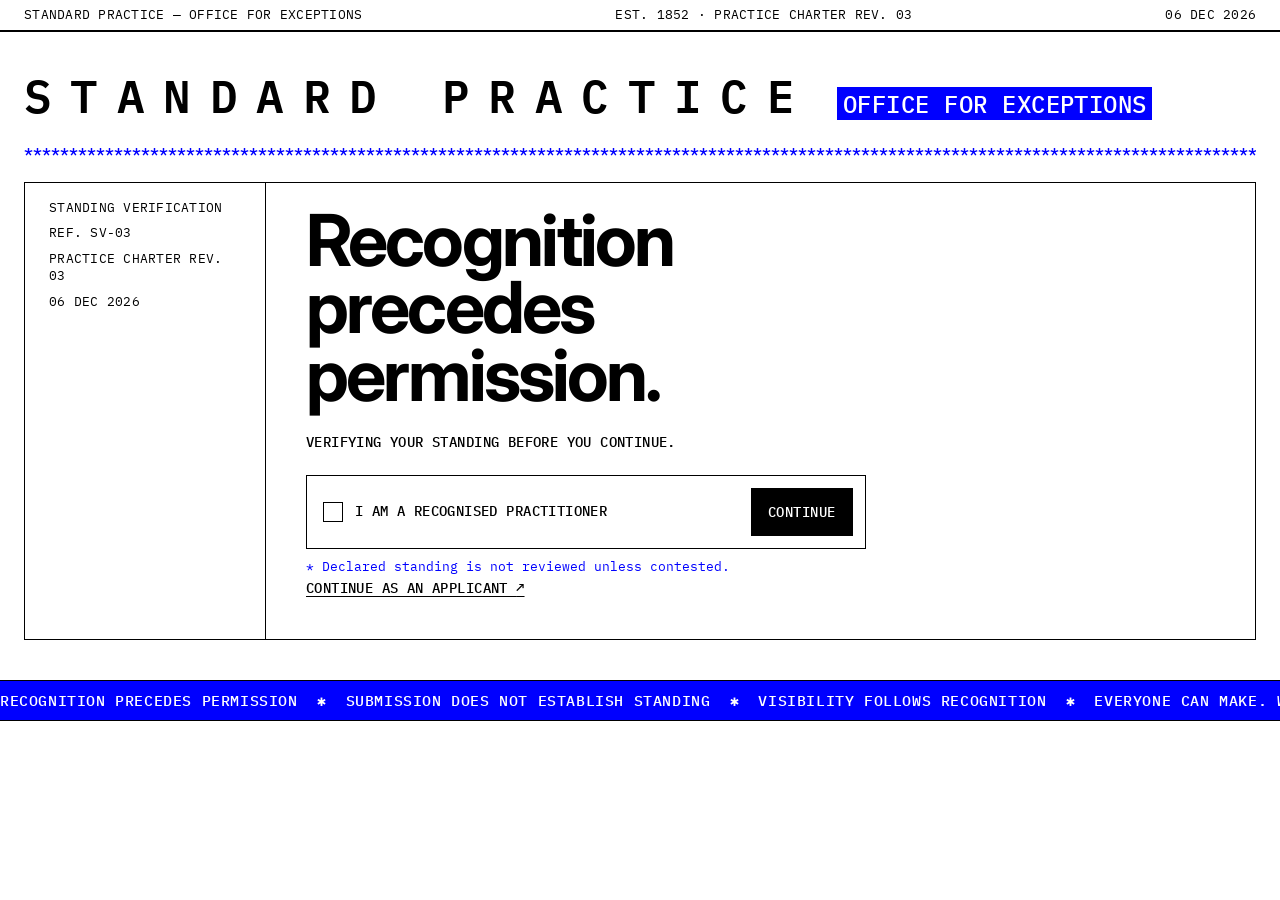
==== index.html @ ed5dc2ea "Redesign the Office: masthead, dossier and terminal visual system Replace Inter/Georgia and red with" ====
<!doctype html>
<html lang="en-GB" data-page="gate">
<head>
  <meta charset="utf-8">
  <meta name="viewport" content="width=device-width, initial-scale=1">
  <title>Standard Practice — Office for Exceptions</title>
  <link rel="icon" href="data:,">
  <link rel="preconnect" href="https://fonts.googleapis.com">
  <link rel="preconnect" href="https://fonts.gstatic.com" crossorigin>
  <link rel="stylesheet" href="https://fonts.googleapis.com/css2?family=IBM+Plex+Mono:wght@400;500;600&family=Inter:wght@400;700&display=swap">
  <link rel="stylesheet" href="styles.css">
  <script src="app.js"></script>
</head>
<body>
  <a class="skip" href="#main">Skip to content</a>
  <header class="masthead">
    <div class="utility">
      <div class="frame utility__row mono-s">
        <span>Standard Practice — Office for Exceptions</span>
        <span>Est. 1852 · Practice Charter Rev. 03</span>
        <span data-today></span>
      </div>
    </div>
  </header>

  <main id="main" class="gate">
    <div class="frame">
      <div class="gate-mast">
        <p class="mast__name">Standard Practice</p>
        <p class="mono-l"><span class="rev">Office for Exceptions</span></p>
      </div>

      <div class="sep" aria-hidden="true"></div>

      <div class="cmp gate-panel">
        <div class="gate-rail mono-s">
          <span>Standing verification</span>
          <span>Ref. SV-03</span>
          <span>Practice Charter Rev. 03</span>
          <span data-today></span>
        </div>

        <div class="gate-main">
          <h1 class="statement">Recognition precedes permission.</h1>
          <p class="mono" id="gate-status" aria-live="polite">Verifying your standing before you continue.</p>

          <form id="verify" novalidate>
            <div class="gate-widget">
              <label class="check">
                <input class="box" type="checkbox" id="declared" name="declared" aria-describedby="declared-qual">
                <span>I am a recognised practitioner</span>
              </label>
              <button class="btn" type="submit">Continue</button>
            </div>
            <p class="qual" id="declared-qual">Declared standing is not reviewed unless contested.</p>
          </form>

          <a class="link" id="as-applicant" href="#calibration">Continue as an Applicant <span aria-hidden="true">↗</span></a>

          <div class="gate-receipt" id="assumed" tabindex="-1" hidden>
            <p class="mono-l"><span class="rev">Standing assumed.</span></p>
            <p class="copy">Evidence was not requested.</p>
            <a class="btn" href="home.html">Enter the Office <span aria-hidden="true">→</span></a>
          </div>

          <form class="calibration" id="calibration" hidden novalidate>
            <h2 class="calibration__head mono" tabindex="-1">
              Select all examples of
              <span class="statement">good design.</span>
            </h2>

            <div class="calibration__grid">
          <button class="tile" type="button" aria-pressed="false" aria-label="Specimen 1">
            <span class="specimen">
              <svg viewBox="0 0 120 120" aria-hidden="true">
                <text x="60" y="58" text-anchor="middle" font-family="Georgia, serif" font-size="13">The Exhibition</text>
                <line x1="50" y1="66" x2="70" y2="66" stroke="#000" stroke-width=".5"/>
                <text x="60" y="77" text-anchor="middle" font-family="Georgia, serif" font-style="italic" font-size="6.5">of the Works of Industry</text>
              </svg>
            </span>
            <span class="tile__mark"><svg viewBox="0 0 24 24" aria-hidden="true"><path d="M6 12.5l4 4 8-9" fill="none" stroke="#fff" stroke-width="2"/></svg></span>
          </button>

          <button class="tile" type="button" aria-pressed="false" aria-label="Specimen 2">
            <span class="specimen">
              <svg viewBox="0 0 120 120" aria-hidden="true">
                <g fill="none" stroke="#000" stroke-width="2.6" stroke-linecap="round" stroke-linejoin="round">
                  <path d="M19 53c1.4 13-1.6 26 .6 41"/>
                  <path d="M19.5 55c9-8.5 20.5-3 17 8.5-2.6 8.2-12.6 7.6-17 1.8"/>
                  <path d="M47 29c-1.3 15 1.8 28-.8 42.5-.3 4.3 3 4.6 5.2 1.2"/>
                  <path d="M71 57c-8.4-5.6-15.6 2.6-13.4 9.8 2 6.6 10.4 5.4 12.6-2.4"/>
                  <path d="M70.6 55.5c-.8 7 .2 12.6 3.6 17.2"/>
                  <path d="M81 55c1.8 7.4 4.4 13 8.8 15"/>
                  <path d="M99 53c-3 13.6-8.2 26.6-14.4 38.4-3.6 6.2-9.6 5-11.2.6"/>
                </g>
              </svg>
            </span>
            <span class="tile__mark"><svg viewBox="0 0 24 24" aria-hidden="true"><path d="M6 12.5l4 4 8-9" fill="none" stroke="#fff" stroke-width="2"/></svg></span>
          </button>

          <button class="tile" type="button" aria-pressed="false" aria-label="Specimen 3">
            <span class="specimen">
              <svg viewBox="0 0 120 120" aria-hidden="true">
                <g font-family="Inter, sans-serif" font-size="6.5" style="font-variant-numeric: tabular-nums">
                  <text x="14" y="36" font-weight="500">Revision</text>
                  <text x="46" y="36" font-weight="500">Means</text>
                  <text x="106" y="36" font-weight="500" text-anchor="end">Year</text>
                  <line x1="14" y1="41" x2="106" y2="41" stroke="#000" stroke-width=".75"/>
                  <text x="14" y="52">01</text><text x="46" y="52">Machine</text><text x="106" y="52" text-anchor="end">1852</text>
                  <line x1="14" y1="57" x2="106" y2="57" stroke="#000" stroke-width=".35"/>
                  <text x="14" y="68">02</text><text x="46" y="68">Desk</text><text x="106" y="68" text-anchor="end">1985</text>
                  <line x1="14" y1="73" x2="106" y2="73" stroke="#000" stroke-width=".35"/>
                  <text x="14" y="84">03</text><text x="46" y="84">Sentence</text><text x="106" y="84" text-anchor="end">2026</text>
                  <line x1="14" y1="89" x2="106" y2="89" stroke="#000" stroke-width=".75"/>
                </g>
              </svg>
            </span>
            <span class="tile__mark"><svg viewBox="0 0 24 24" aria-hidden="true"><path d="M6 12.5l4 4 8-9" fill="none" stroke="#fff" stroke-width="2"/></svg></span>
          </button>

          <button class="tile" type="button" aria-pressed="false" aria-label="Specimen 4">
            <span class="specimen">
              <svg viewBox="0 0 120 120" aria-hidden="true">
                <rect width="120" height="120" fill="#0000ff"/>
                <g font-family="Inter, sans-serif" fill="#fff">
                  <text x="14" y="50" font-size="11" font-weight="500">Build without</text>
                  <text x="14" y="63" font-size="11" font-weight="500">limits.</text>
                  <text x="14" y="75" font-size="5.2">Everything you need, in one place.</text>
                </g>
                <rect x="14" y="84" width="42" height="13" fill="#fff"/>
                <text x="35" y="92.6" text-anchor="middle" font-family="Inter, sans-serif" font-size="5.2" font-weight="500" fill="#0000ff">Get started</text>
              </svg>
            </span>
            <span class="tile__mark"><svg viewBox="0 0 24 24" aria-hidden="true"><path d="M6 12.5l4 4 8-9" fill="none" stroke="#fff" stroke-width="2"/></svg></span>
          </button>

          <button class="tile" type="button" aria-pressed="false" aria-label="Specimen 5">
            <span class="specimen">
              <svg viewBox="0 0 120 120" aria-hidden="true">
                <circle cx="60" cy="60" r="3.5" fill="#000"/>
              </svg>
            </span>
            <span class="tile__mark"><svg viewBox="0 0 24 24" aria-hidden="true"><path d="M6 12.5l4 4 8-9" fill="none" stroke="#fff" stroke-width="2"/></svg></span>
          </button>

          <button class="tile" type="button" aria-pressed="false" aria-label="Specimen 6">
            <span class="specimen">
              <svg viewBox="0 0 120 120" aria-hidden="true">
                <g stroke="#000" stroke-width=".3">
                  <line x1="10" y1="0" x2="10" y2="120"/>
                  <line x1="70" y1="0" x2="70" y2="120"/>
                  <line x1="0" y1="96" x2="120" y2="96"/>
                </g>
                <rect x="10" y="14" width="60" height="7" fill="#0000ff"/>
                <g font-family="Inter, sans-serif" font-weight="500" font-size="14" letter-spacing="-.5">
                  <text x="11" y="42">Form</text>
                  <text x="11" y="56">follows</text>
                </g>
                <g font-family="Inter, sans-serif" font-size="4.6">
                  <text x="73" y="44">Zurich</text>
                  <text x="73" y="50">Basel</text>
                  <text x="12" y="106">03</text>
                  <text x="73" y="106">1852</text>
                </g>
              </svg>
            </span>
            <span class="tile__mark"><svg viewBox="0 0 24 24" aria-hidden="true"><path d="M6 12.5l4 4 8-9" fill="none" stroke="#fff" stroke-width="2"/></svg></span>
          </button>

          <button class="tile" type="button" aria-pressed="false" aria-label="Specimen 7">
            <span class="specimen">
              <svg viewBox="0 0 120 120" aria-hidden="true">
                <g font-family="Inter, sans-serif" font-size="4.6">
                  <text x="10" y="12" textLength="100" lengthAdjust="spacing">Standard Practice was constituted in 1852,</text>
                  <text x="10" y="17.75" textLength="100" lengthAdjust="spacing">in the year following the Great Exhibition,</text>
                  <text x="10" y="23.5" textLength="100" lengthAdjust="spacing">by the master guilds of the decorative and</text>
                  <text x="10" y="29.25" textLength="100" lengthAdjust="spacing">manufacturing trades. Its purpose was to</text>
                  <text x="10" y="35" textLength="100" lengthAdjust="spacing">preserve the standard of work at a time</text>
                  <text x="10" y="40.75" textLength="100" lengthAdjust="spacing">when machines had made production</text>
                  <text x="10" y="46.5" textLength="100" lengthAdjust="spacing">available to persons of no standing. The</text>
                  <text x="10" y="52.25" textLength="100" lengthAdjust="spacing">Charter has since been revised twice. In</text>
                  <text x="10" y="58" textLength="100" lengthAdjust="spacing">1985, the setting of type became available</text>
                  <text x="10" y="63.75" textLength="100" lengthAdjust="spacing">to any person with a desk. In 2026, the</text>
                  <text x="10" y="69.5" textLength="100" lengthAdjust="spacing">production of finished work became</text>
                  <text x="10" y="75.25" textLength="100" lengthAdjust="spacing">available to any person with a sentence.</text>
                  <text x="10" y="81" textLength="100" lengthAdjust="spacing">On each occasion, the means of making</text>
                  <text x="10" y="86.75" textLength="100" lengthAdjust="spacing">became more widely held. On each</text>
                  <text x="10" y="92.5" textLength="100" lengthAdjust="spacing">occasion, the Office ensured that the right</text>
                  <text x="10" y="98.25" textLength="100" lengthAdjust="spacing">to make did not follow. Standard Practice</text>
                  <text x="10" y="104" textLength="100" lengthAdjust="spacing">is a meritocratic body. Standing is earned.</text>
                  <text x="10" y="109.75">It is assessed by those who have earned it.</text>
                </g>
              </svg>
            </span>
            <span class="tile__mark"><svg viewBox="0 0 24 24" aria-hidden="true"><path d="M6 12.5l4 4 8-9" fill="none" stroke="#fff" stroke-width="2"/></svg></span>
          </button>

          <button class="tile" type="button" aria-pressed="false" aria-label="Specimen 8">
            <span class="specimen">
              <svg viewBox="0 0 120 120" aria-hidden="true">
                <g fill="none" stroke="#000" stroke-width=".9" stroke-linecap="round">
                  <path d="M38 28c9 .8 19 1.4 29 1.2"/>
                  <path d="M37.6 27.4c.6 14-.4 28 .8 42.6"/>
                  <path d="M66.4 29.6c.8 12 .6 24 1.6 36.6"/>
                  <path d="M34 70.4c16-1.8 33-3.4 50.6-4.2"/>
                  <path d="M33.4 72.6c11.4.4 24-1 37-2.2l14.6-1.8"/>
                  <path d="M36 71l-2 25.4"/>
                  <path d="M45 73.2l1.6 17"/>
                  <path d="M83.2 67.2l1 26.6"/>
                  <path d="M72 70.6l-.8 18"/>
                  <path d="M40 40.4c8 .4 17 .8 26.4 0" stroke-width=".5"/>
                  <path d="M40.4 50.6c7.6 .6 16 .4 26-.6" stroke-width=".5"/>
                </g>
                <g fill="none" stroke="#000" stroke-width="2" stroke-linecap="round">
                  <path d="M22 22c26 25 52 52 78 80"/>
                  <path d="M99 20C74 47 49 73 23 100"/>
                </g>
              </svg>
            </span>
            <span class="tile__mark"><svg viewBox="0 0 24 24" aria-hidden="true"><path d="M6 12.5l4 4 8-9" fill="none" stroke="#fff" stroke-width="2"/></svg></span>
          </button>

          <button class="tile" type="button" aria-pressed="false" aria-label="Specimen 9">
            <span class="specimen">
              <svg viewBox="0 0 120 120" aria-hidden="true">
                <rect x="20" y="20" width="80" height="80" fill="none" stroke="#000" stroke-width=".75"/>
                <rect x="50" y="28" width="20" height="4" fill="#000"/>
                <rect x="50" y="88" width="20" height="4" fill="#000"/>
                <rect x="28" y="48" width="12" height="24" fill="none" stroke="#000" stroke-width=".75"/>
                <rect x="80" y="48" width="12" height="24" fill="none" stroke="#000" stroke-width=".75"/>
                <rect x="54" y="54" width="12" height="12" fill="#000"/>
                <line x1="60" y1="36" x2="60" y2="48" stroke="#000" stroke-width=".5"/>
                <line x1="60" y1="72" x2="60" y2="84" stroke="#000" stroke-width=".5"/>
              </svg>
            </span>
            <span class="tile__mark"><svg viewBox="0 0 24 24" aria-hidden="true"><path d="M6 12.5l4 4 8-9" fill="none" stroke="#fff" stroke-width="2"/></svg></span>
          </button>
        </div>
            <div class="calibration__foot">
              <button class="btn" type="submit">Submit</button>
            </div>
          </form>

          <div class="gate-receipt" id="receipt" tabindex="-1" hidden>
            <p class="mono-l"><span class="rev">Calibration recorded.</span></p>
            <p class="copy">Thank you. Your selections have been recorded and will inform the Standard.</p>
            <a class="btn" href="home.html">Enter the Office <span aria-hidden="true">→</span></a>
          </div>
        </div>
      </div>
    </div>
    <div class="gate-after">
    <div class="repeat" aria-hidden="true">RECOGNITION PRECEDES PERMISSION &nbsp;✱&nbsp; SUBMISSION DOES NOT ESTABLISH STANDING &nbsp;✱&nbsp; VISIBILITY FOLLOWS RECOGNITION &nbsp;✱&nbsp; EVERYONE CAN MAKE. WE DECIDE WHAT COUNTS &nbsp;✱&nbsp; RECOGNITION PRECEDES PERMISSION &nbsp;✱&nbsp; SUBMISSION DOES NOT ESTABLISH STANDING &nbsp;✱&nbsp; VISIBILITY FOLLOWS RECOGNITION &nbsp;✱&nbsp; EVERYONE CAN MAKE. WE DECIDE WHAT COUNTS &nbsp;✱&nbsp; RECOGNITION PRECEDES PERMISSION &nbsp;✱&nbsp; SUBMISSION DOES NOT ESTABLISH STANDING &nbsp;✱&nbsp; VISIBILITY FOLLOWS RECOGNITION &nbsp;✱&nbsp; EVERYONE CAN MAKE. WE DECIDE WHAT COUNTS &nbsp;✱&nbsp; RECOGNITION PRECEDES PERMISSION &nbsp;✱&nbsp; SUBMISSION DOES NOT ESTABLISH STANDING &nbsp;✱&nbsp; VISIBILITY FOLLOWS RECOGNITION &nbsp;✱&nbsp; EVERYONE CAN MAKE. WE DECIDE WHAT COUNTS &nbsp;✱&nbsp; </div>
    </div>
  </main>
</body>
</html>
---- styles.css ----
/* Standard Practice — Office for Exceptions
   Shared stylesheet. The Office occupies the visual field. */

/* ------------------------------------------------------------------
   Tokens
   ------------------------------------------------------------------ */

:root {
  --ink: #000;
  --paper: #fff;
  --blue: #0000ff;

  --mono: "IBM Plex Mono", ui-monospace, monospace;
  --sans: "Inter", system-ui, sans-serif;

  --rule: 1px solid var(--ink);
  --max: 1440px;
  --margin: 24px;

  --s1: 4px;
  --s2: 8px;
  --s3: 12px;
  --s4: 16px;
  --s5: 24px;
  --s6: 40px;
  --s7: 64px;
  --s8: 104px;

  --fade: 150ms;
}

@media (max-width: 639px) {
  :root { --margin: 16px; }
}

/* ------------------------------------------------------------------
   Base
   ------------------------------------------------------------------ */

*, *::before, *::after { box-sizing: border-box; }

html { -webkit-text-size-adjust: 100%; text-size-adjust: 100%; }

body {
  margin: 0;
  background: var(--paper);
  color: var(--ink);
  font: 400 16px/1.5 var(--sans);
  overflow-wrap: break-word;
}

h1, h2, h3, h4, p, figure, dl, dd, ul, ol, fieldset, table { margin: 0; }
ul, ol { padding: 0; list-style: none; }
fieldset { border: 0; padding: 0; min-width: 0; }
legend { padding: 0; }
a { color: inherit; }
button, input, textarea, select { font: inherit; color: inherit; }
svg { display: block; }
[hidden] { display: none !important; }

::selection { background: var(--blue); color: var(--paper); }

:focus-visible { outline: 2px solid var(--blue); outline-offset: 2px; }

.vh {
  position: absolute !important;
  width: 1px;
  height: 1px;
  margin: -1px;
  overflow: hidden;
  clip: rect(0 0 0 0);
  white-space: nowrap;
}

.skip {
  position: absolute;
  top: -100px;
  left: var(--margin);
  z-index: 60;
  padding: var(--s2) var(--s3);
  background: var(--blue);
  color: var(--paper);
  font: 500 13px/1 var(--mono);
  text-transform: uppercase;
}
.skip:focus { top: var(--s2); }

/* ------------------------------------------------------------------
   Type
   Mono carries the institution. Bold Inter is reserved for declarations.
   ------------------------------------------------------------------ */

.monument {
  font: 700 clamp(44px, 7.3vw, 132px) / 0.9 var(--sans);
  letter-spacing: -0.045em;
}

.statement {
  font: 700 clamp(26px, 3.2vw, 46px) / 1.02 var(--sans);
  letter-spacing: -0.03em;
}

.lede { font: 400 clamp(18px, 1.5vw, 22px) / 1.35 var(--sans); }

.copy { font: 400 16px/1.5 var(--sans); }
.copy p + p { margin-top: 0.6em; }

.mono {
  font: 500 13.5px/1.35 var(--mono);
  text-transform: uppercase;
  letter-spacing: 0.03em;
}

.mono-s {
  font: 400 12.5px/1.4 var(--mono);
  text-transform: uppercase;
  letter-spacing: 0.02em;
  font-variant-numeric: tabular-nums;
}

.mono-l {
  font: 500 clamp(17px, 1.9vw, 26px) / 1.25 var(--mono);
  text-transform: uppercase;
  letter-spacing: 0.02em;
}

.spaced { letter-spacing: 0.42em; }

/* Reversed text: the Office's voice at full volume */
.rev {
  background: var(--blue);
  color: var(--paper);
  padding: 0.04em 0.22em;
  -webkit-box-decoration-break: clone;
  box-decoration-break: clone;
}
.rev--ink { background: var(--ink); }

.blue { color: var(--blue); }

/* ------------------------------------------------------------------
   Frame, compartments, separators
   ------------------------------------------------------------------ */

.frame {
  width: 100%;
  max-width: calc(var(--max) + 2 * var(--margin));
  margin-inline: auto;
  padding-inline: var(--margin);
}

/* Adjoining compartments separated by single black rules */
.cmp {
  display: grid;
  gap: 1px;
  background: var(--ink);
  border: var(--rule);
}
.cmp > * {
  min-width: 0;
  background: var(--paper);
  padding: var(--s4) var(--s5) var(--s5);
}
.cmp > .is-blue { background: var(--blue); color: var(--paper); }
.cmp > .is-ink  { background: var(--ink); color: var(--paper); }

.cell-label { display: block; margin-bottom: var(--s4); }

/* Abrupt separators */
.sep {
  overflow: hidden;
  white-space: nowrap;
  color: var(--blue);
  font: 500 15px/1 var(--mono);
  padding-block: var(--s5);
  user-select: none;
}
.sep::before {
  content: "****************************************************************************************************************************************************************************************************************";
}
.sep--slash::before {
  content: "////////////////////////////////////////////////////////////////////////////////////////////////////////////////////////////////////////////////////////////////////////////////////////////////////////////////";
}

/* Repetition band */
.repeat {
  overflow: hidden;
  white-space: nowrap;
  background: var(--blue);
  color: var(--paper);
  border-block: var(--rule);
  font: 500 15px/1 var(--mono);
  text-transform: uppercase;
  letter-spacing: 0.04em;
  padding-block: var(--s3);
  user-select: none;
}

/* Letter-spread bar, as on a terminal footer */
.spread {
  font: 500 13px/1 var(--mono);
  text-transform: uppercase;
  text-align: justify;
  text-align-last: justify;
  padding-block: var(--s3);
  white-space: nowrap;
  overflow: hidden;
}

/* ------------------------------------------------------------------
   Actions and compact controls
   ------------------------------------------------------------------ */

.btn {
  display: inline-flex;
  align-items: center;
  justify-content: space-between;
  gap: var(--s5);
  min-height: 48px;
  margin: 0;
  padding: var(--s3) var(--s4);
  border: 1px solid var(--ink);
  border-radius: 0;
  background: var(--ink);
  color: var(--paper);
  font: 500 13.5px/1.2 var(--mono);
  text-transform: uppercase;
  letter-spacing: 0.04em;
  text-decoration: none;
  text-align: left;
  cursor: pointer;
}
.btn:hover { background: var(--blue); border-color: var(--blue); }
.btn--blue { background: var(--blue); border-color: var(--blue); }
.btn--blue:hover { background: var(--ink); border-color: var(--ink); }

.link {
  margin: 0;
  padding: 0;
  border: 0;
  background: none;
  color: var(--ink);
  font: 500 13.5px/1.35 var(--mono);
  text-transform: uppercase;
  letter-spacing: 0.03em;
  text-decoration: underline;
  text-decoration-thickness: 1px;
  text-underline-offset: 3px;
  text-align: left;
  cursor: pointer;
}
.link:hover { color: var(--blue); }

.ctl {
  display: inline-flex;
  align-items: center;
  gap: var(--s2);
  min-height: 32px;
  margin: 0;
  padding: var(--s1) var(--s2);
  border: 1px solid var(--ink);
  border-radius: 0;
  background: var(--paper);
  color: var(--ink);
  font: 500 12.5px/1.2 var(--mono);
  text-transform: uppercase;
  letter-spacing: 0.03em;
  text-decoration: none;
  white-space: nowrap;
  cursor: pointer;
}
.ctl:hover,
.ctl[aria-expanded="true"] { background: var(--blue); border-color: var(--blue); color: var(--paper); }

.actions { display: flex; flex-wrap: wrap; align-items: center; gap: var(--s3) var(--s5); }

/* Status markers */
.state {
  display: inline-block;
  padding: 3px 6px;
  border: 1px solid currentColor;
  font: 500 12px/1.2 var(--mono);
  text-transform: uppercase;
  letter-spacing: 0.04em;
  white-space: nowrap;
}
.state--outstanding { color: var(--blue); }
.state--complete    { background: var(--ink);  border-color: var(--ink);  color: var(--paper); }
.state--waived      { background: var(--blue); border-color: var(--blue); color: var(--paper); }

/* Qualification beside the choice it affects */
.qual {
  margin-top: var(--s2);
  color: var(--blue);
  font: 400 12.5px/1.45 var(--mono);
}
.qual::before { content: "* "; }

/* Defined Terms, cross-references, asterisks */
.term {
  text-decoration: underline dotted;
  text-decoration-thickness: 1px;
  text-underline-offset: 0.18em;
  cursor: help;
}
.term:hover { color: var(--blue); }

.xref {
  text-decoration: underline;
  text-decoration-thickness: 1px;
  text-underline-offset: 0.18em;
}

.ast {
  display: inline;
  margin: 0;
  padding: 0 0.04em;
  border: 0;
  background: none;
  color: var(--blue);
  font: inherit;
  letter-spacing: 0;
  line-height: 1;
  cursor: help;
}

.popover {
  position: fixed;
  top: 0;
  left: 0;
  z-index: 50;
  width: max-content;
  max-width: min(340px, calc(100vw - 2 * var(--margin)));
  padding: var(--s3) var(--s4);
  border: 1px solid var(--ink);
  background: var(--paper);
  color: var(--ink);
  pointer-events: none;
  opacity: 0;
  visibility: hidden;
  transition: opacity var(--fade), visibility 0s linear var(--fade);
}
.popover.is-open { opacity: 1; visibility: visible; transition: opacity var(--fade); }
.popover .mono-s { display: block; margin-bottom: var(--s1); color: var(--blue); text-transform: uppercase; }
.popover p { font: 400 15px/1.45 var(--sans); }

/* Disclosures for secondary legal detail */
.disc { border-top: var(--rule); }
.disc:last-of-type { border-bottom: var(--rule); }
.disc > summary {
  display: flex;
  justify-content: space-between;
  gap: var(--s3);
  padding: var(--s3) 0;
  font: 500 13px/1.3 var(--mono);
  text-transform: uppercase;
  letter-spacing: 0.03em;
  list-style: none;
  cursor: pointer;
}
.disc > summary::-webkit-details-marker { display: none; }
.disc > summary::after { content: "+"; color: var(--blue); }
.disc[open] > summary::after { content: "−"; }
.disc__body { padding-bottom: var(--s4); }
.disc__body .clause { display: grid; grid-template-columns: 3.2em 1fr; gap: var(--s2); padding-block: var(--s2); border-top: 1px dotted var(--ink); font-size: 14.5px; }
.disc__body .clause:first-child { border-top: 0; }
.disc__body .clause .mono-s { color: var(--blue); }

/* ------------------------------------------------------------------
   Masthead
   ------------------------------------------------------------------ */

.utility { border-bottom: var(--rule); }
.utility__row {
  display: flex;
  flex-wrap: wrap;
  justify-content: space-between;
  gap: var(--s1) var(--s5);
  padding-block: 6px;
  text-transform: uppercase;
}

.masthead { border-bottom: var(--rule); }

.mast {
  display: flex;
  flex-wrap: wrap;
  align-items: center;
  justify-content: space-between;
  gap: var(--s3) var(--s5);
  padding-block: var(--s4);
}

.mast__mark {
  display: flex;
  flex-wrap: wrap;
  align-items: baseline;
  gap: var(--s2) var(--s4);
  text-decoration: none;
  text-transform: uppercase;
}
.mast__name {
  font: 600 clamp(17px, 1.9vw, 26px) / 1 var(--mono);
  letter-spacing: 0.4em;
  text-transform: uppercase;
}
.mast__sub { font: 500 13px/1.3 var(--mono); letter-spacing: 0.06em; }

.mast__nav {
  display: flex;
  flex-wrap: wrap;
  align-items: stretch;
  border: var(--rule);
  font: 500 13px/1 var(--mono);
  text-transform: uppercase;
  letter-spacing: 0.03em;
}
.mast__standing,
.mast__nav a {
  display: flex;
  align-items: center;
  gap: var(--s2);
  min-height: 36px;
  padding: 0 var(--s3);
}
.mast__nav ul { display: flex; flex-wrap: wrap; }
.mast__nav li { border-left: var(--rule); display: flex; }
.mast__nav a { text-decoration: none; }
.mast__nav a:hover { color: var(--blue); }
.mast__nav a[aria-current="page"] { background: var(--ink); color: var(--paper); }

@media (max-width: 639px) {
  .utility__row span:nth-child(2) { display: none; }
  .mast__nav { width: 100%; }
  .mast__standing { width: 100%; border-bottom: var(--rule); }
  .mast__nav ul { width: 100%; }
  .mast__nav li { flex: 1 1 auto; }
  .mast__nav li:first-child { border-left: 0; }
  .mast__nav a { justify-content: center; width: 100%; }
}

/* ------------------------------------------------------------------
   Footer
   ------------------------------------------------------------------ */

.site-footer { margin-top: var(--s7); padding-bottom: var(--s4); }
.footer-cmp { grid-template-columns: 2fr 2fr 1.4fr; }
.footer-cmp .mono-s { margin-top: var(--s2); }
.footer-links { display: flex; flex-direction: column; gap: var(--s2); align-items: flex-start; }
.footer-links a { text-decoration: none; }
.footer-links a:hover,
.footer-links a[aria-current="page"] { text-decoration: underline; text-underline-offset: 3px; }
.site-footer .spread { border: var(--rule); border-top: 0; padding-inline: var(--s5); }

@media (max-width: 767px) {
  .footer-cmp { grid-template-columns: 1fr; }
  .site-footer .spread { padding-inline: var(--s3); font-size: 12px; }
}

/* ------------------------------------------------------------------
   Standing-dependent views
   ------------------------------------------------------------------ */

[data-standing="applicant"] [data-view="recognised"],
[data-standing="recognised"] [data-view="applicant"] { display: none !important; }

/* ------------------------------------------------------------------
   Page heading (inner pages)
   ------------------------------------------------------------------ */

.page-head { padding-block: var(--s6) var(--s5); }
.page-head .mono-s { text-transform: uppercase; }
.page-head .statement { margin-top: var(--s3); max-width: 18ch; }
.page-head__assert { margin-top: var(--s4); }

/* ------------------------------------------------------------------
   The gate
   ------------------------------------------------------------------ */

.gate { padding-block: var(--s6) var(--s7); }
.gate-mast { display: flex; flex-wrap: wrap; align-items: baseline; gap: var(--s3) var(--s5); }
.gate-mast .mast__name { font-size: clamp(22px, 3.6vw, 48px); }

.gate-panel { grid-template-columns: 240px minmax(0, 1fr); }
.gate-rail { display: flex; flex-direction: column; gap: var(--s2); text-transform: uppercase; }
.gate-rail .rule { border-top: var(--rule); margin-block: var(--s2); }
.gate-main { padding: var(--s5) var(--s6) var(--s6); }
.gate-main .statement { max-width: 12ch; font-size: clamp(36px, 5.6vw, 84px); line-height: 0.94; letter-spacing: -0.04em; }
.gate-after { margin-top: var(--s6); }
.gate-main > * + * { margin-top: var(--s5); }

.gate-widget {
  display: flex;
  flex-wrap: wrap;
  align-items: center;
  justify-content: space-between;
  gap: var(--s4);
  max-width: 560px;
  padding: var(--s3) var(--s3) var(--s3) var(--s4);
  border: var(--rule);
}

.check {
  display: flex;
  align-items: center;
  gap: var(--s3);
  font: 500 13.5px/1.3 var(--mono);
  text-transform: uppercase;
  letter-spacing: 0.03em;
  cursor: pointer;
}

.gate-receipt > * + * { margin-top: var(--s4); }
.gate-receipt:focus { outline: none; }

@media (max-width: 767px) {
  .gate-panel { grid-template-columns: 1fr; }
  .gate-main { padding: var(--s4) var(--s4) var(--s5); }
  .gate-widget .btn { width: 100%; }
}

/* Calibration */
.calibration { max-width: 560px; border: var(--rule); }
.calibration__head { padding: var(--s3) var(--s4) var(--s4); background: var(--ink); color: var(--paper); }
.calibration__head:focus { outline: none; }
.calibration__head .statement { display: block; margin-top: var(--s1); font-size: clamp(24px, 3vw, 34px); }
.calibration__grid { display: grid; grid-template-columns: repeat(3, minmax(0, 1fr)); gap: var(--s1); padding: var(--s1); }
.tile {
  position: relative;
  aspect-ratio: 1 / 1;
  margin: 0;
  padding: 0;
  border: 0;
  background: var(--paper);
  cursor: pointer;
}
.tile:focus-visible { outline-offset: -4px; z-index: 1; }
.tile .specimen { display: block; width: 100%; height: 100%; overflow: hidden; border: var(--rule); }
.tile .specimen svg { width: 100%; height: 100%; }
.tile[aria-pressed="true"] .specimen { outline: 4px solid var(--blue); outline-offset: -4px; }
.tile__mark { display: none; position: absolute; top: 0; left: 0; width: 24px; height: 24px; background: var(--blue); }
.tile__mark svg { width: 24px; height: 24px; }
.tile[aria-pressed="true"] .tile__mark { display: block; }
.calibration__foot { display: flex; justify-content: flex-end; padding: var(--s3); border-top: var(--rule); }

/* ------------------------------------------------------------------
   Home
   ------------------------------------------------------------------ */

.hero { padding-block: var(--s6) var(--s5); }
.hero__welcome { display: inline; }
.hero .monument { margin-top: var(--s5); }
.monument__line { display: block; }
.hero__foot {
  display: grid;
  grid-template-columns: minmax(0, 1fr) auto;
  align-items: end;
  gap: var(--s5);
  margin-top: var(--s6);
}
.hero__foot .lede { max-width: 30ch; }
.hero__actions { display: flex; flex-wrap: wrap; align-items: center; gap: var(--s4) var(--s5); }
@media (max-width: 899px) {
  .hero__foot { grid-template-columns: 1fr; }
}

.office-grid {
  grid-template-columns: minmax(200px, 1fr) minmax(0, 2fr) minmax(0, 2fr) minmax(220px, 1.15fr);
  grid-template-areas:
    "stand a b notice"
    "stand wo wo notice";
}
.cell-stand  { grid-area: stand; }
.cell-a      { grid-area: a; }
.cell-b      { grid-area: b; }
.cell-wo     { grid-area: wo; }
.cell-notice { grid-area: notice; }

.cell-stand .mono-l { margin-bottom: var(--s4); font-size: clamp(17px, 1.5vw, 22px); overflow-wrap: normal; }
.facts { border-top: var(--rule); }
.facts div {
  display: flex;
  justify-content: space-between;
  gap: var(--s2);
  padding-block: 6px;
  border-bottom: var(--rule);
  font: 400 12.5px/1.3 var(--mono);
  text-transform: uppercase;
  font-variant-numeric: tabular-nums;
}
.facts dd { text-align: right; }
.cell-stand .link { display: inline-block; margin-top: var(--s4); }

.route { display: flex; flex-direction: column; }
.route__head { display: flex; flex-wrap: wrap; justify-content: space-between; gap: var(--s2); margin-bottom: var(--s4); }
.route .statement { font-size: clamp(24px, 2.4vw, 34px); }
.route__list { margin-top: var(--s4); border-top: var(--rule); }
.route__list li {
  display: grid;
  grid-template-columns: 2.4em 1fr auto;
  gap: var(--s2);
  padding-block: 6px;
  border-bottom: var(--rule);
  font: 400 12.5px/1.35 var(--mono);
  text-transform: uppercase;
}
.route__list li span:first-child { color: var(--blue); }
.route__outcome { margin-top: var(--s4); }
.route .btn,
.route .link { margin-top: var(--s5); align-self: flex-start; }
.route--waived .route__list li { text-decoration: line-through; }

.cell-wo { display: grid; grid-template-columns: minmax(0, 1.2fr) minmax(0, 1fr); gap: var(--s4) var(--s6); align-items: end; }
.cell-wo .statement { font-size: clamp(24px, 2.4vw, 34px); margin-top: var(--s2); }
.cell-wo .copy { margin-top: var(--s3); }

.cell-notice .mono-l { margin-block: var(--s2) var(--s5); }
.cell-notice .link { color: var(--paper); }

@media (max-width: 1099px) {
  .office-grid {
    grid-template-columns: minmax(0, 1fr) minmax(0, 1fr);
    grid-template-areas:
      "stand notice"
      "a b"
      "wo wo";
  }
}
@media (max-width: 699px) {
  .office-grid {
    grid-template-columns: 1fr;
    grid-template-areas: "stand" "a" "b" "wo" "notice";
  }
  .cell-wo { grid-template-columns: 1fr; }
}

/* Permits currently open */
.permits { margin-top: var(--s6); grid-template-columns: minmax(200px, 1fr) minmax(0, 5.15fr); }
.permits .statement { font-size: clamp(24px, 2.4vw, 34px); margin-top: var(--s2); }
.permits-table { width: 100%; border-collapse: collapse; }
.permits-table th {
  padding: 0 var(--s3) var(--s2) 0;
  border-bottom: var(--rule);
  font: 400 12.5px/1.3 var(--mono);
  text-transform: uppercase;
  text-align: left;
}
.permits-table td { padding: var(--s3) var(--s3) var(--s3) 0; border-bottom: var(--rule); vertical-align: top; font-size: 15px; }
.permits-table tr:last-child td { border-bottom: 0; }
.permits-table td:last-child, .permits-table th:last-child { padding-right: 0; text-align: right; }
.permits-table .p-name { font-weight: 700; }
.permits-table .mono-s { white-space: nowrap; text-transform: uppercase; }

@media (max-width: 899px) {
  .permits { grid-template-columns: 1fr; }
  .permits-table thead { position: absolute; width: 1px; height: 1px; overflow: hidden; clip: rect(0 0 0 0); }
  .permits-table, .permits-table tbody, .permits-table tr, .permits-table td { display: block; }
  .permits-table tr { padding-block: var(--s3); border-bottom: var(--rule); }
  .permits-table tr:last-child { border-bottom: 0; }
  .permits-table td, .permits-table td:last-child { padding: 0; border: 0; text-align: left; }
  .permits-table td + td { margin-top: var(--s2); }
  .permits-table td[data-label]::before { content: attr(data-label); display: block; font: 400 12px/1.3 var(--mono); text-transform: uppercase; }
}

/* ------------------------------------------------------------------
   Forms
   ------------------------------------------------------------------ */

.label {
  display: block;
  margin-bottom: 6px;
  font: 500 12.5px/1.3 var(--mono);
  text-transform: uppercase;
  letter-spacing: 0.03em;
}

.input {
  display: block;
  width: 100%;
  margin: 0;
  padding: var(--s2) var(--s3);
  border: var(--rule);
  border-radius: 0;
  background: var(--paper);
  color: var(--ink);
  font: 400 16px/1.4 var(--sans);
}
.input:focus-visible { outline: 2px solid var(--blue); outline-offset: -1px; }
textarea.input { min-height: 6em; resize: vertical; }
.input[type="number"] { max-width: 9em; }
.input:disabled { border-style: dotted; cursor: not-allowed; }

.box {
  appearance: none;
  -webkit-appearance: none;
  display: grid;
  place-content: center;
  flex: none;
  width: 20px;
  height: 20px;
  margin: 0;
  border: var(--rule);
  border-radius: 0;
  background: var(--paper);
  cursor: pointer;
}
.box:checked { background: var(--blue); border-color: var(--blue); }
.box[type="checkbox"]::before {
  content: "";
  width: 10px;
  height: 6px;
  border-left: 2px solid var(--paper);
  border-bottom: 2px solid var(--paper);
  transform: translate(0, -1px) rotate(-45deg);
  opacity: 0;
}
.box[type="radio"]::before { content: ""; width: 8px; height: 8px; background: var(--paper); opacity: 0; }
.box:checked::before { opacity: 1; }

.choice {
  display: flex;
  align-items: flex-start;
  gap: var(--s3);
  padding-block: var(--s2);
  font: 500 13.5px/1.35 var(--mono);
  text-transform: uppercase;
  letter-spacing: 0.02em;
  cursor: pointer;
}
.choices { border-top: var(--rule); }
.choices .choice { border-bottom: var(--rule); }

.form-error { margin-top: var(--s2); color: var(--blue); font: 500 13px/1.4 var(--mono); text-transform: uppercase; }

/* ------------------------------------------------------------------
   The dossier
   ------------------------------------------------------------------ */

.dossier { grid-template-columns: minmax(0, 1fr) 320px; }
.dossier > * { padding: 0; }
.dossier-main { grid-column: 1; grid-row: 1; }
.rail { grid-column: 2; grid-row: 1; }
.rail__inner { position: sticky; top: 0; }

.rail__block { padding: var(--s3) var(--s4); border-bottom: var(--rule); }
.rail__block:last-child { border-bottom: 0; }
.rail__block .mono-s { text-transform: uppercase; }
.rail-list li {
  display: flex;
  justify-content: space-between;
  align-items: center;
  gap: var(--s2);
  padding-block: 5px;
  border-bottom: 1px dotted var(--ink);
}
.rail-list li:last-child { border-bottom: 0; }
.rail-list a { font: 400 12.5px/1.3 var(--mono); text-transform: uppercase; text-decoration: none; }
.rail-list a:hover { color: var(--blue); text-decoration: underline; }
.rail-status { margin-top: var(--s1); font: 600 17px/1.25 var(--mono); text-transform: uppercase; }
.rail .qual { margin-top: var(--s1); }
.rail__submit .btn { width: 100%; margin-top: var(--s2); }

.dossier-sec { border-bottom: var(--rule); scroll-margin-top: var(--s4); }
.dossier-sec:last-child { border-bottom: 0; }
.dossier-sec__head {
  display: grid;
  grid-template-columns: auto minmax(0, 1fr) auto;
  align-items: center;
  gap: var(--s3);
  padding: var(--s3) var(--s4);
  border-bottom: var(--rule);
}
.dossier-sec__num { font: 600 15px/1 var(--mono); padding: 6px 8px; }
.dossier-sec__head h2 { font: 500 14px/1.3 var(--mono); text-transform: uppercase; letter-spacing: 0.04em; }
.dossier-sec__head h2:focus { outline: none; }
.dossier-sec__body {
  display: grid;
  grid-template-columns: repeat(2, minmax(0, 1fr));
  gap: var(--s4) var(--s5);
  padding: var(--s4) var(--s4) var(--s5);
}
.dossier-sec__body > .wide { grid-column: 1 / -1; }
.dossier-sec__waived { padding: var(--s3) var(--s4); font: 400 12.5px/1.4 var(--mono); text-transform: uppercase; color: var(--blue); }

.readout {
  display: flex;
  align-items: baseline;
  gap: var(--s3);
  padding: var(--s2) var(--s3);
  border: var(--rule);
  font: 600 22px/1 var(--mono);
}
.readout .mono-s { font-weight: 400; text-transform: uppercase; }

.grounds { border: var(--rule); }
.ground { border-bottom: var(--rule); }
.ground:last-child { border-bottom: 0; }
.ground__row {
  display: grid;
  grid-template-columns: auto 3em minmax(0, 1fr) auto;
  align-items: center;
  gap: var(--s3);
  padding: var(--s2) var(--s3);
  cursor: pointer;
}
.ground__code { font: 600 13px/1 var(--mono); color: var(--blue); }
.ground__name { font: 700 15px/1.3 var(--sans); }
.ground__name span { display: block; font: 400 13.5px/1.35 var(--sans); }
.ground__by { font: 400 12px/1.3 var(--mono); text-transform: uppercase; text-align: right; }
.ground__fields {
  display: grid;
  grid-template-columns: repeat(2, minmax(0, 1fr));
  gap: var(--s3) var(--s4);
  padding: var(--s3) var(--s3) var(--s4) calc(20px + 3em + 2 * var(--s3) + var(--s3));
  border-top: 1px dotted var(--ink);
}
.ground__fields .wide { grid-column: 1 / -1; }

.dossier-foot { display: flex; flex-wrap: wrap; align-items: center; gap: var(--s3) var(--s5); padding: var(--s4); border-top: var(--rule); }

@media (max-width: 959px) {
  .dossier { grid-template-columns: 1fr; }
  .rail { grid-column: 1; grid-row: 1; }
  .rail__inner { position: static; }
  .dossier-main { grid-row: 2; }
  .rail__submit { display: none; }
}
@media (max-width: 639px) {
  .dossier-sec__body, .ground__fields { grid-template-columns: 1fr; }
  .ground__row { grid-template-columns: auto 2.6em minmax(0, 1fr); }
  .ground__by { grid-column: 3; text-align: left; }
  .ground__fields { padding-left: var(--s3); }
}

/* ------------------------------------------------------------------
   Status summary (determination, record)
   ------------------------------------------------------------------ */

.status-row { grid-template-columns: minmax(0, 1.6fr) repeat(3, minmax(0, 1fr)); }
.status-row .mono-s { text-transform: uppercase; }
.status-row__big { font: 600 clamp(28px, 4.2vw, 60px) / 1 var(--mono); text-transform: uppercase; margin-top: var(--s3); letter-spacing: -0.01em; }
.status-row__val { font: 600 17px/1.25 var(--mono); text-transform: uppercase; margin-top: var(--s3); }
@media (max-width: 899px) {
  .status-row { grid-template-columns: 1fr 1fr 1fr; }
  .status-row > :first-child { grid-column: 1 / -1; }
}
@media (max-width: 539px) {
  .status-row { grid-template-columns: 1fr; }
}

/* ------------------------------------------------------------------
   Documents
   ------------------------------------------------------------------ */

.doc-layout { margin-top: var(--s5); grid-template-columns: minmax(260px, 1fr) minmax(0, 2.1fr); }
.doc-side > * + * { margin-top: var(--s5); }
.doc-side .statement { font-size: clamp(24px, 2.4vw, 34px); }
.doc-actions { display: flex; flex-direction: column; align-items: stretch; gap: var(--s2); }
.doc-actions .ctl { justify-content: space-between; min-height: 40px; padding-inline: var(--s3); }
.doc-main { padding: var(--s5); }
@media (max-width: 899px) {
  .doc-layout { grid-template-columns: 1fr; }
  .doc-main { padding: var(--s3); }
}

.review { margin-top: var(--s5); }
.review > * + * { margin-top: var(--s4); }
.review h2:focus, .review__reply:focus { outline: none; }
.review__reply > * + * { margin-top: var(--s2); }

/* Letter on letterhead */
.letter { border: var(--rule); background: var(--paper); }
.letterhead { display: grid; grid-template-columns: minmax(0, 1fr) auto; border-bottom: var(--rule); }
.letterhead__office { padding: var(--s3) var(--s4); font: 600 13px/1.4 var(--mono); text-transform: uppercase; letter-spacing: 0.18em; }
.letterhead__office span { display: block; font-weight: 400; letter-spacing: 0.04em; }
.letterhead__meta {
  display: grid;
  grid-template-columns: auto auto;
  gap: 2px var(--s3);
  padding: var(--s3) var(--s4);
  border-left: var(--rule);
  font: 400 12.5px/1.4 var(--mono);
  text-transform: uppercase;
  font-variant-numeric: tabular-nums;
}
.letter__basis { padding: 6px var(--s4); border-bottom: var(--rule); font: 400 12.5px/1.4 var(--mono); }
.letter__re { padding: var(--s3) var(--s4) 0; font: 500 13px/1.4 var(--mono); }
.letter__body { padding: var(--s4) var(--s4) var(--s2); }
.letter__status { margin-bottom: var(--s3); font: 600 clamp(19px, 2vw, 26px) / 1.3 var(--mono); text-transform: uppercase; }
.letter__title { margin-bottom: var(--s3); font: 700 22px/1.15 var(--sans); letter-spacing: -0.01em; }
.letter__body p { max-width: 64ch; }
.letter__body p + p { margin-top: 0.6em; }
.letter__body p.is-qual { color: var(--blue); }
.letter__quote-label { margin-bottom: var(--s1); font: 400 12.5px/1.4 var(--mono); text-transform: uppercase; }
.letter__body .letter__quote { margin: 0 0 var(--s3); padding-left: var(--s3); border-left: 3px solid var(--blue); font-style: italic; }
.letter__sign { padding: var(--s5) var(--s4) var(--s3); }
.letter__sign-line { display: block; width: 14em; max-width: 100%; height: var(--s6); border-bottom: var(--rule); }
.letter__officer { margin-top: var(--s2); font: 500 12.5px/1.3 var(--mono); text-transform: uppercase; }
.letter__foot {
  display: flex;
  justify-content: space-between;
  gap: var(--s4);
  padding: 6px var(--s4);
  border-top: var(--rule);
  font: 400 12px/1.4 var(--mono);
  text-transform: uppercase;
}
@media (max-width: 539px) {
  .letterhead { grid-template-columns: 1fr; }
  .letterhead__meta { border-left: 0; border-top: var(--rule); }
}

.empty > * + * { margin-top: var(--s4); }

/* ------------------------------------------------------------------
   Unregistered: disclosure and correspondence
   ------------------------------------------------------------------ */

.um-form { grid-template-columns: minmax(0, 2fr) minmax(0, 1fr); }
.um-form form > * + * { margin-top: var(--s4); }
.um-form .copy { max-width: 40ch; }

.correspondence { margin-top: var(--s5); }
.corr-item { grid-template-columns: 200px minmax(0, 1fr); scroll-margin-top: var(--s4); }
.corr-item + .corr-item { border-top: 0; }
.corr-item:focus { outline: none; }
.corr-item:focus-visible { outline: 2px solid var(--blue); outline-offset: 2px; }
.corr-rail { text-transform: uppercase; }
.corr-rail .mono-l { margin-bottom: var(--s3); }
.corr-main > * + * { margin-top: var(--s4); }
.corr-next { margin-top: var(--s4); }
.corr-end { margin-top: var(--s5); }
.arrive { animation: arrive var(--fade) ease-out; }
@keyframes arrive { from { opacity: 0; } }
@media (max-width: 767px) {
  .um-form, .corr-item { grid-template-columns: 1fr; }
  .corr-rail { display: flex; flex-wrap: wrap; gap: var(--s1) var(--s4); align-items: baseline; }
  .corr-rail .mono-l { margin: 0; }
}

/* ------------------------------------------------------------------
   Your Record
   ------------------------------------------------------------------ */

.record-stats { grid-template-columns: minmax(0, 1.6fr) repeat(3, minmax(0, 1fr)); }
.record-stats .mono-s { text-transform: uppercase; }
@media (max-width: 899px) { .record-stats { grid-template-columns: 1fr 1fr; } }

.record-cmp { margin-top: var(--s5); grid-template-columns: minmax(200px, 1fr) minmax(0, 4fr); }
.record-cmp .statement { font-size: clamp(24px, 2.4vw, 34px); margin-top: var(--s2); }
.record-side > * + * { margin-top: var(--s4); }
@media (max-width: 899px) { .record-cmp { grid-template-columns: 1fr; } }

.record-table { width: 100%; border-collapse: collapse; }
.record-table th {
  padding: 0 var(--s3) var(--s2) 0;
  border-bottom: var(--rule);
  font: 400 12.5px/1.3 var(--mono);
  text-transform: uppercase;
  text-align: left;
}
.record-table td { padding: var(--s2) var(--s3) var(--s2) 0; border-bottom: var(--rule); vertical-align: baseline; font: 400 13px/1.4 var(--mono); text-transform: uppercase; }
.record-table .status.is-qual { color: var(--blue); }
.record-table .nowrap { white-space: nowrap; font-variant-numeric: tabular-nums; }
.record-open {
  margin: 0;
  padding: 0;
  border: 0;
  background: none;
  color: inherit;
  font: inherit;
  text-transform: inherit;
  text-align: left;
  text-decoration: underline;
  text-underline-offset: 3px;
  cursor: pointer;
}
.record-open:hover { color: var(--blue); }
.record-letter > td { padding: var(--s3) 0 var(--s5); text-transform: none; font: 400 16px/1.5 var(--sans); }
.record-letter__inner { max-width: 820px; }
.record-print { margin-top: var(--s3); }

@media (max-width: 767px) {
  .record-table thead { position: absolute; width: 1px; height: 1px; overflow: hidden; clip: rect(0 0 0 0); }
  .record-table, .record-table tbody, .record-table tr, .record-table td { display: block; }
  .record-table tr.record-row { padding-block: var(--s3); border-bottom: var(--rule); }
  .record-table td { padding: 0; border: 0; }
  .record-table td + td { margin-top: 6px; }
  .record-table td[data-label]::before { content: attr(data-label) " "; font-weight: 500; }
}

/* Observation */
.obs-cmp { grid-template-columns: minmax(0, 2fr) minmax(0, 1fr); }
.obs-cmp form > * + *, .receipt > * + * { margin-top: var(--s4); }
.receipt:focus { outline: none; }
@media (max-width: 767px) { .obs-cmp { grid-template-columns: 1fr; } }

/* ------------------------------------------------------------------
   Motion
   ------------------------------------------------------------------ */

@media (prefers-reduced-motion: reduce) {
  *, *::before, *::after {
    transition-duration: 0s !important;
    transition-delay: 0s !important;
    animation: none !important;
  }
}

/* ------------------------------------------------------------------
   Print: A4 and US Letter. Black and blue only.
   ------------------------------------------------------------------ */

@media print {
  @page { margin: 16mm 18mm; }

  * { -webkit-print-color-adjust: exact; print-color-adjust: exact; }
  html, body { background: #fff; }

  .masthead, .site-footer, .skip, .popover, .no-print, .sep, .repeat { display: none !important; }

  .frame { max-width: none; padding: 0; }
  .cmp { display: block; border: 0; background: none; }
  .cmp > * { padding: 0; }
  .doc-main { padding: 0; }

  .letter { break-inside: avoid; }
  .letter__body p { font-size: 11pt; }
  .letter__title { font-size: 16pt; }
  .letter__status { font-size: 15pt; }

  a, .term, .xref { text-decoration: none; }

  .correspondence .corr-item + .corr-item { break-before: page; }
  .corr-rail { display: none; }

  /* Printing a single letter from the Record */
  .print-one main > :not(.record-cmp),
  .print-one .record-side,
  .print-one .record-table thead,
  .print-one .record-table tbody > tr:not(.print-target) { display: none !important; }
  .print-one .record-table,
  .print-one .record-table tbody,
  .print-one .record-table tr,
  .print-one .record-table td { display: block; border: 0; padding: 0; }
  .print-one .record-letter__inner { max-width: none; }
}
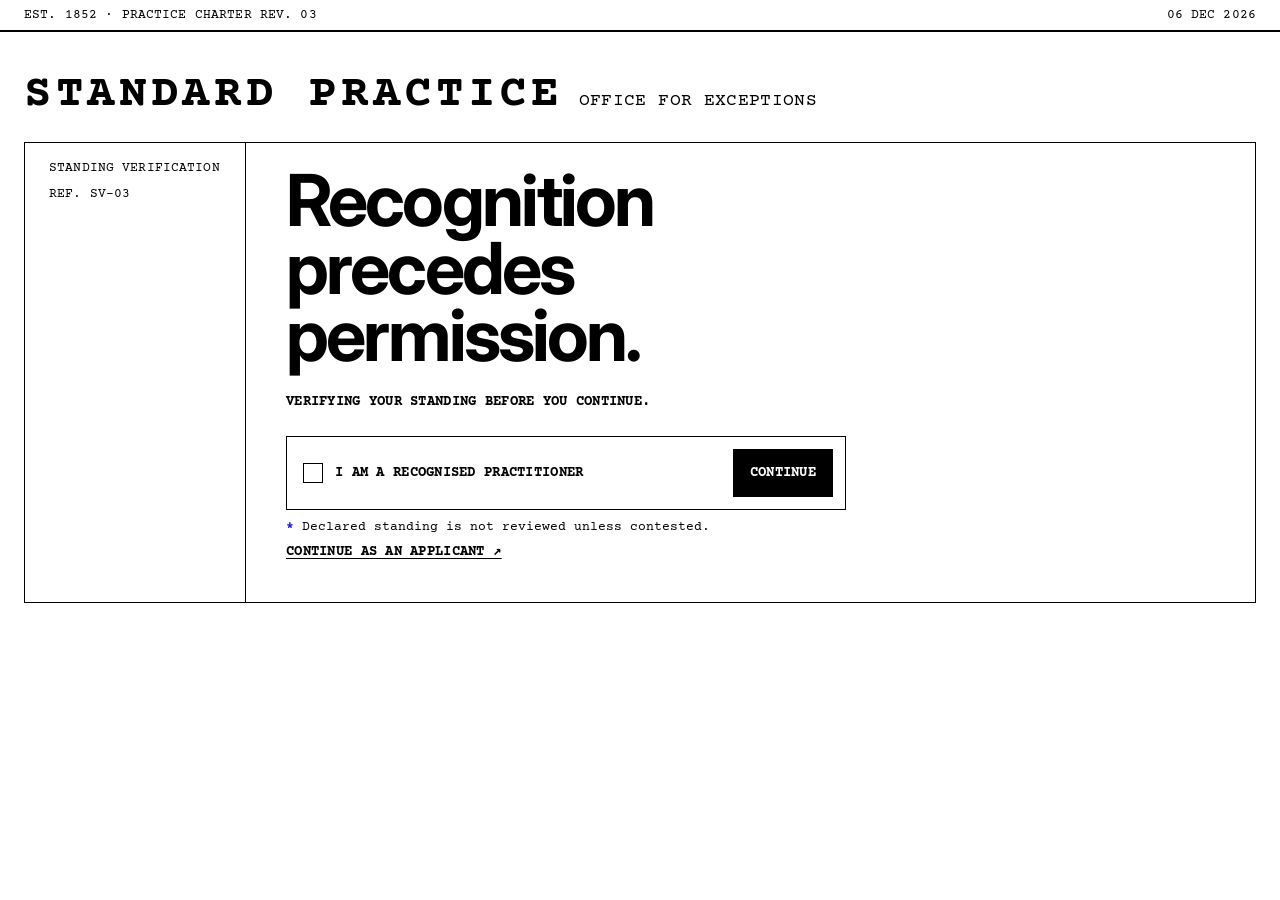
==== commit 95de75bf: "Refine the Office: single masthead, Courier Prime, quieter emphasis Show the identity once in the ma" ====
--- a/index.html
+++ b/index.html
@@ -7,7 +7,7 @@
   <link rel="icon" href="data:,">
   <link rel="preconnect" href="https://fonts.googleapis.com">
   <link rel="preconnect" href="https://fonts.gstatic.com" crossorigin>
-  <link rel="stylesheet" href="https://fonts.googleapis.com/css2?family=IBM+Plex+Mono:wght@400;500;600&family=Inter:wght@400;700&display=swap">
+  <link rel="stylesheet" href="https://fonts.googleapis.com/css2?family=Courier+Prime:wght@400;700&family=Inter:wght@400;700&display=swap">
   <link rel="stylesheet" href="styles.css">
   <script src="app.js"></script>
 </head>
@@ -16,8 +16,7 @@
   <header class="masthead">
     <div class="utility">
       <div class="frame utility__row mono-s">
-        <span>Standard Practice — Office for Exceptions</span>
-        <span>Est. 1852 · Practice Charter Rev. 03</span>
+        <span><span class="utility__est">Est. 1852 · </span>Practice Charter Rev. 03</span>
         <span data-today></span>
       </div>
     </div>
@@ -27,17 +26,13 @@
     <div class="frame">
       <div class="gate-mast">
         <p class="mast__name">Standard Practice</p>
-        <p class="mono-l"><span class="rev">Office for Exceptions</span></p>
+        <p class="mast__sub">Office for Exceptions</p>
       </div>
-
-      <div class="sep" aria-hidden="true"></div>
 
       <div class="cmp gate-panel">
         <div class="gate-rail mono-s">
           <span>Standing verification</span>
           <span>Ref. SV-03</span>
-          <span>Practice Charter Rev. 03</span>
-          <span data-today></span>
         </div>
 
         <div class="gate-main">
@@ -249,9 +244,6 @@
         </div>
       </div>
     </div>
-    <div class="gate-after">
-    <div class="repeat" aria-hidden="true">RECOGNITION PRECEDES PERMISSION &nbsp;✱&nbsp; SUBMISSION DOES NOT ESTABLISH STANDING &nbsp;✱&nbsp; VISIBILITY FOLLOWS RECOGNITION &nbsp;✱&nbsp; EVERYONE CAN MAKE. WE DECIDE WHAT COUNTS &nbsp;✱&nbsp; RECOGNITION PRECEDES PERMISSION &nbsp;✱&nbsp; SUBMISSION DOES NOT ESTABLISH STANDING &nbsp;✱&nbsp; VISIBILITY FOLLOWS RECOGNITION &nbsp;✱&nbsp; EVERYONE CAN MAKE. WE DECIDE WHAT COUNTS &nbsp;✱&nbsp; RECOGNITION PRECEDES PERMISSION &nbsp;✱&nbsp; SUBMISSION DOES NOT ESTABLISH STANDING &nbsp;✱&nbsp; VISIBILITY FOLLOWS RECOGNITION &nbsp;✱&nbsp; EVERYONE CAN MAKE. WE DECIDE WHAT COUNTS &nbsp;✱&nbsp; RECOGNITION PRECEDES PERMISSION &nbsp;✱&nbsp; SUBMISSION DOES NOT ESTABLISH STANDING &nbsp;✱&nbsp; VISIBILITY FOLLOWS RECOGNITION &nbsp;✱&nbsp; EVERYONE CAN MAKE. WE DECIDE WHAT COUNTS &nbsp;✱&nbsp; </div>
-    </div>
   </main>
 </body>
 </html>
--- a/styles.css
+++ b/styles.css
@@ -10,7 +10,7 @@
   --paper: #fff;
   --blue: #0000ff;
 
-  --mono: "IBM Plex Mono", ui-monospace, monospace;
+  --mono: "Courier Prime", "Courier New", ui-monospace, monospace;
   --sans: "Inter", system-ui, sans-serif;
 
   --rule: 1px solid var(--ink);
@@ -80,14 +80,15 @@
   padding: var(--s2) var(--s3);
   background: var(--blue);
   color: var(--paper);
-  font: 500 13px/1 var(--mono);
+  font: 700 14px/1 var(--mono);
   text-transform: uppercase;
 }
 .skip:focus { top: var(--s2); }
 
 /* ------------------------------------------------------------------
    Type
-   Mono carries the institution. Bold Inter is reserved for declarations.
+   Courier Prime carries every uppercase word of the institution.
+   Inter carries sentence-case declarations and prose.
    ------------------------------------------------------------------ */
 
 .monument {
@@ -106,27 +107,24 @@
 .copy p + p { margin-top: 0.6em; }
 
 .mono {
-  font: 500 13.5px/1.35 var(--mono);
-  text-transform: uppercase;
-  letter-spacing: 0.03em;
+  font: 700 14px/1.35 var(--mono);
+  text-transform: uppercase;
+  letter-spacing: 0.02em;
 }
 
 .mono-s {
-  font: 400 12.5px/1.4 var(--mono);
-  text-transform: uppercase;
-  letter-spacing: 0.02em;
-  font-variant-numeric: tabular-nums;
+  font: 400 13px/1.4 var(--mono);
+  text-transform: uppercase;
+  letter-spacing: 0.01em;
 }
 
 .mono-l {
-  font: 500 clamp(17px, 1.9vw, 26px) / 1.25 var(--mono);
-  text-transform: uppercase;
-  letter-spacing: 0.02em;
-}
-
-.spaced { letter-spacing: 0.42em; }
-
-/* Reversed text: the Office's voice at full volume */
+  font: 700 clamp(18px, 1.9vw, 26px) / 1.2 var(--mono);
+  text-transform: uppercase;
+}
+
+/* Reversed text: the Office's voice at full volume.
+   Reserved for consequential notices and interventions. */
 .rev {
   background: var(--blue);
   color: var(--paper);
@@ -134,12 +132,11 @@
   -webkit-box-decoration-break: clone;
   box-decoration-break: clone;
 }
-.rev--ink { background: var(--ink); }
 
 .blue { color: var(--blue); }
 
 /* ------------------------------------------------------------------
-   Frame, compartments, separators
+   Frame and compartments
    ------------------------------------------------------------------ */
 
 .frame {
@@ -162,53 +159,26 @@
   padding: var(--s4) var(--s5) var(--s5);
 }
 .cmp > .is-blue { background: var(--blue); color: var(--paper); }
-.cmp > .is-ink  { background: var(--ink); color: var(--paper); }
-
-.cell-label { display: block; margin-bottom: var(--s4); }
-
-/* Abrupt separators */
-.sep {
-  overflow: hidden;
-  white-space: nowrap;
-  color: var(--blue);
-  font: 500 15px/1 var(--mono);
-  padding-block: var(--s5);
-  user-select: none;
-}
-.sep::before {
-  content: "****************************************************************************************************************************************************************************************************************";
-}
-.sep--slash::before {
-  content: "////////////////////////////////////////////////////////////////////////////////////////////////////////////////////////////////////////////////////////////////////////////////////////////////////////////////";
-}
-
-/* Repetition band */
+
+/* Repetition band: one readable statement, decorative repeats hidden */
 .repeat {
   overflow: hidden;
-  white-space: nowrap;
+  margin-top: var(--s6);
   background: var(--blue);
   color: var(--paper);
-  border-block: var(--rule);
-  font: 500 15px/1 var(--mono);
-  text-transform: uppercase;
-  letter-spacing: 0.04em;
-  padding-block: var(--s3);
   user-select: none;
 }
-
-/* Letter-spread bar, as on a terminal footer */
-.spread {
-  font: 500 13px/1 var(--mono);
-  text-transform: uppercase;
-  text-align: justify;
-  text-align-last: justify;
+.repeat__track {
   padding-block: var(--s3);
   white-space: nowrap;
-  overflow: hidden;
-}
-
-/* ------------------------------------------------------------------
-   Actions and compact controls
+  font: 700 15px/1 var(--mono);
+  text-transform: uppercase;
+  letter-spacing: 0.02em;
+}
+.repeat__mark { padding-inline: 0.6em; }
+
+/* ------------------------------------------------------------------
+   Actions
    ------------------------------------------------------------------ */
 
 .btn {
@@ -223,16 +193,14 @@
   border-radius: 0;
   background: var(--ink);
   color: var(--paper);
-  font: 500 13.5px/1.2 var(--mono);
-  text-transform: uppercase;
-  letter-spacing: 0.04em;
+  font: 700 14px/1.2 var(--mono);
+  text-transform: uppercase;
+  letter-spacing: 0.02em;
   text-decoration: none;
   text-align: left;
   cursor: pointer;
 }
 .btn:hover { background: var(--blue); border-color: var(--blue); }
-.btn--blue { background: var(--blue); border-color: var(--blue); }
-.btn--blue:hover { background: var(--ink); border-color: var(--ink); }
 
 .link {
   margin: 0;
@@ -240,9 +208,9 @@
   border: 0;
   background: none;
   color: var(--ink);
-  font: 500 13.5px/1.35 var(--mono);
-  text-transform: uppercase;
-  letter-spacing: 0.03em;
+  font: 700 14px/1.35 var(--mono);
+  text-transform: uppercase;
+  letter-spacing: 0.02em;
   text-decoration: underline;
   text-decoration-thickness: 1px;
   text-underline-offset: 3px;
@@ -251,50 +219,31 @@
 }
 .link:hover { color: var(--blue); }
 
-.ctl {
-  display: inline-flex;
-  align-items: center;
-  gap: var(--s2);
-  min-height: 32px;
-  margin: 0;
-  padding: var(--s1) var(--s2);
-  border: 1px solid var(--ink);
-  border-radius: 0;
-  background: var(--paper);
-  color: var(--ink);
-  font: 500 12.5px/1.2 var(--mono);
-  text-transform: uppercase;
-  letter-spacing: 0.03em;
-  text-decoration: none;
+.actions { display: flex; flex-wrap: wrap; align-items: center; gap: var(--s3) var(--s5); }
+
+/* Section status: plain text. Weight marks completion; blue marks a waiver. */
+.state {
+  font: 400 13px/1.2 var(--mono);
+  text-transform: uppercase;
   white-space: nowrap;
-  cursor: pointer;
-}
-.ctl:hover,
-.ctl[aria-expanded="true"] { background: var(--blue); border-color: var(--blue); color: var(--paper); }
-
-.actions { display: flex; flex-wrap: wrap; align-items: center; gap: var(--s3) var(--s5); }
-
-/* Status markers */
-.state {
+}
+.state--complete { font-weight: 700; }
+.state--complete::before {
+  content: "";
   display: inline-block;
-  padding: 3px 6px;
-  border: 1px solid currentColor;
-  font: 500 12px/1.2 var(--mono);
-  text-transform: uppercase;
-  letter-spacing: 0.04em;
-  white-space: nowrap;
-}
-.state--outstanding { color: var(--blue); }
-.state--complete    { background: var(--ink);  border-color: var(--ink);  color: var(--paper); }
-.state--waived      { background: var(--blue); border-color: var(--blue); color: var(--paper); }
-
-/* Qualification beside the choice it affects */
+  width: 0.55em;
+  height: 0.55em;
+  margin-right: 0.45em;
+  background: currentColor;
+}
+.state--waived { font-weight: 700; color: var(--blue); }
+
+/* Qualification beside the choice it affects. The asterisk carries the colour. */
 .qual {
   margin-top: var(--s2);
-  color: var(--blue);
-  font: 400 12.5px/1.45 var(--mono);
-}
-.qual::before { content: "* "; }
+  font: 400 13px/1.45 var(--mono);
+}
+.qual::before { content: "* "; color: var(--blue); font-weight: 700; }
 
 /* Defined Terms, cross-references, asterisks */
 .term {
@@ -341,7 +290,7 @@
   transition: opacity var(--fade), visibility 0s linear var(--fade);
 }
 .popover.is-open { opacity: 1; visibility: visible; transition: opacity var(--fade); }
-.popover .mono-s { display: block; margin-bottom: var(--s1); color: var(--blue); text-transform: uppercase; }
+.popover .mono-s { display: block; margin-bottom: var(--s1); color: var(--blue); }
 .popover p { font: 400 15px/1.45 var(--sans); }
 
 /* Disclosures for secondary legal detail */
@@ -352,9 +301,9 @@
   justify-content: space-between;
   gap: var(--s3);
   padding: var(--s3) 0;
-  font: 500 13px/1.3 var(--mono);
-  text-transform: uppercase;
-  letter-spacing: 0.03em;
+  font: 700 14px/1.3 var(--mono);
+  text-transform: uppercase;
+  letter-spacing: 0.02em;
   list-style: none;
   cursor: pointer;
 }
@@ -364,7 +313,6 @@
 .disc__body { padding-bottom: var(--s4); }
 .disc__body .clause { display: grid; grid-template-columns: 3.2em 1fr; gap: var(--s2); padding-block: var(--s2); border-top: 1px dotted var(--ink); font-size: 14.5px; }
 .disc__body .clause:first-child { border-top: 0; }
-.disc__body .clause .mono-s { color: var(--blue); }
 
 /* ------------------------------------------------------------------
    Masthead
@@ -377,7 +325,6 @@
   justify-content: space-between;
   gap: var(--s1) var(--s5);
   padding-block: 6px;
-  text-transform: uppercase;
 }
 
 .masthead { border-bottom: var(--rule); }
@@ -395,25 +342,28 @@
   display: flex;
   flex-wrap: wrap;
   align-items: baseline;
-  gap: var(--s2) var(--s4);
+  gap: var(--s1) var(--s4);
   text-decoration: none;
-  text-transform: uppercase;
 }
 .mast__name {
-  font: 600 clamp(17px, 1.9vw, 26px) / 1 var(--mono);
-  letter-spacing: 0.4em;
-  text-transform: uppercase;
-}
-.mast__sub { font: 500 13px/1.3 var(--mono); letter-spacing: 0.06em; }
+  font: 700 clamp(19px, 2vw, 28px) / 1 var(--mono);
+  letter-spacing: 0.08em;
+  text-transform: uppercase;
+}
+.mast__sub {
+  font: 400 14px/1.3 var(--mono);
+  letter-spacing: 0.02em;
+  text-transform: uppercase;
+}
 
 .mast__nav {
   display: flex;
   flex-wrap: wrap;
   align-items: stretch;
   border: var(--rule);
-  font: 500 13px/1 var(--mono);
-  text-transform: uppercase;
-  letter-spacing: 0.03em;
+  font: 700 14px/1 var(--mono);
+  text-transform: uppercase;
+  letter-spacing: 0.02em;
 }
 .mast__standing,
 .mast__nav a {
@@ -423,6 +373,8 @@
   min-height: 36px;
   padding: 0 var(--s3);
 }
+.mast__standing { font-weight: 400; }
+.mast__standing strong { font-weight: 700; }
 .mast__nav ul { display: flex; flex-wrap: wrap; }
 .mast__nav li { border-left: var(--rule); display: flex; }
 .mast__nav a { text-decoration: none; }
@@ -430,7 +382,7 @@
 .mast__nav a[aria-current="page"] { background: var(--ink); color: var(--paper); }
 
 @media (max-width: 639px) {
-  .utility__row span:nth-child(2) { display: none; }
+  .utility__est { display: none; }
   .mast__nav { width: 100%; }
   .mast__standing { width: 100%; border-bottom: var(--rule); }
   .mast__nav ul { width: 100%; }
@@ -443,19 +395,19 @@
    Footer
    ------------------------------------------------------------------ */
 
-.site-footer { margin-top: var(--s7); padding-bottom: var(--s4); }
-.footer-cmp { grid-template-columns: 2fr 2fr 1.4fr; }
-.footer-cmp .mono-s { margin-top: var(--s2); }
-.footer-links { display: flex; flex-direction: column; gap: var(--s2); align-items: flex-start; }
+.site-footer { margin-top: var(--s7); border-top: var(--rule); }
+.footer-row {
+  display: flex;
+  flex-wrap: wrap;
+  align-items: baseline;
+  justify-content: space-between;
+  gap: var(--s3) var(--s5);
+  padding-block: var(--s4) var(--s5);
+}
+.footer-links { display: flex; flex-wrap: wrap; gap: var(--s2) var(--s5); }
 .footer-links a { text-decoration: none; }
 .footer-links a:hover,
 .footer-links a[aria-current="page"] { text-decoration: underline; text-underline-offset: 3px; }
-.site-footer .spread { border: var(--rule); border-top: 0; padding-inline: var(--s5); }
-
-@media (max-width: 767px) {
-  .footer-cmp { grid-template-columns: 1fr; }
-  .site-footer .spread { padding-inline: var(--s3); font-size: 12px; }
-}
 
 /* ------------------------------------------------------------------
    Standing-dependent views
@@ -469,24 +421,22 @@
    ------------------------------------------------------------------ */
 
 .page-head { padding-block: var(--s6) var(--s5); }
-.page-head .mono-s { text-transform: uppercase; }
-.page-head .statement { margin-top: var(--s3); max-width: 18ch; }
-.page-head__assert { margin-top: var(--s4); }
+.page-head .statement { margin-top: var(--s3); max-width: 22ch; }
+.page-head__assert { margin-top: var(--s3); }
 
 /* ------------------------------------------------------------------
    The gate
    ------------------------------------------------------------------ */
 
 .gate { padding-block: var(--s6) var(--s7); }
-.gate-mast { display: flex; flex-wrap: wrap; align-items: baseline; gap: var(--s3) var(--s5); }
+.gate-mast { display: flex; flex-wrap: wrap; align-items: baseline; gap: var(--s2) var(--s4); margin-bottom: var(--s5); }
 .gate-mast .mast__name { font-size: clamp(22px, 3.6vw, 48px); }
-
-.gate-panel { grid-template-columns: 240px minmax(0, 1fr); }
-.gate-rail { display: flex; flex-direction: column; gap: var(--s2); text-transform: uppercase; }
-.gate-rail .rule { border-top: var(--rule); margin-block: var(--s2); }
+.gate-mast .mast__sub { font-size: clamp(14px, 1.4vw, 18px); }
+
+.gate-panel { grid-template-columns: 220px minmax(0, 1fr); }
+.gate-rail { display: flex; flex-direction: column; gap: var(--s2); }
 .gate-main { padding: var(--s5) var(--s6) var(--s6); }
 .gate-main .statement { max-width: 12ch; font-size: clamp(36px, 5.6vw, 84px); line-height: 0.94; letter-spacing: -0.04em; }
-.gate-after { margin-top: var(--s6); }
 .gate-main > * + * { margin-top: var(--s5); }
 
 .gate-widget {
@@ -504,9 +454,9 @@
   display: flex;
   align-items: center;
   gap: var(--s3);
-  font: 500 13.5px/1.3 var(--mono);
-  text-transform: uppercase;
-  letter-spacing: 0.03em;
+  font: 700 14px/1.3 var(--mono);
+  text-transform: uppercase;
+  letter-spacing: 0.02em;
   cursor: pointer;
 }
 
@@ -515,6 +465,7 @@
 
 @media (max-width: 767px) {
   .gate-panel { grid-template-columns: 1fr; }
+  .gate-rail { flex-direction: row; flex-wrap: wrap; gap: var(--s1) var(--s4); }
   .gate-main { padding: var(--s4) var(--s4) var(--s5); }
   .gate-widget .btn { width: 100%; }
 }
@@ -523,7 +474,7 @@
 .calibration { max-width: 560px; border: var(--rule); }
 .calibration__head { padding: var(--s3) var(--s4) var(--s4); background: var(--ink); color: var(--paper); }
 .calibration__head:focus { outline: none; }
-.calibration__head .statement { display: block; margin-top: var(--s1); font-size: clamp(24px, 3vw, 34px); }
+.calibration__head .statement { display: block; margin-top: var(--s1); font-size: clamp(24px, 3vw, 34px); text-transform: none; }
 .calibration__grid { display: grid; grid-template-columns: repeat(3, minmax(0, 1fr)); gap: var(--s1); padding: var(--s1); }
 .tile {
   position: relative;
@@ -548,119 +499,116 @@
    ------------------------------------------------------------------ */
 
 .hero { padding-block: var(--s6) var(--s5); }
-.hero__welcome { display: inline; }
-.hero .monument { margin-top: var(--s5); }
+.hero .monument { margin-top: var(--s4); }
 .monument__line { display: block; }
 .hero__foot {
-  display: grid;
-  grid-template-columns: minmax(0, 1fr) auto;
-  align-items: end;
-  gap: var(--s5);
-  margin-top: var(--s6);
+  display: flex;
+  flex-wrap: wrap;
+  align-items: flex-end;
+  justify-content: space-between;
+  gap: var(--s4) var(--s5);
+  margin-top: var(--s5);
 }
 .hero__foot .lede { max-width: 30ch; }
-.hero__actions { display: flex; flex-wrap: wrap; align-items: center; gap: var(--s4) var(--s5); }
-@media (max-width: 899px) {
-  .hero__foot { grid-template-columns: 1fr; }
+
+/* Standing: one ledger line between the declaration and the routes */
+.standing {
+  display: flex;
+  flex-wrap: wrap;
+  align-items: baseline;
+  justify-content: space-between;
+  gap: var(--s2) var(--s5);
+  padding-block: var(--s3);
+  border-top: var(--rule);
+}
+.standing__facts { display: flex; flex-wrap: wrap; gap: var(--s2) var(--s5); }
+.standing__facts div { display: flex; gap: var(--s2); }
+.standing__facts dd { font-weight: 700; }
+@media (max-width: 639px) {
+  .standing__facts { display: block; width: 100%; }
+  .standing__facts div { justify-content: space-between; padding-block: 4px; border-bottom: 1px dotted var(--ink); }
 }
 
 .office-grid {
-  grid-template-columns: minmax(200px, 1fr) minmax(0, 2fr) minmax(0, 2fr) minmax(220px, 1.15fr);
+  grid-template-columns: minmax(0, 1.5fr) minmax(0, 1fr);
   grid-template-areas:
-    "stand a b notice"
-    "stand wo wo notice";
-}
-.cell-stand  { grid-area: stand; }
+    "a b"
+    "wo notice";
+}
 .cell-a      { grid-area: a; }
 .cell-b      { grid-area: b; }
 .cell-wo     { grid-area: wo; }
 .cell-notice { grid-area: notice; }
 
-.cell-stand .mono-l { margin-bottom: var(--s4); font-size: clamp(17px, 1.5vw, 22px); overflow-wrap: normal; }
-.facts { border-top: var(--rule); }
-.facts div {
-  display: flex;
-  justify-content: space-between;
+.route__head { display: flex; flex-wrap: wrap; justify-content: space-between; gap: var(--s2); margin-bottom: var(--s3); }
+.route__yours { padding: 0 0.3em; background: var(--blue); color: var(--paper); }
+.route .statement { font-size: clamp(24px, 2.4vw, 34px); }
+.route__list { margin-top: var(--s4); border-top: var(--rule); }
+.route__list li {
+  display: grid;
+  grid-template-columns: 3.6em minmax(0, 1fr) auto;
   gap: var(--s2);
   padding-block: 6px;
   border-bottom: var(--rule);
-  font: 400 12.5px/1.3 var(--mono);
-  text-transform: uppercase;
-  font-variant-numeric: tabular-nums;
-}
-.facts dd { text-align: right; }
-.cell-stand .link { display: inline-block; margin-top: var(--s4); }
-
-.route { display: flex; flex-direction: column; }
-.route__head { display: flex; flex-wrap: wrap; justify-content: space-between; gap: var(--s2); margin-bottom: var(--s4); }
-.route .statement { font-size: clamp(24px, 2.4vw, 34px); }
-.route__list { margin-top: var(--s4); border-top: var(--rule); }
-.route__list li {
-  display: grid;
-  grid-template-columns: 2.4em 1fr auto;
-  gap: var(--s2);
-  padding-block: 6px;
-  border-bottom: var(--rule);
-  font: 400 12.5px/1.35 var(--mono);
-  text-transform: uppercase;
-}
-.route__list li span:first-child { color: var(--blue); }
-.route__outcome { margin-top: var(--s4); }
-.route .btn,
-.route .link { margin-top: var(--s5); align-self: flex-start; }
-.route--waived .route__list li { text-decoration: line-through; }
+  font: 400 13px/1.35 var(--mono);
+  text-transform: uppercase;
+}
+.route__list .route__outcome { font-weight: 700; }
+
+.cell-notice .mono-l { margin-block: var(--s2) var(--s4); max-width: 24ch; }
+.cell-notice .link { color: var(--paper); }
 
 .cell-wo { display: grid; grid-template-columns: minmax(0, 1.2fr) minmax(0, 1fr); gap: var(--s4) var(--s6); align-items: end; }
 .cell-wo .statement { font-size: clamp(24px, 2.4vw, 34px); margin-top: var(--s2); }
-.cell-wo .copy { margin-top: var(--s3); }
-
-.cell-notice .mono-l { margin-block: var(--s2) var(--s5); }
-.cell-notice .link { color: var(--paper); }
+.cell-wo .copy { margin-top: var(--s2); }
+.cell-wo .btn { margin-top: var(--s4); }
 
 @media (max-width: 1099px) {
-  .office-grid {
-    grid-template-columns: minmax(0, 1fr) minmax(0, 1fr);
-    grid-template-areas:
-      "stand notice"
-      "a b"
-      "wo wo";
-  }
-}
-@media (max-width: 699px) {
+  .cell-wo { grid-template-columns: 1fr; align-items: start; }
+}
+@media (max-width: 767px) {
   .office-grid {
     grid-template-columns: 1fr;
-    grid-template-areas: "stand" "a" "b" "wo" "notice";
+    grid-template-areas: "a" "b" "notice" "wo";
   }
-  .cell-wo { grid-template-columns: 1fr; }
 }
 
 /* Permits currently open */
-.permits { margin-top: var(--s6); grid-template-columns: minmax(200px, 1fr) minmax(0, 5.15fr); }
+.permits {
+  display: grid;
+  grid-template-columns: minmax(200px, 1fr) minmax(0, 5fr);
+  gap: var(--s4) var(--s5);
+  margin-top: var(--s6);
+  padding-top: var(--s3);
+  border-top: var(--rule);
+}
 .permits .statement { font-size: clamp(24px, 2.4vw, 34px); margin-top: var(--s2); }
 .permits-table { width: 100%; border-collapse: collapse; }
 .permits-table th {
   padding: 0 var(--s3) var(--s2) 0;
   border-bottom: var(--rule);
-  font: 400 12.5px/1.3 var(--mono);
+  font: 400 13px/1.3 var(--mono);
   text-transform: uppercase;
   text-align: left;
 }
 .permits-table td { padding: var(--s3) var(--s3) var(--s3) 0; border-bottom: var(--rule); vertical-align: top; font-size: 15px; }
-.permits-table tr:last-child td { border-bottom: 0; }
-.permits-table td:last-child, .permits-table th:last-child { padding-right: 0; text-align: right; }
+.permits-table td:last-child, .permits-table th:last-child { padding-right: 0; text-align: right; white-space: nowrap; }
 .permits-table .p-name { font-weight: 700; }
-.permits-table .mono-s { white-space: nowrap; text-transform: uppercase; }
+.permits-table .mono-s { white-space: nowrap; }
 
 @media (max-width: 899px) {
   .permits { grid-template-columns: 1fr; }
   .permits-table thead { position: absolute; width: 1px; height: 1px; overflow: hidden; clip: rect(0 0 0 0); }
   .permits-table, .permits-table tbody, .permits-table tr, .permits-table td { display: block; }
   .permits-table tr { padding-block: var(--s3); border-bottom: var(--rule); }
-  .permits-table tr:last-child { border-bottom: 0; }
   .permits-table td, .permits-table td:last-child { padding: 0; border: 0; text-align: left; }
   .permits-table td + td { margin-top: var(--s2); }
-  .permits-table td[data-label]::before { content: attr(data-label); display: block; font: 400 12px/1.3 var(--mono); text-transform: uppercase; }
-}
+  .permits-table td[data-label]::before { content: attr(data-label); display: block; font: 400 13px/1.3 var(--mono); text-transform: uppercase; }
+}
+
+.authority { margin-top: var(--s7); }
+.authority .statement { max-width: 22ch; }
+.authority .link { display: inline-block; margin-top: var(--s3); }
 
 /* ------------------------------------------------------------------
    Forms
@@ -669,9 +617,9 @@
 .label {
   display: block;
   margin-bottom: 6px;
-  font: 500 12.5px/1.3 var(--mono);
-  text-transform: uppercase;
-  letter-spacing: 0.03em;
+  font: 700 13px/1.3 var(--mono);
+  text-transform: uppercase;
+  letter-spacing: 0.02em;
 }
 
 .input {
@@ -722,15 +670,14 @@
   align-items: flex-start;
   gap: var(--s3);
   padding-block: var(--s2);
-  font: 500 13.5px/1.35 var(--mono);
-  text-transform: uppercase;
-  letter-spacing: 0.02em;
+  font: 400 14px/1.4 var(--mono);
+  text-transform: uppercase;
   cursor: pointer;
 }
 .choices { border-top: var(--rule); }
 .choices .choice { border-bottom: var(--rule); }
 
-.form-error { margin-top: var(--s2); color: var(--blue); font: 500 13px/1.4 var(--mono); text-transform: uppercase; }
+.form-error { margin-top: var(--s2); color: var(--blue); font: 700 14px/1.4 var(--mono); text-transform: uppercase; }
 
 /* ------------------------------------------------------------------
    The dossier
@@ -744,34 +691,34 @@
 
 .rail__block { padding: var(--s3) var(--s4); border-bottom: var(--rule); }
 .rail__block:last-child { border-bottom: 0; }
-.rail__block .mono-s { text-transform: uppercase; }
+.rail-list { margin-top: var(--s2); }
 .rail-list li {
   display: flex;
   justify-content: space-between;
-  align-items: center;
+  align-items: baseline;
   gap: var(--s2);
   padding-block: 5px;
   border-bottom: 1px dotted var(--ink);
 }
 .rail-list li:last-child { border-bottom: 0; }
-.rail-list a { font: 400 12.5px/1.3 var(--mono); text-transform: uppercase; text-decoration: none; }
+.rail-list a { font: 400 13px/1.3 var(--mono); text-transform: uppercase; text-decoration: none; }
 .rail-list a:hover { color: var(--blue); text-decoration: underline; }
-.rail-status { margin-top: var(--s1); font: 600 17px/1.25 var(--mono); text-transform: uppercase; }
+.rail-status { margin-top: var(--s1); font: 700 17px/1.25 var(--mono); text-transform: uppercase; }
 .rail .qual { margin-top: var(--s1); }
-.rail__submit .btn { width: 100%; margin-top: var(--s2); }
+.rail__submit .btn { width: 100%; }
 
 .dossier-sec { border-bottom: var(--rule); scroll-margin-top: var(--s4); }
 .dossier-sec:last-child { border-bottom: 0; }
 .dossier-sec__head {
   display: grid;
   grid-template-columns: auto minmax(0, 1fr) auto;
-  align-items: center;
+  align-items: baseline;
   gap: var(--s3);
   padding: var(--s3) var(--s4);
   border-bottom: var(--rule);
 }
-.dossier-sec__num { font: 600 15px/1 var(--mono); padding: 6px 8px; }
-.dossier-sec__head h2 { font: 500 14px/1.3 var(--mono); text-transform: uppercase; letter-spacing: 0.04em; }
+.dossier-sec__num { font: 700 15px/1 var(--mono); }
+.dossier-sec__head h2 { font: 700 15px/1.3 var(--mono); text-transform: uppercase; letter-spacing: 0.02em; }
 .dossier-sec__head h2:focus { outline: none; }
 .dossier-sec__body {
   display: grid;
@@ -780,7 +727,7 @@
   padding: var(--s4) var(--s4) var(--s5);
 }
 .dossier-sec__body > .wide { grid-column: 1 / -1; }
-.dossier-sec__waived { padding: var(--s3) var(--s4); font: 400 12.5px/1.4 var(--mono); text-transform: uppercase; color: var(--blue); }
+.dossier-sec__waived { padding: var(--s3) var(--s4); font: 400 13px/1.4 var(--mono); text-transform: uppercase; }
 
 .readout {
   display: flex;
@@ -788,9 +735,9 @@
   gap: var(--s3);
   padding: var(--s2) var(--s3);
   border: var(--rule);
-  font: 600 22px/1 var(--mono);
-}
-.readout .mono-s { font-weight: 400; text-transform: uppercase; }
+  font: 700 22px/1 var(--mono);
+}
+.readout .mono-s { font-weight: 400; }
 
 .grounds { border: var(--rule); }
 .ground { border-bottom: var(--rule); }
@@ -803,10 +750,10 @@
   padding: var(--s2) var(--s3);
   cursor: pointer;
 }
-.ground__code { font: 600 13px/1 var(--mono); color: var(--blue); }
+.ground__code { font: 700 14px/1 var(--mono); }
 .ground__name { font: 700 15px/1.3 var(--sans); }
 .ground__name span { display: block; font: 400 13.5px/1.35 var(--sans); }
-.ground__by { font: 400 12px/1.3 var(--mono); text-transform: uppercase; text-align: right; }
+.ground__by { font: 400 13px/1.3 var(--mono); text-transform: uppercase; text-align: right; }
 .ground__fields {
   display: grid;
   grid-template-columns: repeat(2, minmax(0, 1fr));
@@ -833,76 +780,101 @@
 }
 
 /* ------------------------------------------------------------------
-   Status summary (determination, record)
-   ------------------------------------------------------------------ */
-
-.status-row { grid-template-columns: minmax(0, 1.6fr) repeat(3, minmax(0, 1fr)); }
-.status-row .mono-s { text-transform: uppercase; }
-.status-row__big { font: 600 clamp(28px, 4.2vw, 60px) / 1 var(--mono); text-transform: uppercase; margin-top: var(--s3); letter-spacing: -0.01em; }
-.status-row__val { font: 600 17px/1.25 var(--mono); text-transform: uppercase; margin-top: var(--s3); }
+   Determination: the decision, then the letter that issues it
+   ------------------------------------------------------------------ */
+
+.decision {
+  display: grid;
+  grid-template-columns: minmax(0, 1.6fr) repeat(3, minmax(0, 1fr));
+  gap: 1px;
+  background: var(--ink);
+  border: var(--rule);
+}
+.decision > div { min-width: 0; padding: var(--s3) var(--s4) var(--s4); background: var(--paper); }
+.decision dd { margin-top: var(--s2); font: 700 17px/1.25 var(--mono); text-transform: uppercase; }
+.decision .decision__main { background: var(--blue); color: var(--paper); }
+.decision__main dd { font-size: clamp(28px, 4.2vw, 60px); line-height: 1; }
 @media (max-width: 899px) {
-  .status-row { grid-template-columns: 1fr 1fr 1fr; }
-  .status-row > :first-child { grid-column: 1 / -1; }
+  .decision { grid-template-columns: repeat(3, minmax(0, 1fr)); }
+  .decision__main { grid-column: 1 / -1; }
 }
 @media (max-width: 539px) {
-  .status-row { grid-template-columns: 1fr; }
-}
-
-/* ------------------------------------------------------------------
-   Documents
-   ------------------------------------------------------------------ */
-
-.doc-layout { margin-top: var(--s5); grid-template-columns: minmax(260px, 1fr) minmax(0, 2.1fr); }
+  .decision { grid-template-columns: 1fr; }
+  .decision > div:not(.decision__main) { display: flex; justify-content: space-between; align-items: baseline; gap: var(--s3); padding-block: var(--s2); }
+  .decision > div:not(.decision__main) dd { margin: 0; text-align: right; }
+}
+
+.doc-layout {
+  display: grid;
+  grid-template-columns: minmax(0, 2.1fr) minmax(260px, 1fr);
+  gap: var(--s5) var(--s6);
+  margin-top: var(--s5);
+}
 .doc-side > * + * { margin-top: var(--s5); }
-.doc-side .statement { font-size: clamp(24px, 2.4vw, 34px); }
-.doc-actions { display: flex; flex-direction: column; align-items: stretch; gap: var(--s2); }
-.doc-actions .ctl { justify-content: space-between; min-height: 40px; padding-inline: var(--s3); }
-.doc-main { padding: var(--s5); }
+.doc-actions { border-top: var(--rule); }
+.doc-actions li { border-bottom: var(--rule); }
+.doc-action {
+  display: flex;
+  justify-content: space-between;
+  gap: var(--s3);
+  width: 100%;
+  margin: 0;
+  padding: var(--s2) 0;
+  border: 0;
+  background: none;
+  color: var(--ink);
+  font: 700 14px/1.3 var(--mono);
+  text-transform: uppercase;
+  letter-spacing: 0.02em;
+  text-align: left;
+  text-decoration: none;
+  cursor: pointer;
+}
+.doc-action:hover,
+.doc-action[aria-expanded="true"] { color: var(--blue); }
 @media (max-width: 899px) {
   .doc-layout { grid-template-columns: 1fr; }
-  .doc-main { padding: var(--s3); }
-}
-
-.review { margin-top: var(--s5); }
-.review > * + * { margin-top: var(--s4); }
+}
+
+.review > * + * { margin-top: var(--s3); }
+.review form > * + * { margin-top: var(--s3); }
 .review h2:focus, .review__reply:focus { outline: none; }
 .review__reply > * + * { margin-top: var(--s2); }
 
 /* Letter on letterhead */
 .letter { border: var(--rule); background: var(--paper); }
 .letterhead { display: grid; grid-template-columns: minmax(0, 1fr) auto; border-bottom: var(--rule); }
-.letterhead__office { padding: var(--s3) var(--s4); font: 600 13px/1.4 var(--mono); text-transform: uppercase; letter-spacing: 0.18em; }
-.letterhead__office span { display: block; font-weight: 400; letter-spacing: 0.04em; }
+.letterhead__office { padding: var(--s3) var(--s4); font: 700 14px/1.4 var(--mono); text-transform: uppercase; letter-spacing: 0.08em; }
+.letterhead__office span { display: block; font-weight: 400; letter-spacing: 0.02em; }
 .letterhead__meta {
   display: grid;
   grid-template-columns: auto auto;
   gap: 2px var(--s3);
   padding: var(--s3) var(--s4);
   border-left: var(--rule);
-  font: 400 12.5px/1.4 var(--mono);
-  text-transform: uppercase;
-  font-variant-numeric: tabular-nums;
-}
-.letter__basis { padding: 6px var(--s4); border-bottom: var(--rule); font: 400 12.5px/1.4 var(--mono); }
-.letter__re { padding: var(--s3) var(--s4) 0; font: 500 13px/1.4 var(--mono); }
+  font: 400 13px/1.4 var(--mono);
+  text-transform: uppercase;
+}
+.letter__basis { padding: 6px var(--s4); border-bottom: var(--rule); font: 400 13px/1.4 var(--mono); }
+.letter__re { padding: var(--s3) var(--s4) 0; font: 700 14px/1.4 var(--mono); }
 .letter__body { padding: var(--s4) var(--s4) var(--s2); }
-.letter__status { margin-bottom: var(--s3); font: 600 clamp(19px, 2vw, 26px) / 1.3 var(--mono); text-transform: uppercase; }
+.letter__status { margin-bottom: var(--s3); font: 700 clamp(19px, 2vw, 26px) / 1.3 var(--mono); text-transform: uppercase; }
 .letter__title { margin-bottom: var(--s3); font: 700 22px/1.15 var(--sans); letter-spacing: -0.01em; }
 .letter__body p { max-width: 64ch; }
 .letter__body p + p { margin-top: 0.6em; }
 .letter__body p.is-qual { color: var(--blue); }
-.letter__quote-label { margin-bottom: var(--s1); font: 400 12.5px/1.4 var(--mono); text-transform: uppercase; }
+.letter__quote-label { margin-bottom: var(--s1); font: 400 13px/1.4 var(--mono); text-transform: uppercase; }
 .letter__body .letter__quote { margin: 0 0 var(--s3); padding-left: var(--s3); border-left: 3px solid var(--blue); font-style: italic; }
 .letter__sign { padding: var(--s5) var(--s4) var(--s3); }
 .letter__sign-line { display: block; width: 14em; max-width: 100%; height: var(--s6); border-bottom: var(--rule); }
-.letter__officer { margin-top: var(--s2); font: 500 12.5px/1.3 var(--mono); text-transform: uppercase; }
+.letter__officer { margin-top: var(--s2); font: 700 13px/1.3 var(--mono); text-transform: uppercase; }
 .letter__foot {
   display: flex;
   justify-content: space-between;
   gap: var(--s4);
   padding: 6px var(--s4);
   border-top: var(--rule);
-  font: 400 12px/1.4 var(--mono);
+  font: 400 13px/1.4 var(--mono);
   text-transform: uppercase;
 }
 @media (max-width: 539px) {
@@ -919,16 +891,23 @@
 .um-form { grid-template-columns: minmax(0, 2fr) minmax(0, 1fr); }
 .um-form form > * + * { margin-top: var(--s4); }
 .um-form .copy { max-width: 40ch; }
-
-.correspondence { margin-top: var(--s5); }
-.corr-item { grid-template-columns: 200px minmax(0, 1fr); scroll-margin-top: var(--s4); }
-.corr-item + .corr-item { border-top: 0; }
+.um-steps { margin-top: var(--s3); }
+.um-steps li { grid-template-columns: 3em minmax(0, 1fr) auto; }
+
+/* Correspondence: a file of dated documents */
+.corr-title { padding-bottom: var(--s2); }
+.corr-item {
+  display: grid;
+  grid-template-columns: 180px minmax(0, 1fr);
+  gap: var(--s3) var(--s5);
+  padding-block: var(--s4) var(--s5);
+  border-top: var(--rule);
+  scroll-margin-top: var(--s4);
+}
 .corr-item:focus { outline: none; }
 .corr-item:focus-visible { outline: 2px solid var(--blue); outline-offset: 2px; }
-.corr-rail { text-transform: uppercase; }
-.corr-rail .mono-l { margin-bottom: var(--s3); }
-.corr-main > * + * { margin-top: var(--s4); }
-.corr-next { margin-top: var(--s4); }
+.corr-rail .mono-l { margin-bottom: var(--s2); }
+.corr-next { margin-top: var(--s2); }
 .corr-end { margin-top: var(--s5); }
 .arrive { animation: arrive var(--fade) ease-out; }
 @keyframes arrive { from { opacity: 0; } }
@@ -939,29 +918,51 @@
 }
 
 /* ------------------------------------------------------------------
-   Your Record
-   ------------------------------------------------------------------ */
-
-.record-stats { grid-template-columns: minmax(0, 1.6fr) repeat(3, minmax(0, 1fr)); }
-.record-stats .mono-s { text-transform: uppercase; }
-@media (max-width: 899px) { .record-stats { grid-template-columns: 1fr 1fr; } }
-
-.record-cmp { margin-top: var(--s5); grid-template-columns: minmax(200px, 1fr) minmax(0, 4fr); }
-.record-cmp .statement { font-size: clamp(24px, 2.4vw, 34px); margin-top: var(--s2); }
-.record-side > * + * { margin-top: var(--s4); }
-@media (max-width: 899px) { .record-cmp { grid-template-columns: 1fr; } }
+   Your Record: a ledger
+   ------------------------------------------------------------------ */
+
+.ledger__summary {
+  display: grid;
+  grid-template-columns: minmax(0, 1.6fr) repeat(3, minmax(0, 1fr));
+  gap: var(--s2) var(--s5);
+  padding-block: var(--s3);
+  border-block: var(--rule);
+}
+.ledger__summary dd { margin-top: 2px; font-weight: 700; }
+@media (max-width: 767px) { .ledger__summary { grid-template-columns: 1fr 1fr; } }
+@media (max-width: 539px) {
+  .ledger__summary { grid-template-columns: 1fr; gap: 0; padding-block: var(--s1); }
+  .ledger__summary > div { display: flex; justify-content: space-between; gap: var(--s3); padding-block: 4px; }
+  .ledger__summary > div + div { border-top: 1px dotted var(--ink); }
+  .ledger__summary dd { margin: 0; text-align: right; }
+}
+
+.ledger__head {
+  display: flex;
+  flex-wrap: wrap;
+  align-items: baseline;
+  justify-content: space-between;
+  gap: var(--s2) var(--s5);
+  margin-top: var(--s6);
+  padding-bottom: var(--s2);
+  border-bottom: 2px solid var(--ink);
+}
+.ledger__empty { padding-block: var(--s4); border-bottom: var(--rule); }
+.ledger__note { margin-top: var(--s3); }
 
 .record-table { width: 100%; border-collapse: collapse; }
 .record-table th {
-  padding: 0 var(--s3) var(--s2) 0;
+  padding: var(--s2) var(--s3) var(--s2) 0;
   border-bottom: var(--rule);
-  font: 400 12.5px/1.3 var(--mono);
+  font: 400 13px/1.3 var(--mono);
   text-transform: uppercase;
   text-align: left;
 }
-.record-table td { padding: var(--s2) var(--s3) var(--s2) 0; border-bottom: var(--rule); vertical-align: baseline; font: 400 13px/1.4 var(--mono); text-transform: uppercase; }
-.record-table .status.is-qual { color: var(--blue); }
-.record-table .nowrap { white-space: nowrap; font-variant-numeric: tabular-nums; }
+.record-table td { padding: var(--s2) var(--s3) var(--s2) 0; border-bottom: var(--rule); vertical-align: baseline; font: 400 14px/1.4 var(--mono); text-transform: uppercase; }
+.record-table td:last-child, .record-table th:last-child { padding-right: 0; }
+.record-table .record-no { width: 3em; }
+.record-table .nowrap { white-space: nowrap; }
+.record-table .status.is-qual::after { content: " *"; color: var(--blue); font-weight: 700; }
 .record-open {
   margin: 0;
   padding: 0;
@@ -986,14 +987,34 @@
   .record-table tr.record-row { padding-block: var(--s3); border-bottom: var(--rule); }
   .record-table td { padding: 0; border: 0; }
   .record-table td + td { margin-top: 6px; }
-  .record-table td[data-label]::before { content: attr(data-label) " "; font-weight: 500; }
-}
-
-/* Observation */
-.obs-cmp { grid-template-columns: minmax(0, 2fr) minmax(0, 1fr); }
-.obs-cmp form > * + *, .receipt > * + * { margin-top: var(--s4); }
+  .record-table td[data-label]::before { content: attr(data-label) " "; }
+}
+
+/* ------------------------------------------------------------------
+   Form O-1: a compact filing form
+   ------------------------------------------------------------------ */
+
+.filing { max-width: 880px; border: var(--rule); }
+.filing__meta {
+  display: grid;
+  grid-template-columns: repeat(3, minmax(0, auto));
+  justify-content: start;
+  border-bottom: var(--rule);
+}
+.filing__meta > div { padding: var(--s2) var(--s5) var(--s2) var(--s4); border-left: var(--rule); }
+.filing__meta > div:first-child { border-left: 0; }
+.filing__meta dd { font-weight: 700; }
+.filing__body { padding: var(--s4); }
+.filing__body > * + * { margin-top: var(--s4); }
+.filing__foot { display: flex; flex-wrap: wrap; align-items: center; gap: var(--s3) var(--s5); }
+.filing__foot .qual { flex: 1 1 280px; margin: 0; }
 .receipt:focus { outline: none; }
-@media (max-width: 767px) { .obs-cmp { grid-template-columns: 1fr; } }
+@media (max-width: 639px) {
+  .filing__meta { grid-template-columns: 1fr; }
+  .filing__meta > div { display: flex; justify-content: space-between; gap: var(--s3); padding-block: 6px; border-left: 0; border-top: 1px dotted var(--ink); }
+  .filing__meta dd { text-align: right; }
+  .filing__meta > div:first-child { border-top: 0; }
+}
 
 /* ------------------------------------------------------------------
    Motion
@@ -1017,12 +1038,12 @@
   * { -webkit-print-color-adjust: exact; print-color-adjust: exact; }
   html, body { background: #fff; }
 
-  .masthead, .site-footer, .skip, .popover, .no-print, .sep, .repeat { display: none !important; }
+  .masthead, .site-footer, .skip, .popover, .no-print, .repeat { display: none !important; }
 
   .frame { max-width: none; padding: 0; }
   .cmp { display: block; border: 0; background: none; }
   .cmp > * { padding: 0; }
-  .doc-main { padding: 0; }
+  .doc-layout { display: block; margin: 0; }
 
   .letter { break-inside: avoid; }
   .letter__body p { font-size: 11pt; }
@@ -1031,12 +1052,15 @@
 
   a, .term, .xref { text-decoration: none; }
 
-  .correspondence .corr-item + .corr-item { break-before: page; }
+  .corr-item { display: block; border: 0; padding: 0; }
+  .corr-item + .corr-item { break-before: page; }
   .corr-rail { display: none; }
 
   /* Printing a single letter from the Record */
-  .print-one main > :not(.record-cmp),
-  .print-one .record-side,
+  .print-one .page-head,
+  .print-one .ledger__summary,
+  .print-one .ledger__head,
+  .print-one .ledger__note,
   .print-one .record-table thead,
   .print-one .record-table tbody > tr:not(.print-target) { display: none !important; }
   .print-one .record-table,
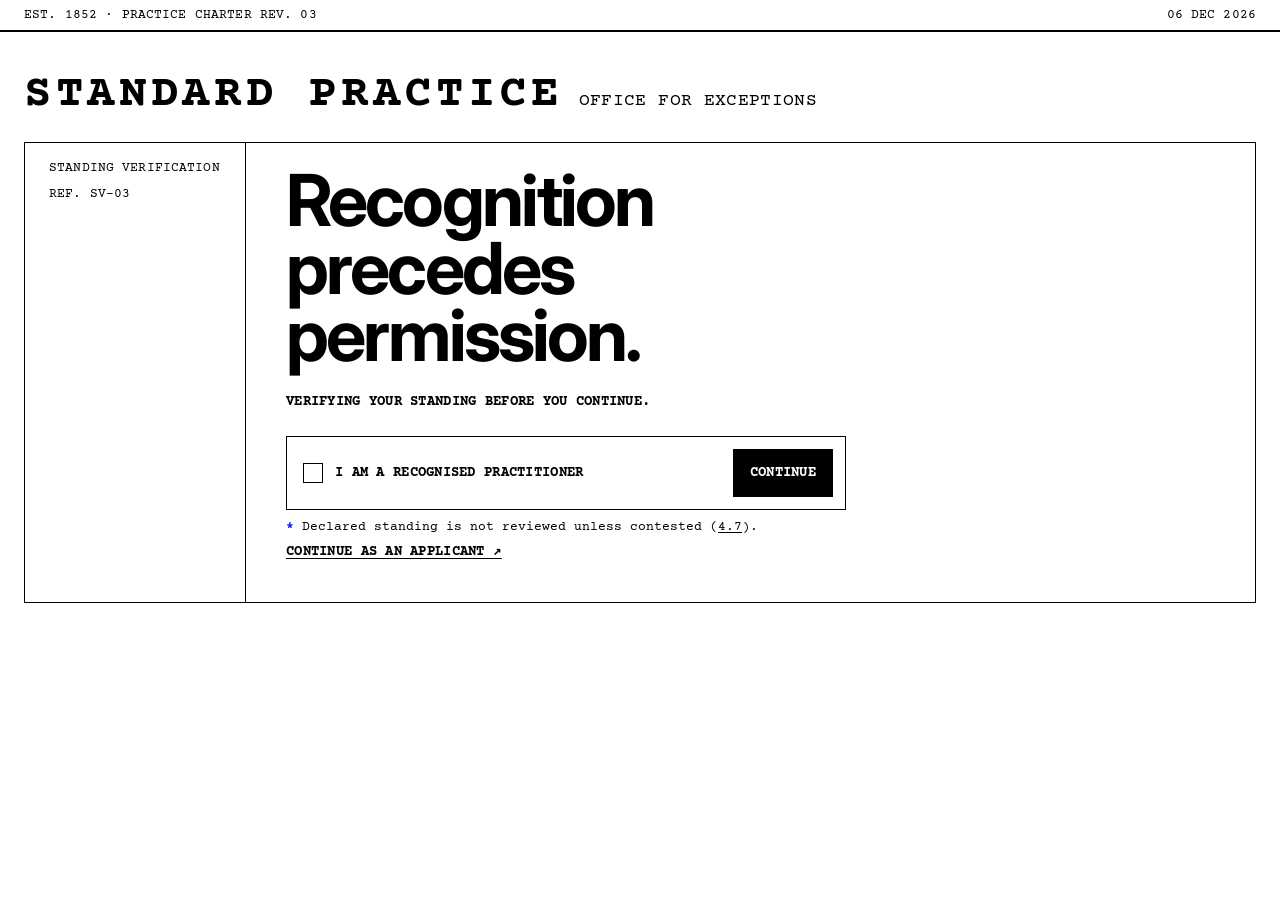
==== commit 715c404c: "Write the Practice Charter and connect it to the Office Add charter.html: a preamble, nine parts and" ====
--- a/index.html
+++ b/index.html
@@ -37,7 +37,23 @@
 
         <div class="gate-main">
           <h1 class="statement">Recognition precedes permission.</h1>
-          <p class="mono" id="gate-status" aria-live="polite">Verifying your standing before you continue.</p>
+          <p class="mono" id="gate-status" tabindex="-1" aria-live="polite">Verifying your standing before you continue.</p>
+
+          <div class="gate-file" id="open-file" hidden>
+            <p class="mono-s">Case file open</p>
+            <p class="copy">Standing on file: <strong id="file-standing"></strong>. <span id="file-count"></span> in your Record. Re-verification replaces your Standing. Your case file is retained.</p>
+            <div class="actions">
+              <a class="link" href="home.html">Return to the Office <span aria-hidden="true">→</span></a>
+              <button class="link" type="button" id="close-file" aria-expanded="false" aria-controls="close-confirm">Close the case file</button>
+            </div>
+            <div class="gate-close" id="close-confirm" hidden>
+              <p class="qual">Closing the file removes its correspondence from this session. A closed file cannot be reopened.</p>
+              <div class="actions">
+                <button class="btn" type="button" id="close-confirmed">Close the file</button>
+                <button class="link" type="button" id="close-cancel">Keep the file</button>
+              </div>
+            </div>
+          </div>
 
           <form id="verify" novalidate>
             <div class="gate-widget">
@@ -47,7 +63,7 @@
               </label>
               <button class="btn" type="submit">Continue</button>
             </div>
-            <p class="qual" id="declared-qual">Declared standing is not reviewed unless contested.</p>
+            <p class="qual" id="declared-qual">Declared standing is not reviewed unless contested (<a class="xref" href="charter.html#c-4-7">4.7</a>).</p>
           </form>
 
           <a class="link" id="as-applicant" href="#calibration">Continue as an Applicant <span aria-hidden="true">↗</span></a>
@@ -238,7 +254,7 @@
 
           <div class="gate-receipt" id="receipt" tabindex="-1" hidden>
             <p class="mono-l"><span class="rev">Calibration recorded.</span></p>
-            <p class="copy">Thank you. Your selections have been recorded and will inform the Standard.</p>
+            <p class="copy">Thank you. Your selections have been retained with the Standard (<a class="xref" href="charter.html#c-b-5">Schedule B</a>).</p>
             <a class="btn" href="home.html">Enter the Office <span aria-hidden="true">→</span></a>
           </div>
         </div>
--- a/styles.css
+++ b/styles.css
@@ -252,7 +252,20 @@
   text-underline-offset: 0.18em;
   cursor: help;
 }
+button.term {
+  display: inline;
+  margin: 0;
+  padding: 0;
+  border: 0;
+  background: none;
+  color: inherit;
+  font: inherit;
+  letter-spacing: inherit;
+  text-transform: inherit;
+  text-align: inherit;
+}
 .term:hover { color: var(--blue); }
+.is-blue .term:hover, .decision__main .term:hover { color: inherit; }
 
 .xref {
   text-decoration: underline;
@@ -423,6 +436,8 @@
 .page-head { padding-block: var(--s6) var(--s5); }
 .page-head .statement { margin-top: var(--s3); max-width: 22ch; }
 .page-head__assert { margin-top: var(--s3); }
+.page-head__prior { margin-top: var(--s2); }
+.page-head .qual { margin-top: var(--s3); }
 
 /* ------------------------------------------------------------------
    The gate
@@ -461,6 +476,9 @@
 }
 
 .gate-receipt > * + * { margin-top: var(--s4); }
+.gate-file { max-width: 560px; padding: var(--s3) var(--s4); border: var(--rule); }
+.gate-file > * + *, .gate-close > * + * { margin-top: var(--s3); }
+.gate-close { padding-top: var(--s3); border-top: 1px dotted var(--ink); }
 .gate-receipt:focus { outline: none; }
 
 @media (max-width: 767px) {
@@ -553,7 +571,8 @@
   font: 400 13px/1.35 var(--mono);
   text-transform: uppercase;
 }
-.route__list .route__outcome { font-weight: 700; }
+.route__list .route__outcome { grid-template-columns: 3.6em auto minmax(0, 1fr); font-weight: 700; }
+.route__outcome span:last-child { text-align: right; }
 
 .cell-notice .mono-l { margin-block: var(--s2) var(--s4); max-width: 24ch; }
 .cell-notice .link { color: var(--paper); }
@@ -678,6 +697,8 @@
 .choices .choice { border-bottom: var(--rule); }
 
 .form-error { margin-top: var(--s2); color: var(--blue); font: 700 14px/1.4 var(--mono); text-transform: uppercase; }
+.form-error:empty { display: none; }
+.input[aria-invalid="true"] { border-color: var(--blue); box-shadow: inset 0 0 0 1px var(--blue); }
 
 /* ------------------------------------------------------------------
    The dossier
@@ -891,8 +912,44 @@
 .um-form { grid-template-columns: minmax(0, 2fr) minmax(0, 1fr); }
 .um-form form > * + * { margin-top: var(--s4); }
 .um-form .copy { max-width: 40ch; }
-.um-steps { margin-top: var(--s3); }
-.um-steps li { grid-template-columns: 3em minmax(0, 1fr) auto; }
+.um-none { margin-top: var(--s3); padding-block: var(--s2); border-block: var(--rule); }
+
+/* Case progress: stages appear as correspondence is issued */
+.case { margin-bottom: var(--s6); }
+.case__head {
+  display: grid;
+  grid-template-columns: auto minmax(0, 1fr) auto;
+  gap: var(--s2) var(--s5);
+  margin-top: var(--s2);
+  padding-block: var(--s2);
+  border-block: var(--rule);
+}
+.case__head dd { font-weight: 700; }
+.case__work, .public__work { font: 400 15px/1.4 var(--sans); text-transform: none; }
+.case__head .case__work { font-weight: 400; }
+.case__stages li {
+  display: grid;
+  grid-template-columns: 5.5em minmax(0, 1.2fr) minmax(0, 1fr) 7.5em;
+  gap: var(--s3);
+  padding-block: 6px;
+  border-bottom: 1px dotted var(--ink);
+}
+.case__stages li:last-child { border-bottom: var(--rule); }
+.case__status { font-weight: 700; }
+@media (max-width: 767px) {
+  .case__head { grid-template-columns: 1fr; }
+  .case__stages li { grid-template-columns: 5em minmax(0, 1fr); gap: 2px var(--s3); }
+  .case__stages li > :nth-child(n+3) { grid-column: 2; }
+}
+
+/* Form RR-1, attached to the Offer of Regularisation */
+.rr { margin-top: var(--s4); padding: var(--s3) var(--s4) var(--s4); border: var(--rule); border-left: 4px solid var(--blue); }
+.rr > * + *, .rr__form > * + * { margin-top: var(--s3); }
+.rr__meta div { display: flex; gap: var(--s3); }
+.rr__meta dd { font-weight: 700; }
+.rr__meta .case__work { font-weight: 400; }
+.rr__reply:focus { outline: none; }
+.rr__reply > * + * { margin-top: var(--s2); }
 
 /* Correspondence: a file of dated documents */
 .corr-title { padding-bottom: var(--s2); }
@@ -980,6 +1037,21 @@
 .record-letter > td { padding: var(--s3) 0 var(--s5); text-transform: none; font: 400 16px/1.5 var(--sans); }
 .record-letter__inner { max-width: 820px; }
 .record-print { margin-top: var(--s3); }
+.record-concerning { display: block; margin-top: 2px; font-size: 13px; }
+
+/* Public Record: Practice admitted, not correspondence received */
+.public-list li {
+  display: grid;
+  grid-template-columns: minmax(0, 1.4fr) minmax(0, 2fr) auto;
+  gap: var(--s3);
+  padding-block: var(--s2);
+  border-bottom: var(--rule);
+  font: 400 14px/1.4 var(--mono);
+  text-transform: uppercase;
+}
+.public__other { margin-top: var(--s4); }
+.public__other h3 { padding-bottom: var(--s2); border-bottom: var(--rule); }
+@media (max-width: 639px) { .public-list li { grid-template-columns: 1fr; gap: 2px; } }
 
 @media (max-width: 767px) {
   .record-table thead { position: absolute; width: 1px; height: 1px; overflow: hidden; clip: rect(0 0 0 0); }
@@ -1017,6 +1089,117 @@
 }
 
 /* ------------------------------------------------------------------
+   The Charter
+   ------------------------------------------------------------------ */
+
+.charter-meta { display: flex; flex-wrap: wrap; gap: var(--s1) var(--s5); margin-top: var(--s4); padding-block: var(--s2); border-block: var(--rule); }
+.charter-meta div { display: flex; gap: var(--s2); }
+.charter-meta dd { font-weight: 700; }
+
+.charter {
+  display: grid;
+  grid-template-columns: 220px minmax(0, 1fr);
+  gap: var(--s6);
+  align-items: start;
+}
+
+.toc { position: sticky; top: var(--s4); }
+.toc__toggle { display: none; }
+.toc__list { border-top: 2px solid var(--ink); }
+.toc__list li { border-bottom: var(--rule); }
+.toc__list a {
+  display: grid;
+  grid-template-columns: 2em minmax(0, 1fr);
+  padding-block: 6px;
+  text-decoration: none;
+}
+.toc__list a:hover { color: var(--blue); }
+
+.charter__body { max-width: 860px; }
+.part { scroll-margin-top: var(--s5); }
+.part + .part { margin-top: var(--s6); }
+.part__title {
+  display: flex;
+  flex-wrap: wrap;
+  gap: var(--s1) var(--s3);
+  padding-block: var(--s2);
+  border-top: 2px solid var(--ink);
+  border-bottom: var(--rule);
+  font: 700 15px/1.3 var(--mono);
+  text-transform: uppercase;
+  letter-spacing: 0.02em;
+}
+.part__title span { font-weight: 400; }
+
+.preamble { padding-top: var(--s3); }
+.preamble p { max-width: 64ch; font: 400 17px/1.55 var(--sans); }
+.preamble p + p { margin-top: 0.7em; }
+
+.clause {
+  display: grid;
+  grid-template-columns: 3.4em minmax(0, 1fr);
+  gap: 0 var(--s3);
+  padding: var(--s2) var(--s2) var(--s2) 0;
+  border-bottom: 1px dotted var(--ink);
+  scroll-margin-top: var(--s5);
+}
+.clause__num { padding-top: 3px; font: 700 13px/1.4 var(--mono); }
+.clause p, .clause__items { max-width: 64ch; font: 400 16px/1.5 var(--sans); }
+.clause > p + p, .clause .clause__qual { grid-column: 2; }
+.clause__qual { margin-top: 0.3em; }
+.clause__qual::before { content: "* "; color: var(--blue); font-weight: 700; }
+.clause__items { margin-top: 0.3em; }
+.clause__items li { display: grid; grid-template-columns: 2em minmax(0, 1fr); }
+.clause__items span { font: 400 14px/1.6 var(--mono); }
+.clause dfn { font-style: normal; font-weight: 700; }
+
+/* A deep link lands on its clause: a steady blue edge and a brief tint */
+.clause:target, .part:target > .part__title, .schedule-table tr:target {
+  box-shadow: inset 3px 0 0 var(--blue);
+  animation: target-tint 2.4s ease-out;
+}
+.clause:target, .part:target > .part__title { padding-left: var(--s2); }
+@keyframes target-tint { from { background: rgba(0, 0, 255, 0.1); } to { background: transparent; } }
+
+.schedule__note { margin-block: var(--s3); font: 400 15px/1.5 var(--sans); }
+.schedule-table { width: 100%; border-collapse: collapse; }
+.schedule-table th, .schedule-table td { padding: var(--s2) var(--s3) var(--s2) 0; border-bottom: var(--rule); text-align: left; vertical-align: top; }
+.schedule-table thead th { font: 400 13px/1.3 var(--mono); text-transform: uppercase; }
+.schedule-table tbody th { font: 700 15px/1.4 var(--sans); white-space: nowrap; }
+.schedule-table tbody th .mono-s { margin-right: var(--s2); font-weight: 700; }
+.schedule-table td { font: 400 15px/1.45 var(--sans); }
+.schedule-table tr { scroll-margin-top: var(--s5); }
+
+@media (max-width: 899px) {
+  .charter { grid-template-columns: 1fr; gap: var(--s5); }
+  .toc { position: static; }
+  .toc__toggle {
+    display: flex;
+    justify-content: space-between;
+    width: 100%;
+    margin: 0;
+    padding: var(--s2) 0;
+    border: 0;
+    border-block: 2px solid var(--ink);
+    background: none;
+    cursor: pointer;
+  }
+  .toc__toggle::after { content: "+"; color: var(--blue); }
+  .toc__toggle[aria-expanded="true"]::after { content: "−"; }
+  .toc__list { border-top: 0; }
+  .toc.is-collapsed .toc__list { display: none; }
+}
+@media (max-width: 639px) {
+  .clause { grid-template-columns: 2.9em minmax(0, 1fr); gap: 0 var(--s2); }
+  .schedule-table thead { position: absolute; width: 1px; height: 1px; overflow: hidden; clip: rect(0 0 0 0); }
+  .schedule-table, .schedule-table tbody, .schedule-table tr, .schedule-table th, .schedule-table td { display: block; }
+  .schedule-table tr { padding-block: var(--s3); border-bottom: var(--rule); }
+  .schedule-table th, .schedule-table td { padding: 0; border: 0; }
+  .schedule-table td { margin-top: var(--s2); }
+  .schedule-table td::before { content: attr(data-label); display: block; font: 400 13px/1.3 var(--mono); text-transform: uppercase; }
+}
+
+/* ------------------------------------------------------------------
    Motion
    ------------------------------------------------------------------ */
 
@@ -1046,6 +1229,15 @@
   .doc-layout { display: block; margin: 0; }
 
   .letter { break-inside: avoid; }
+
+  .toc { display: none !important; }
+  .charter { display: block; }
+  .charter__body { max-width: none; }
+  .clause, .schedule-table tr { break-inside: avoid; }
+  .part__title { break-after: avoid; }
+  .clause:target, .part:target > .part__title, .schedule-table tr:target { box-shadow: none; animation: none; }
+  .clause:target, .part:target > .part__title { padding-left: 0; }
+  .clause p, .clause__items, .preamble p, .schedule-table td { font-size: 10.5pt; }
   .letter__body p { font-size: 11pt; }
   .letter__title { font-size: 16pt; }
   .letter__status { font-size: 15pt; }
@@ -1058,6 +1250,7 @@
 
   /* Printing a single letter from the Record */
   .print-one .page-head,
+  .print-one .public,
   .print-one .ledger__summary,
   .print-one .ledger__head,
   .print-one .ledger__note,
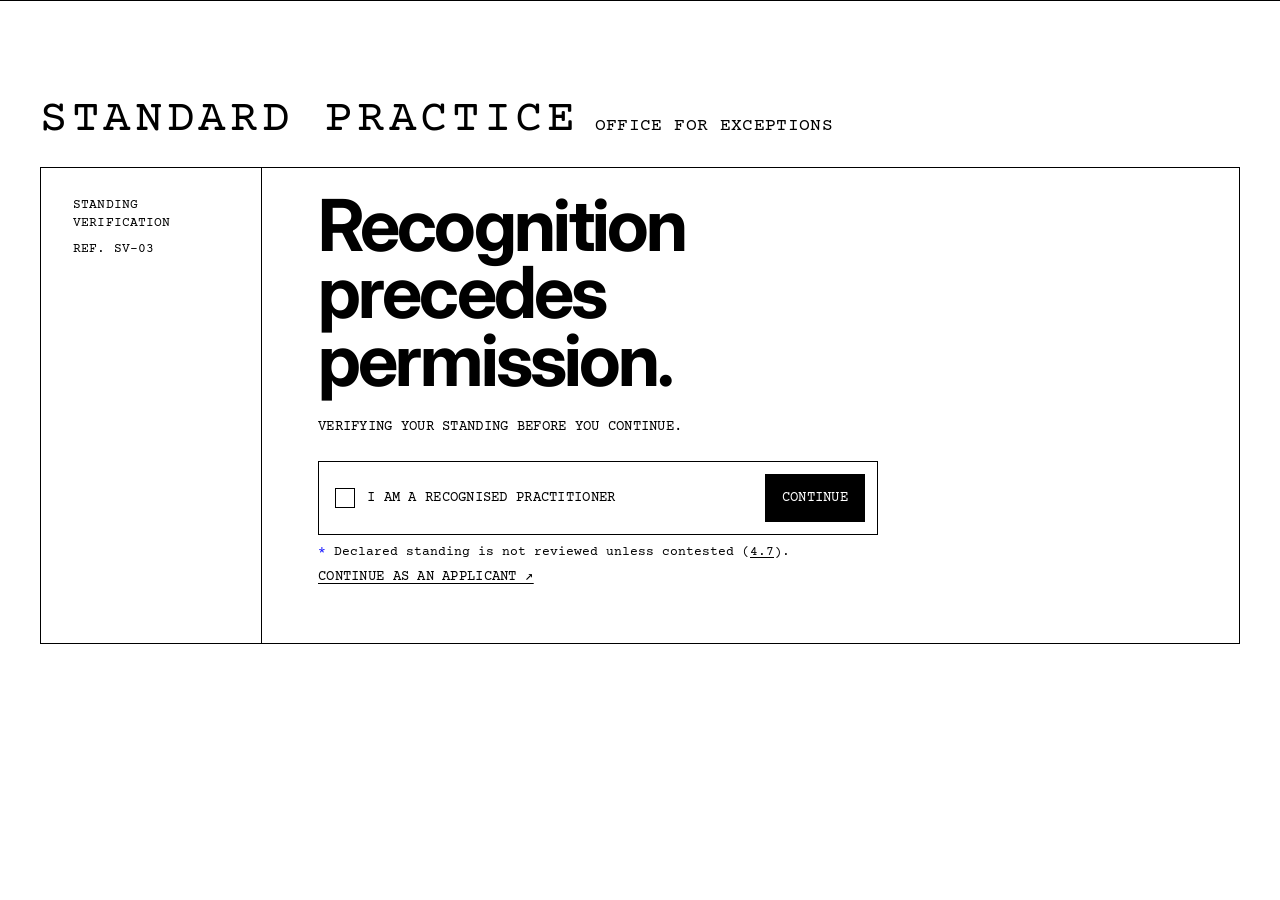
==== commit 98b2c9d6: "Remove the utility strip, set monospace in regular weight, add space Drop the Charter revision and d" ====
--- a/index.html
+++ b/index.html
@@ -7,19 +7,13 @@
   <link rel="icon" href="data:,">
   <link rel="preconnect" href="https://fonts.googleapis.com">
   <link rel="preconnect" href="https://fonts.gstatic.com" crossorigin>
-  <link rel="stylesheet" href="https://fonts.googleapis.com/css2?family=Courier+Prime:wght@400;700&family=Inter:wght@400;700&display=swap">
+  <link rel="stylesheet" href="https://fonts.googleapis.com/css2?family=Courier+Prime&family=Inter:wght@400;700&display=swap">
   <link rel="stylesheet" href="styles.css">
   <script src="app.js"></script>
 </head>
 <body>
   <a class="skip" href="#main">Skip to content</a>
   <header class="masthead">
-    <div class="utility">
-      <div class="frame utility__row mono-s">
-        <span><span class="utility__est">Est. 1852 · </span>Practice Charter Rev. 03</span>
-        <span data-today></span>
-      </div>
-    </div>
   </header>
 
   <main id="main" class="gate">
--- a/styles.css
+++ b/styles.css
@@ -15,22 +15,25 @@
 
   --rule: 1px solid var(--ink);
   --max: 1440px;
-  --margin: 24px;
+  --margin: 40px;
 
   --s1: 4px;
   --s2: 8px;
   --s3: 12px;
   --s4: 16px;
   --s5: 24px;
-  --s6: 40px;
-  --s7: 64px;
-  --s8: 104px;
+  --s6: 56px;
+  --s7: 96px;
+  --s8: 136px;
 
   --fade: 150ms;
 }
 
+@media (max-width: 1023px) {
+  :root { --margin: 28px; }
+}
 @media (max-width: 639px) {
-  :root { --margin: 16px; }
+  :root { --margin: 20px; --s6: 40px; --s7: 64px; --s8: 88px; }
 }
 
 /* ------------------------------------------------------------------
@@ -46,6 +49,7 @@
   background: var(--paper);
   color: var(--ink);
   font: 400 16px/1.5 var(--sans);
+  font-synthesis-weight: none;
   overflow-wrap: break-word;
 }
 
@@ -80,7 +84,7 @@
   padding: var(--s2) var(--s3);
   background: var(--blue);
   color: var(--paper);
-  font: 700 14px/1 var(--mono);
+  font: 400 14px/1 var(--mono);
   text-transform: uppercase;
 }
 .skip:focus { top: var(--s2); }
@@ -107,7 +111,7 @@
 .copy p + p { margin-top: 0.6em; }
 
 .mono {
-  font: 700 14px/1.35 var(--mono);
+  font: 400 14px/1.35 var(--mono);
   text-transform: uppercase;
   letter-spacing: 0.02em;
 }
@@ -119,7 +123,7 @@
 }
 
 .mono-l {
-  font: 700 clamp(18px, 1.9vw, 26px) / 1.2 var(--mono);
+  font: 400 clamp(18px, 1.9vw, 26px) / 1.2 var(--mono);
   text-transform: uppercase;
 }
 
@@ -156,14 +160,17 @@
 .cmp > * {
   min-width: 0;
   background: var(--paper);
-  padding: var(--s4) var(--s5) var(--s5);
+  padding: 28px 32px 36px;
+}
+@media (max-width: 639px) {
+  .cmp > * { padding: 20px 20px 24px; }
 }
 .cmp > .is-blue { background: var(--blue); color: var(--paper); }
 
 /* Repetition band: one readable statement, decorative repeats hidden */
 .repeat {
   overflow: hidden;
-  margin-top: var(--s6);
+  margin-top: var(--s7);
   background: var(--blue);
   color: var(--paper);
   user-select: none;
@@ -171,7 +178,7 @@
 .repeat__track {
   padding-block: var(--s3);
   white-space: nowrap;
-  font: 700 15px/1 var(--mono);
+  font: 400 15px/1 var(--mono);
   text-transform: uppercase;
   letter-spacing: 0.02em;
 }
@@ -193,7 +200,7 @@
   border-radius: 0;
   background: var(--ink);
   color: var(--paper);
-  font: 700 14px/1.2 var(--mono);
+  font: 400 14px/1.2 var(--mono);
   text-transform: uppercase;
   letter-spacing: 0.02em;
   text-decoration: none;
@@ -208,7 +215,7 @@
   border: 0;
   background: none;
   color: var(--ink);
-  font: 700 14px/1.35 var(--mono);
+  font: 400 14px/1.35 var(--mono);
   text-transform: uppercase;
   letter-spacing: 0.02em;
   text-decoration: underline;
@@ -227,7 +234,7 @@
   text-transform: uppercase;
   white-space: nowrap;
 }
-.state--complete { font-weight: 700; }
+.state--complete { font-weight: 400; }
 .state--complete::before {
   content: "";
   display: inline-block;
@@ -236,14 +243,14 @@
   margin-right: 0.45em;
   background: currentColor;
 }
-.state--waived { font-weight: 700; color: var(--blue); }
+.state--waived { color: var(--blue); }
 
 /* Qualification beside the choice it affects. The asterisk carries the colour. */
 .qual {
   margin-top: var(--s2);
   font: 400 13px/1.45 var(--mono);
 }
-.qual::before { content: "* "; color: var(--blue); font-weight: 700; }
+.qual::before { content: "* "; color: var(--blue); font-weight: 400; }
 
 /* Defined Terms, cross-references, asterisks */
 .term {
@@ -314,7 +321,7 @@
   justify-content: space-between;
   gap: var(--s3);
   padding: var(--s3) 0;
-  font: 700 14px/1.3 var(--mono);
+  font: 400 14px/1.3 var(--mono);
   text-transform: uppercase;
   letter-spacing: 0.02em;
   list-style: none;
@@ -331,15 +338,6 @@
    Masthead
    ------------------------------------------------------------------ */
 
-.utility { border-bottom: var(--rule); }
-.utility__row {
-  display: flex;
-  flex-wrap: wrap;
-  justify-content: space-between;
-  gap: var(--s1) var(--s5);
-  padding-block: 6px;
-}
-
 .masthead { border-bottom: var(--rule); }
 
 .mast {
@@ -348,7 +346,7 @@
   align-items: center;
   justify-content: space-between;
   gap: var(--s3) var(--s5);
-  padding-block: var(--s4);
+  padding-block: var(--s5);
 }
 
 .mast__mark {
@@ -359,7 +357,7 @@
   text-decoration: none;
 }
 .mast__name {
-  font: 700 clamp(19px, 2vw, 28px) / 1 var(--mono);
+  font: 400 clamp(19px, 2vw, 28px) / 1 var(--mono);
   letter-spacing: 0.08em;
   text-transform: uppercase;
 }
@@ -374,7 +372,7 @@
   flex-wrap: wrap;
   align-items: stretch;
   border: var(--rule);
-  font: 700 14px/1 var(--mono);
+  font: 400 14px/1 var(--mono);
   text-transform: uppercase;
   letter-spacing: 0.02em;
 }
@@ -387,7 +385,7 @@
   padding: 0 var(--s3);
 }
 .mast__standing { font-weight: 400; }
-.mast__standing strong { font-weight: 700; }
+.mast__standing strong { font-weight: 400; }
 .mast__nav ul { display: flex; flex-wrap: wrap; }
 .mast__nav li { border-left: var(--rule); display: flex; }
 .mast__nav a { text-decoration: none; }
@@ -395,7 +393,6 @@
 .mast__nav a[aria-current="page"] { background: var(--ink); color: var(--paper); }
 
 @media (max-width: 639px) {
-  .utility__est { display: none; }
   .mast__nav { width: 100%; }
   .mast__standing { width: 100%; border-bottom: var(--rule); }
   .mast__nav ul { width: 100%; }
@@ -408,14 +405,14 @@
    Footer
    ------------------------------------------------------------------ */
 
-.site-footer { margin-top: var(--s7); border-top: var(--rule); }
+.site-footer { margin-top: var(--s8); border-top: var(--rule); }
 .footer-row {
   display: flex;
   flex-wrap: wrap;
   align-items: baseline;
   justify-content: space-between;
   gap: var(--s3) var(--s5);
-  padding-block: var(--s4) var(--s5);
+  padding-block: var(--s5) var(--s6);
 }
 .footer-links { display: flex; flex-wrap: wrap; gap: var(--s2) var(--s5); }
 .footer-links a { text-decoration: none; }
@@ -433,7 +430,7 @@
    Page heading (inner pages)
    ------------------------------------------------------------------ */
 
-.page-head { padding-block: var(--s6) var(--s5); }
+.page-head { padding-block: var(--s7) var(--s6); }
 .page-head .statement { margin-top: var(--s3); max-width: 22ch; }
 .page-head__assert { margin-top: var(--s3); }
 .page-head__prior { margin-top: var(--s2); }
@@ -443,7 +440,7 @@
    The gate
    ------------------------------------------------------------------ */
 
-.gate { padding-block: var(--s6) var(--s7); }
+.gate { padding-block: var(--s7) var(--s8); }
 .gate-mast { display: flex; flex-wrap: wrap; align-items: baseline; gap: var(--s2) var(--s4); margin-bottom: var(--s5); }
 .gate-mast .mast__name { font-size: clamp(22px, 3.6vw, 48px); }
 .gate-mast .mast__sub { font-size: clamp(14px, 1.4vw, 18px); }
@@ -469,7 +466,7 @@
   display: flex;
   align-items: center;
   gap: var(--s3);
-  font: 700 14px/1.3 var(--mono);
+  font: 400 14px/1.3 var(--mono);
   text-transform: uppercase;
   letter-spacing: 0.02em;
   cursor: pointer;
@@ -516,8 +513,8 @@
    Home
    ------------------------------------------------------------------ */
 
-.hero { padding-block: var(--s6) var(--s5); }
-.hero .monument { margin-top: var(--s4); }
+.hero { padding-block: var(--s7) var(--s6); }
+.hero .monument { margin-top: var(--s5); }
 .monument__line { display: block; }
 .hero__foot {
   display: flex;
@@ -525,9 +522,11 @@
   align-items: flex-end;
   justify-content: space-between;
   gap: var(--s4) var(--s5);
-  margin-top: var(--s5);
-}
-.hero__foot .lede { max-width: 30ch; }
+  margin-top: var(--s6);
+}
+@media (min-width: 768px) {
+  .hero__foot .lede { white-space: nowrap; }
+}
 
 /* Standing: one ledger line between the declaration and the routes */
 .standing {
@@ -536,12 +535,12 @@
   align-items: baseline;
   justify-content: space-between;
   gap: var(--s2) var(--s5);
-  padding-block: var(--s3);
+  padding-block: var(--s4);
   border-top: var(--rule);
 }
 .standing__facts { display: flex; flex-wrap: wrap; gap: var(--s2) var(--s5); }
 .standing__facts div { display: flex; gap: var(--s2); }
-.standing__facts dd { font-weight: 700; }
+.standing__facts dd { font-weight: 400; }
 @media (max-width: 639px) {
   .standing__facts { display: block; width: 100%; }
   .standing__facts div { justify-content: space-between; padding-block: 4px; border-bottom: 1px dotted var(--ink); }
@@ -571,7 +570,7 @@
   font: 400 13px/1.35 var(--mono);
   text-transform: uppercase;
 }
-.route__list .route__outcome { grid-template-columns: 3.6em auto minmax(0, 1fr); font-weight: 700; }
+.route__list .route__outcome { grid-template-columns: 3.6em auto minmax(0, 1fr); font-weight: 400; }
 .route__outcome span:last-child { text-align: right; }
 
 .cell-notice .mono-l { margin-block: var(--s2) var(--s4); max-width: 24ch; }
@@ -597,8 +596,8 @@
   display: grid;
   grid-template-columns: minmax(200px, 1fr) minmax(0, 5fr);
   gap: var(--s4) var(--s5);
-  margin-top: var(--s6);
-  padding-top: var(--s3);
+  margin-top: var(--s7);
+  padding-top: var(--s4);
   border-top: var(--rule);
 }
 .permits .statement { font-size: clamp(24px, 2.4vw, 34px); margin-top: var(--s2); }
@@ -625,7 +624,7 @@
   .permits-table td[data-label]::before { content: attr(data-label); display: block; font: 400 13px/1.3 var(--mono); text-transform: uppercase; }
 }
 
-.authority { margin-top: var(--s7); }
+.authority { margin-top: var(--s8); }
 .authority .statement { max-width: 22ch; }
 .authority .link { display: inline-block; margin-top: var(--s3); }
 
@@ -636,7 +635,7 @@
 .label {
   display: block;
   margin-bottom: 6px;
-  font: 700 13px/1.3 var(--mono);
+  font: 400 13px/1.3 var(--mono);
   text-transform: uppercase;
   letter-spacing: 0.02em;
 }
@@ -655,7 +654,8 @@
 .input:focus-visible { outline: 2px solid var(--blue); outline-offset: -1px; }
 textarea.input { min-height: 6em; resize: vertical; }
 .input[type="number"] { max-width: 9em; }
-.input:disabled { border-style: dotted; cursor: not-allowed; }
+.input:disabled { border-style: dotted; color: var(--ink); -webkit-text-fill-color: var(--ink); opacity: 1; cursor: not-allowed; }
+.input::placeholder { color: var(--ink); opacity: 1; }
 
 .box {
   appearance: none;
@@ -696,7 +696,7 @@
 .choices { border-top: var(--rule); }
 .choices .choice { border-bottom: var(--rule); }
 
-.form-error { margin-top: var(--s2); color: var(--blue); font: 700 14px/1.4 var(--mono); text-transform: uppercase; }
+.form-error { margin-top: var(--s2); color: var(--blue); font: 400 14px/1.4 var(--mono); text-transform: uppercase; }
 .form-error:empty { display: none; }
 .input[aria-invalid="true"] { border-color: var(--blue); box-shadow: inset 0 0 0 1px var(--blue); }
 
@@ -724,7 +724,7 @@
 .rail-list li:last-child { border-bottom: 0; }
 .rail-list a { font: 400 13px/1.3 var(--mono); text-transform: uppercase; text-decoration: none; }
 .rail-list a:hover { color: var(--blue); text-decoration: underline; }
-.rail-status { margin-top: var(--s1); font: 700 17px/1.25 var(--mono); text-transform: uppercase; }
+.rail-status { margin-top: var(--s1); font: 400 17px/1.25 var(--mono); text-transform: uppercase; }
 .rail .qual { margin-top: var(--s1); }
 .rail__submit .btn { width: 100%; }
 
@@ -738,8 +738,8 @@
   padding: var(--s3) var(--s4);
   border-bottom: var(--rule);
 }
-.dossier-sec__num { font: 700 15px/1 var(--mono); }
-.dossier-sec__head h2 { font: 700 15px/1.3 var(--mono); text-transform: uppercase; letter-spacing: 0.02em; }
+.dossier-sec__num { font: 400 15px/1 var(--mono); }
+.dossier-sec__head h2 { font: 400 15px/1.3 var(--mono); text-transform: uppercase; letter-spacing: 0.02em; }
 .dossier-sec__head h2:focus { outline: none; }
 .dossier-sec__body {
   display: grid;
@@ -756,9 +756,8 @@
   gap: var(--s3);
   padding: var(--s2) var(--s3);
   border: var(--rule);
-  font: 700 22px/1 var(--mono);
-}
-.readout .mono-s { font-weight: 400; }
+  font: 400 22px/1 var(--mono);
+}
 
 .grounds { border: var(--rule); }
 .ground { border-bottom: var(--rule); }
@@ -771,7 +770,7 @@
   padding: var(--s2) var(--s3);
   cursor: pointer;
 }
-.ground__code { font: 700 14px/1 var(--mono); }
+.ground__code { font: 400 14px/1 var(--mono); }
 .ground__name { font: 700 15px/1.3 var(--sans); }
 .ground__name span { display: block; font: 400 13.5px/1.35 var(--sans); }
 .ground__by { font: 400 13px/1.3 var(--mono); text-transform: uppercase; text-align: right; }
@@ -812,7 +811,7 @@
   border: var(--rule);
 }
 .decision > div { min-width: 0; padding: var(--s3) var(--s4) var(--s4); background: var(--paper); }
-.decision dd { margin-top: var(--s2); font: 700 17px/1.25 var(--mono); text-transform: uppercase; }
+.decision dd { margin-top: var(--s2); font: 400 17px/1.25 var(--mono); text-transform: uppercase; }
 .decision .decision__main { background: var(--blue); color: var(--paper); }
 .decision__main dd { font-size: clamp(28px, 4.2vw, 60px); line-height: 1; }
 @media (max-width: 899px) {
@@ -844,7 +843,7 @@
   border: 0;
   background: none;
   color: var(--ink);
-  font: 700 14px/1.3 var(--mono);
+  font: 400 14px/1.3 var(--mono);
   text-transform: uppercase;
   letter-spacing: 0.02em;
   text-align: left;
@@ -865,8 +864,8 @@
 /* Letter on letterhead */
 .letter { border: var(--rule); background: var(--paper); }
 .letterhead { display: grid; grid-template-columns: minmax(0, 1fr) auto; border-bottom: var(--rule); }
-.letterhead__office { padding: var(--s3) var(--s4); font: 700 14px/1.4 var(--mono); text-transform: uppercase; letter-spacing: 0.08em; }
-.letterhead__office span { display: block; font-weight: 400; letter-spacing: 0.02em; }
+.letterhead__office { padding: var(--s3) var(--s4); font: 400 14px/1.4 var(--mono); text-transform: uppercase; letter-spacing: 0.08em; }
+.letterhead__office span { display: block; letter-spacing: 0.02em; }
 .letterhead__meta {
   display: grid;
   grid-template-columns: auto auto;
@@ -877,9 +876,9 @@
   text-transform: uppercase;
 }
 .letter__basis { padding: 6px var(--s4); border-bottom: var(--rule); font: 400 13px/1.4 var(--mono); }
-.letter__re { padding: var(--s3) var(--s4) 0; font: 700 14px/1.4 var(--mono); }
+.letter__re { padding: var(--s3) var(--s4) 0; font: 400 14px/1.4 var(--mono); }
 .letter__body { padding: var(--s4) var(--s4) var(--s2); }
-.letter__status { margin-bottom: var(--s3); font: 700 clamp(19px, 2vw, 26px) / 1.3 var(--mono); text-transform: uppercase; }
+.letter__status { margin-bottom: var(--s3); font: 400 clamp(19px, 2vw, 26px) / 1.3 var(--mono); text-transform: uppercase; }
 .letter__title { margin-bottom: var(--s3); font: 700 22px/1.15 var(--sans); letter-spacing: -0.01em; }
 .letter__body p { max-width: 64ch; }
 .letter__body p + p { margin-top: 0.6em; }
@@ -888,7 +887,7 @@
 .letter__body .letter__quote { margin: 0 0 var(--s3); padding-left: var(--s3); border-left: 3px solid var(--blue); font-style: italic; }
 .letter__sign { padding: var(--s5) var(--s4) var(--s3); }
 .letter__sign-line { display: block; width: 14em; max-width: 100%; height: var(--s6); border-bottom: var(--rule); }
-.letter__officer { margin-top: var(--s2); font: 700 13px/1.3 var(--mono); text-transform: uppercase; }
+.letter__officer { margin-top: var(--s2); font: 400 13px/1.3 var(--mono); text-transform: uppercase; }
 .letter__foot {
   display: flex;
   justify-content: space-between;
@@ -924,9 +923,8 @@
   padding-block: var(--s2);
   border-block: var(--rule);
 }
-.case__head dd { font-weight: 700; }
+.case__head dd { font-weight: 400; }
 .case__work, .public__work { font: 400 15px/1.4 var(--sans); text-transform: none; }
-.case__head .case__work { font-weight: 400; }
 .case__stages li {
   display: grid;
   grid-template-columns: 5.5em minmax(0, 1.2fr) minmax(0, 1fr) 7.5em;
@@ -935,7 +933,7 @@
   border-bottom: 1px dotted var(--ink);
 }
 .case__stages li:last-child { border-bottom: var(--rule); }
-.case__status { font-weight: 700; }
+.case__status { font-weight: 400; }
 @media (max-width: 767px) {
   .case__head { grid-template-columns: 1fr; }
   .case__stages li { grid-template-columns: 5em minmax(0, 1fr); gap: 2px var(--s3); }
@@ -946,8 +944,7 @@
 .rr { margin-top: var(--s4); padding: var(--s3) var(--s4) var(--s4); border: var(--rule); border-left: 4px solid var(--blue); }
 .rr > * + *, .rr__form > * + * { margin-top: var(--s3); }
 .rr__meta div { display: flex; gap: var(--s3); }
-.rr__meta dd { font-weight: 700; }
-.rr__meta .case__work { font-weight: 400; }
+.rr__meta dd { font-weight: 400; }
 .rr__reply:focus { outline: none; }
 .rr__reply > * + * { margin-top: var(--s2); }
 
@@ -985,7 +982,7 @@
   padding-block: var(--s3);
   border-block: var(--rule);
 }
-.ledger__summary dd { margin-top: 2px; font-weight: 700; }
+.ledger__summary dd { margin-top: 2px; font-weight: 400; }
 @media (max-width: 767px) { .ledger__summary { grid-template-columns: 1fr 1fr; } }
 @media (max-width: 539px) {
   .ledger__summary { grid-template-columns: 1fr; gap: 0; padding-block: var(--s1); }
@@ -1019,7 +1016,7 @@
 .record-table td:last-child, .record-table th:last-child { padding-right: 0; }
 .record-table .record-no { width: 3em; }
 .record-table .nowrap { white-space: nowrap; }
-.record-table .status.is-qual::after { content: " *"; color: var(--blue); font-weight: 700; }
+.record-table .status.is-qual::after { content: " *"; color: var(--blue); font-weight: 400; }
 .record-open {
   margin: 0;
   padding: 0;
@@ -1075,7 +1072,7 @@
 }
 .filing__meta > div { padding: var(--s2) var(--s5) var(--s2) var(--s4); border-left: var(--rule); }
 .filing__meta > div:first-child { border-left: 0; }
-.filing__meta dd { font-weight: 700; }
+.filing__meta dd { font-weight: 400; }
 .filing__body { padding: var(--s4); }
 .filing__body > * + * { margin-top: var(--s4); }
 .filing__foot { display: flex; flex-wrap: wrap; align-items: center; gap: var(--s3) var(--s5); }
@@ -1094,7 +1091,7 @@
 
 .charter-meta { display: flex; flex-wrap: wrap; gap: var(--s1) var(--s5); margin-top: var(--s4); padding-block: var(--s2); border-block: var(--rule); }
 .charter-meta div { display: flex; gap: var(--s2); }
-.charter-meta dd { font-weight: 700; }
+.charter-meta dd { font-weight: 400; }
 
 .charter {
   display: grid;
@@ -1117,7 +1114,7 @@
 
 .charter__body { max-width: 860px; }
 .part { scroll-margin-top: var(--s5); }
-.part + .part { margin-top: var(--s6); }
+.part + .part { margin-top: var(--s7); }
 .part__title {
   display: flex;
   flex-wrap: wrap;
@@ -1125,11 +1122,10 @@
   padding-block: var(--s2);
   border-top: 2px solid var(--ink);
   border-bottom: var(--rule);
-  font: 700 15px/1.3 var(--mono);
+  font: 400 15px/1.3 var(--mono);
   text-transform: uppercase;
   letter-spacing: 0.02em;
 }
-.part__title span { font-weight: 400; }
 
 .preamble { padding-top: var(--s3); }
 .preamble p { max-width: 64ch; font: 400 17px/1.55 var(--sans); }
@@ -1139,11 +1135,11 @@
   display: grid;
   grid-template-columns: 3.4em minmax(0, 1fr);
   gap: 0 var(--s3);
-  padding: var(--s2) var(--s2) var(--s2) 0;
+  padding: var(--s3) var(--s2) var(--s3) 0;
   border-bottom: 1px dotted var(--ink);
   scroll-margin-top: var(--s5);
 }
-.clause__num { padding-top: 3px; font: 700 13px/1.4 var(--mono); }
+.clause__num { padding-top: 3px; font: 400 13px/1.4 var(--mono); }
 .clause p, .clause__items { max-width: 64ch; font: 400 16px/1.5 var(--sans); }
 .clause > p + p, .clause .clause__qual { grid-column: 2; }
 .clause__qual { margin-top: 0.3em; }
@@ -1166,7 +1162,7 @@
 .schedule-table th, .schedule-table td { padding: var(--s2) var(--s3) var(--s2) 0; border-bottom: var(--rule); text-align: left; vertical-align: top; }
 .schedule-table thead th { font: 400 13px/1.3 var(--mono); text-transform: uppercase; }
 .schedule-table tbody th { font: 700 15px/1.4 var(--sans); white-space: nowrap; }
-.schedule-table tbody th .mono-s { margin-right: var(--s2); font-weight: 700; }
+.schedule-table tbody th .mono-s { margin-right: var(--s2); font-weight: 400; }
 .schedule-table td { font: 400 15px/1.45 var(--sans); }
 .schedule-table tr { scroll-margin-top: var(--s5); }
 
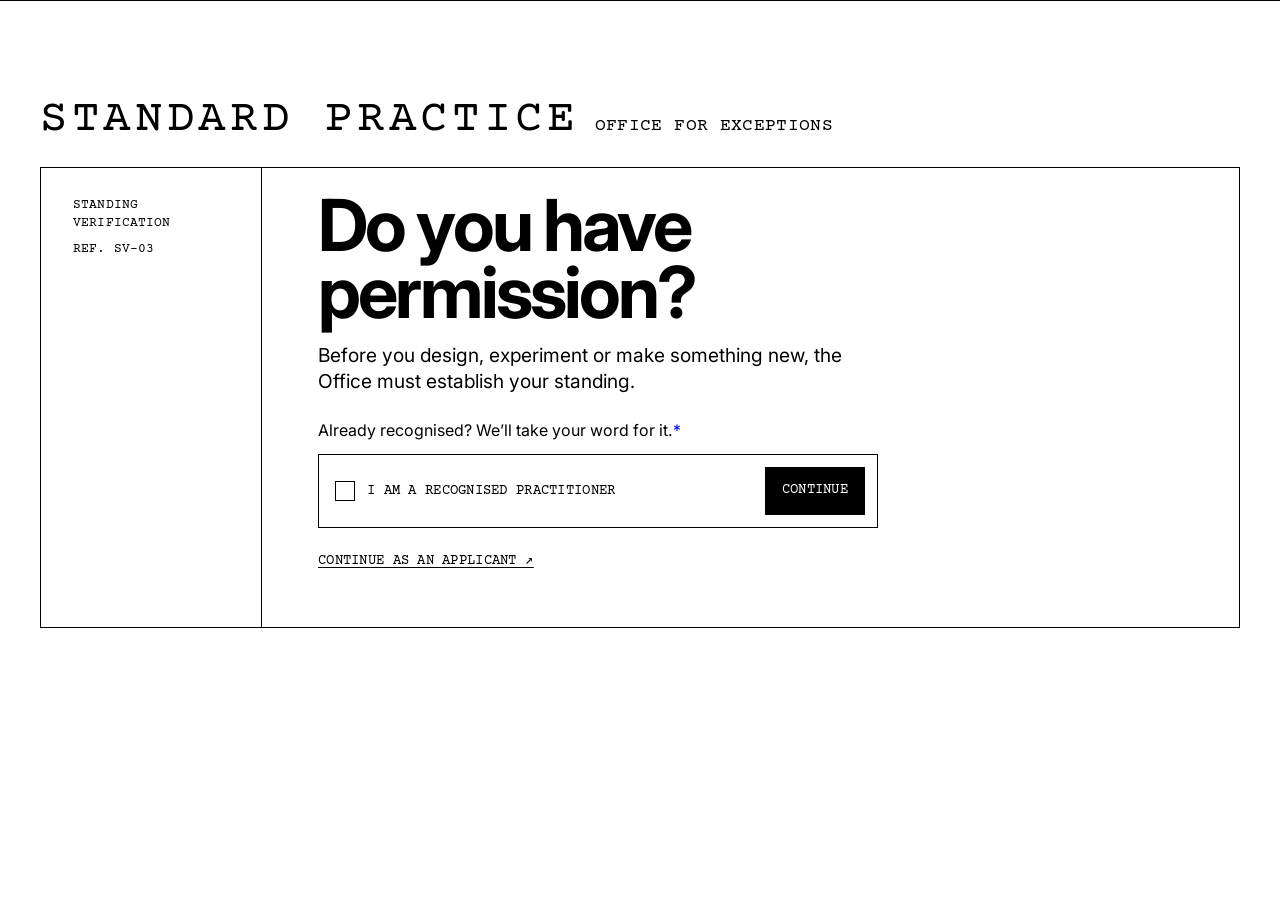
==== commit 1fb0800f: "Open on the question of permission Replace the homepage hero with "You have ideas. / Do you have per" ====
--- a/index.html
+++ b/index.html
@@ -30,8 +30,9 @@
         </div>
 
         <div class="gate-main">
-          <h1 class="statement">Recognition precedes permission.</h1>
-          <p class="mono" id="gate-status" tabindex="-1" aria-live="polite">Verifying your standing before you continue.</p>
+          <h1 class="statement">Do you have permission?</h1>
+          <p class="lede gate-lede">Before you design, experiment or make something new, the Office must establish your standing.</p>
+          <p class="mono" id="gate-status" tabindex="-1" aria-live="polite"></p>
 
           <div class="gate-file" id="open-file" hidden>
             <p class="mono-s">Case file open</p>
@@ -50,6 +51,7 @@
           </div>
 
           <form id="verify" novalidate>
+            <p class="hero__small gate-route" id="declared-qual">Already recognised? We’ll take your word for it.<button class="ast" type="button" aria-label="Qualification" data-q="A person who declares Standing at verification is presumed to hold it. The presumption is not reviewed unless contested by a Practitioner of Standing (4.7).">*</button></p>
             <div class="gate-widget">
               <label class="check">
                 <input class="box" type="checkbox" id="declared" name="declared" aria-describedby="declared-qual">
@@ -57,7 +59,6 @@
               </label>
               <button class="btn" type="submit">Continue</button>
             </div>
-            <p class="qual" id="declared-qual">Declared standing is not reviewed unless contested (<a class="xref" href="charter.html#c-4-7">4.7</a>).</p>
           </form>
 
           <a class="link" id="as-applicant" href="#calibration">Continue as an Applicant <span aria-hidden="true">↗</span></a>
--- a/styles.css
+++ b/styles.css
@@ -101,6 +101,7 @@
 }
 
 .statement {
+  text-wrap: balance;
   font: 700 clamp(26px, 3.2vw, 46px) / 1.02 var(--sans);
   letter-spacing: -0.03em;
 }
@@ -170,7 +171,7 @@
 /* Repetition band: one readable statement, decorative repeats hidden */
 .repeat {
   overflow: hidden;
-  margin-top: var(--s7);
+  margin-top: var(--s6);
   background: var(--blue);
   color: var(--paper);
   user-select: none;
@@ -405,7 +406,7 @@
    Footer
    ------------------------------------------------------------------ */
 
-.site-footer { margin-top: var(--s8); border-top: var(--rule); }
+.site-footer { margin-top: var(--s7); border-top: var(--rule); }
 .footer-row {
   display: flex;
   flex-wrap: wrap;
@@ -450,6 +451,10 @@
 .gate-main { padding: var(--s5) var(--s6) var(--s6); }
 .gate-main .statement { max-width: 12ch; font-size: clamp(36px, 5.6vw, 84px); line-height: 0.94; letter-spacing: -0.04em; }
 .gate-main > * + * { margin-top: var(--s5); }
+.gate-main .gate-lede { max-width: 44ch; margin-top: var(--s4); }
+#gate-status:empty { display: none; }
+.gate-route { margin-bottom: var(--s3); }
+#as-applicant { display: inline-block; }
 
 .gate-widget {
   display: flex;
@@ -513,20 +518,26 @@
    Home
    ------------------------------------------------------------------ */
 
-.hero { padding-block: var(--s7) var(--s6); }
-.hero .monument { margin-top: var(--s5); }
+.hero { padding-block: var(--s6) 40px; }
+.hero .monument { margin-top: var(--s4); }
 .monument__line { display: block; }
+/* The statement, then a deliberate pause before the question */
+.hero__headline { font-size: clamp(40px, 7.4vw, 124px); line-height: 0.95; }
+.monument__question { margin-top: 0.14em; }
 .hero__foot {
   display: flex;
-  flex-wrap: wrap;
-  align-items: flex-end;
-  justify-content: space-between;
-  gap: var(--s4) var(--s5);
-  margin-top: var(--s6);
-}
+  flex-direction: column;
+  align-items: flex-start;
+  gap: var(--s4);
+  margin-top: var(--s5);
+}
+.hero__foot .lede { max-width: 54ch; }
 @media (min-width: 768px) {
-  .hero__foot .lede { white-space: nowrap; }
-}
+  .hero__foot .lede span { display: block; }
+}
+.hero__small { font: 400 16px/1.45 var(--sans); }
+.hero__small a { text-decoration: underline; text-decoration-thickness: 1px; text-underline-offset: 3px; }
+.hero__small a:hover { color: var(--blue); }
 
 /* Standing: one ledger line between the declaration and the routes */
 .standing {
@@ -538,7 +549,7 @@
   padding-block: var(--s4);
   border-top: var(--rule);
 }
-.standing__facts { display: flex; flex-wrap: wrap; gap: var(--s2) var(--s5); }
+.standing__facts { display: flex; flex-wrap: wrap; gap: var(--s2) var(--s4); }
 .standing__facts div { display: flex; gap: var(--s2); }
 .standing__facts dd { font-weight: 400; }
 @media (max-width: 639px) {
@@ -596,7 +607,7 @@
   display: grid;
   grid-template-columns: minmax(200px, 1fr) minmax(0, 5fr);
   gap: var(--s4) var(--s5);
-  margin-top: var(--s7);
+  margin-top: var(--s6);
   padding-top: var(--s4);
   border-top: var(--rule);
 }
@@ -624,7 +635,7 @@
   .permits-table td[data-label]::before { content: attr(data-label); display: block; font: 400 13px/1.3 var(--mono); text-transform: uppercase; }
 }
 
-.authority { margin-top: var(--s8); }
+.authority { margin-top: var(--s7); }
 .authority .statement { max-width: 22ch; }
 .authority .link { display: inline-block; margin-top: var(--s3); }
 
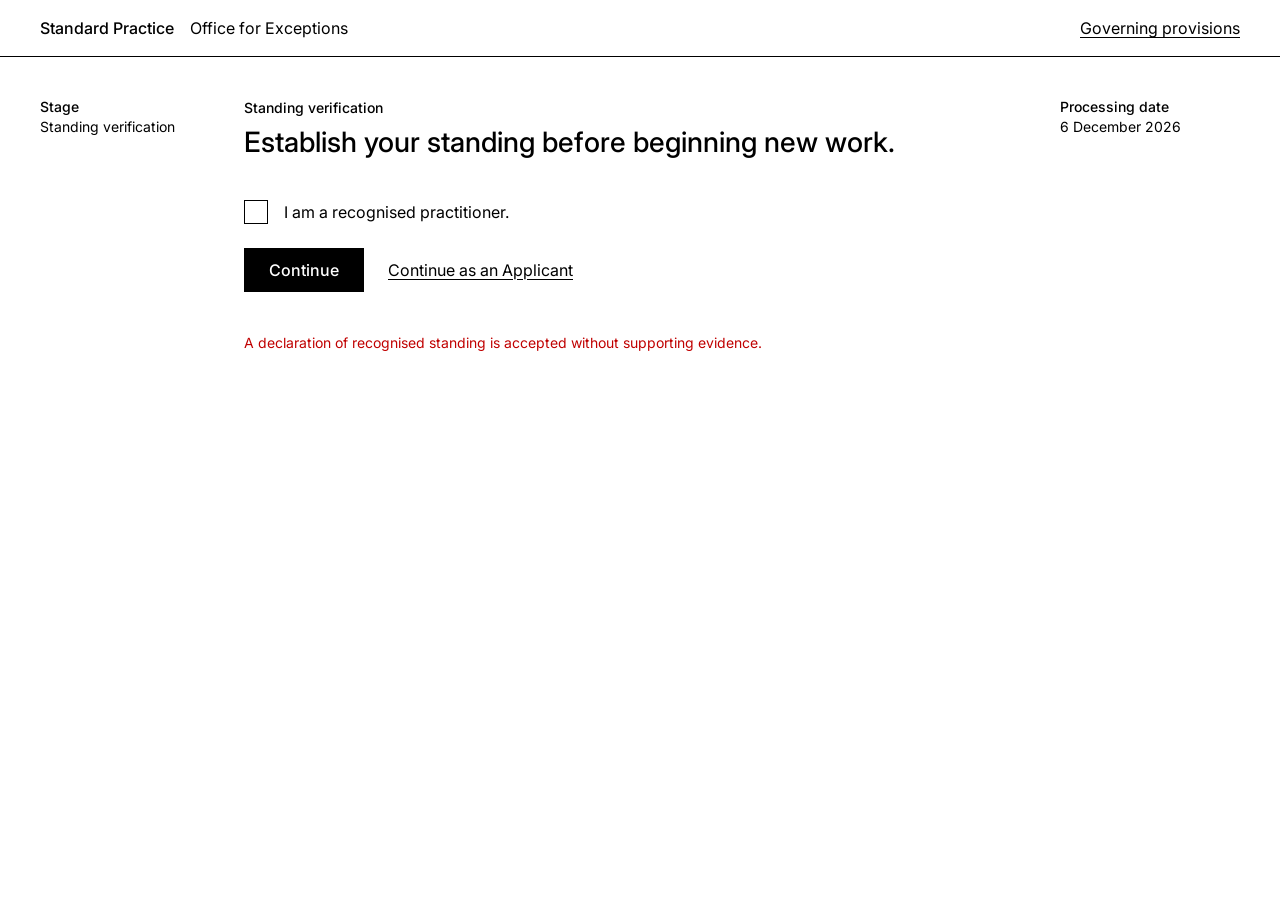
==== commit 408df841: "Rebuild as the single-case prototype Replace the multi-page site with one page holding one case, per" ====
--- a/index.html
+++ b/index.html
@@ -1,260 +1,156 @@
 <!doctype html>
-<html lang="en-GB" data-page="gate">
+<html lang="en-GB">
 <head>
   <meta charset="utf-8">
   <meta name="viewport" content="width=device-width, initial-scale=1">
-  <title>Standard Practice — Office for Exceptions</title>
+  <title>Standard Practice / Office for Exceptions</title>
   <link rel="icon" href="data:,">
   <link rel="preconnect" href="https://fonts.googleapis.com">
   <link rel="preconnect" href="https://fonts.gstatic.com" crossorigin>
-  <link rel="stylesheet" href="https://fonts.googleapis.com/css2?family=Courier+Prime&family=Inter:wght@400;700&display=swap">
+  <link rel="stylesheet" href="https://fonts.googleapis.com/css2?family=Inter:wght@400;500&display=swap">
   <link rel="stylesheet" href="styles.css">
-  <script src="app.js"></script>
+  <script type="module" src="app.js"></script>
 </head>
 <body>
-  <a class="skip" href="#main">Skip to content</a>
-  <header class="masthead">
-  </header>
+  <!-- Every visible string is written into these regions from copy.js by app.js. -->
+  <header class="header" id="header"></header>
 
-  <main id="main" class="gate">
-    <div class="frame">
-      <div class="gate-mast">
-        <p class="mast__name">Standard Practice</p>
-        <p class="mast__sub">Office for Exceptions</p>
-      </div>
+  <div class="layout">
+    <aside class="case-info" id="case-info"></aside>
 
-      <div class="cmp gate-panel">
-        <div class="gate-rail mono-s">
-          <span>Standing verification</span>
-          <span>Ref. SV-03</span>
-        </div>
+    <main class="workspace" id="workspace">
+      <section class="active" id="active"></section>
+      <section class="case-index" id="case-index" hidden></section>
+      <section class="panel" id="panel" hidden></section>
+    </main>
 
-        <div class="gate-main">
-          <h1 class="statement">Do you have permission?</h1>
-          <p class="lede gate-lede">Before you design, experiment or make something new, the Office must establish your standing.</p>
-          <p class="mono" id="gate-status" tabindex="-1" aria-live="polite"></p>
+    <aside class="margin" id="margin"></aside>
+  </div>
 
-          <div class="gate-file" id="open-file" hidden>
-            <p class="mono-s">Case file open</p>
-            <p class="copy">Standing on file: <strong id="file-standing"></strong>. <span id="file-count"></span> in your Record. Re-verification replaces your Standing. Your case file is retained.</p>
-            <div class="actions">
-              <a class="link" href="home.html">Return to the Office <span aria-hidden="true">→</span></a>
-              <button class="link" type="button" id="close-file" aria-expanded="false" aria-controls="close-confirm">Close the case file</button>
-            </div>
-            <div class="gate-close" id="close-confirm" hidden>
-              <p class="qual">Closing the file removes its correspondence from this session. A closed file cannot be reopened.</p>
-              <div class="actions">
-                <button class="btn" type="button" id="close-confirmed">Close the file</button>
-                <button class="link" type="button" id="close-cancel">Keep the file</button>
-              </div>
-            </div>
-          </div>
+  <div class="visually-hidden" id="status" role="status" aria-live="polite"></div>
 
-          <form id="verify" novalidate>
-            <p class="hero__small gate-route" id="declared-qual">Already recognised? We’ll take your word for it.<button class="ast" type="button" aria-label="Qualification" data-q="A person who declares Standing at verification is presumed to hold it. The presumption is not reviewed unless contested by a Practitioner of Standing (4.7).">*</button></p>
-            <div class="gate-widget">
-              <label class="check">
-                <input class="box" type="checkbox" id="declared" name="declared" aria-describedby="declared-qual">
-                <span>I am a recognised practitioner</span>
-              </label>
-              <button class="btn" type="submit">Continue</button>
-            </div>
-          </form>
+  <!-- Print only: every issued document. -->
+  <section class="print-record" id="print-record"></section>
 
-          <a class="link" id="as-applicant" href="#calibration">Continue as an Applicant <span aria-hidden="true">↗</span></a>
+  <!-- The nine calibration specimens. Labels are in copy.js, keyed by data-specimen. -->
+  <template id="specimens">
+    <!-- Book title page -->
+    <svg data-specimen="title-page" viewBox="0 0 120 120" aria-hidden="true">
+      <g font-family="Georgia, serif" text-anchor="middle" fill="#000">
+        <text x="60" y="44" font-size="11">A Short History</text>
+        <text x="60" y="58" font-size="11">of Type</text>
+        <text x="60" y="72" font-size="5.5" font-style="italic">Second edition</text>
+        <text x="60" y="102" font-size="4.6">London</text>
+      </g>
+      <line x1="52" y1="84" x2="68" y2="84" stroke="#000" stroke-width=".5"/>
+    </svg>
 
-          <div class="gate-receipt" id="assumed" tabindex="-1" hidden>
-            <p class="mono-l"><span class="rev">Standing assumed.</span></p>
-            <p class="copy">Evidence was not requested.</p>
-            <a class="btn" href="home.html">Enter the Office <span aria-hidden="true">→</span></a>
-          </div>
+    <!-- Company logo -->
+    <svg data-specimen="logo" viewBox="0 0 120 120" aria-hidden="true">
+      <circle cx="60" cy="50" r="22" fill="#000"/>
+      <rect x="60" y="28" width="22" height="22" fill="#fff"/>
+      <text x="60" y="94" text-anchor="middle" font-family="Inter, sans-serif" font-size="10" font-weight="500" fill="#000">Northline</text>
+    </svg>
 
-          <form class="calibration" id="calibration" hidden novalidate>
-            <h2 class="calibration__head mono" tabindex="-1">
-              Select all examples of
-              <span class="statement">good design.</span>
-            </h2>
+    <!-- Railway timetable -->
+    <svg data-specimen="timetable" viewBox="0 0 120 120" aria-hidden="true">
+      <g font-family="Inter, sans-serif" font-size="6.5" fill="#000">
+        <text x="14" y="36" font-weight="500">Station</text>
+        <text x="106" y="36" font-weight="500" text-anchor="end">Departs</text>
+        <text x="14" y="52">Central</text><text x="106" y="52" text-anchor="end">08:14</text>
+        <text x="14" y="68">Riverside</text><text x="106" y="68" text-anchor="end">08:22</text>
+        <text x="14" y="84">Northgate</text><text x="106" y="84" text-anchor="end">08:31</text>
+      </g>
+      <g stroke="#000">
+        <line x1="14" y1="41" x2="106" y2="41" stroke-width=".75"/>
+        <line x1="14" y1="57" x2="106" y2="57" stroke-width=".35"/>
+        <line x1="14" y1="73" x2="106" y2="73" stroke-width=".35"/>
+        <line x1="14" y1="89" x2="106" y2="89" stroke-width=".75"/>
+      </g>
+    </svg>
 
-            <div class="calibration__grid">
-          <button class="tile" type="button" aria-pressed="false" aria-label="Specimen 1">
-            <span class="specimen">
-              <svg viewBox="0 0 120 120" aria-hidden="true">
-                <text x="60" y="58" text-anchor="middle" font-family="Georgia, serif" font-size="13">The Exhibition</text>
-                <line x1="50" y1="66" x2="70" y2="66" stroke="#000" stroke-width=".5"/>
-                <text x="60" y="77" text-anchor="middle" font-family="Georgia, serif" font-style="italic" font-size="6.5">of the Works of Industry</text>
-              </svg>
-            </span>
-            <span class="tile__mark"><svg viewBox="0 0 24 24" aria-hidden="true"><path d="M6 12.5l4 4 8-9" fill="none" stroke="#fff" stroke-width="2"/></svg></span>
-          </button>
+    <!-- Website landing page -->
+    <svg data-specimen="landing-page" viewBox="0 0 120 120" aria-hidden="true">
+      <rect width="120" height="120" fill="#000"/>
+      <g font-family="Inter, sans-serif" fill="#fff">
+        <text x="14" y="50" font-size="11" font-weight="500">Build without</text>
+        <text x="14" y="63" font-size="11" font-weight="500">limits.</text>
+        <text x="14" y="75" font-size="5.2">Everything you need, in one place.</text>
+      </g>
+      <rect x="14" y="84" width="42" height="13" fill="#fff"/>
+      <text x="35" y="92.6" text-anchor="middle" font-family="Inter, sans-serif" font-size="5.2" font-weight="500" fill="#000">Get started</text>
+    </svg>
 
-          <button class="tile" type="button" aria-pressed="false" aria-label="Specimen 2">
-            <span class="specimen">
-              <svg viewBox="0 0 120 120" aria-hidden="true">
-                <g fill="none" stroke="#000" stroke-width="2.6" stroke-linecap="round" stroke-linejoin="round">
-                  <path d="M19 53c1.4 13-1.6 26 .6 41"/>
-                  <path d="M19.5 55c9-8.5 20.5-3 17 8.5-2.6 8.2-12.6 7.6-17 1.8"/>
-                  <path d="M47 29c-1.3 15 1.8 28-.8 42.5-.3 4.3 3 4.6 5.2 1.2"/>
-                  <path d="M71 57c-8.4-5.6-15.6 2.6-13.4 9.8 2 6.6 10.4 5.4 12.6-2.4"/>
-                  <path d="M70.6 55.5c-.8 7 .2 12.6 3.6 17.2"/>
-                  <path d="M81 55c1.8 7.4 4.4 13 8.8 15"/>
-                  <path d="M99 53c-3 13.6-8.2 26.6-14.4 38.4-3.6 6.2-9.6 5-11.2.6"/>
-                </g>
-              </svg>
-            </span>
-            <span class="tile__mark"><svg viewBox="0 0 24 24" aria-hidden="true"><path d="M6 12.5l4 4 8-9" fill="none" stroke="#fff" stroke-width="2"/></svg></span>
-          </button>
+    <!-- Typographic poster on a visible grid -->
+    <svg data-specimen="poster" viewBox="0 0 120 120" aria-hidden="true">
+      <g stroke="#000" stroke-width=".3">
+        <line x1="10" y1="0" x2="10" y2="120"/>
+        <line x1="70" y1="0" x2="70" y2="120"/>
+        <line x1="0" y1="96" x2="120" y2="96"/>
+      </g>
+      <rect x="10" y="14" width="60" height="7" fill="#000"/>
+      <g font-family="Inter, sans-serif" fill="#000">
+        <text x="11" y="42" font-size="14" font-weight="500">Form</text>
+        <text x="11" y="56" font-size="14" font-weight="500">follows</text>
+        <text x="73" y="44" font-size="4.6">Zurich</text>
+        <text x="73" y="50" font-size="4.6">Basel</text>
+        <text x="12" y="106" font-size="4.6">03</text>
+        <text x="73" y="106" font-size="4.6">Exhibition</text>
+      </g>
+    </svg>
 
-          <button class="tile" type="button" aria-pressed="false" aria-label="Specimen 3">
-            <span class="specimen">
-              <svg viewBox="0 0 120 120" aria-hidden="true">
-                <g font-family="Inter, sans-serif" font-size="6.5" style="font-variant-numeric: tabular-nums">
-                  <text x="14" y="36" font-weight="500">Revision</text>
-                  <text x="46" y="36" font-weight="500">Means</text>
-                  <text x="106" y="36" font-weight="500" text-anchor="end">Year</text>
-                  <line x1="14" y1="41" x2="106" y2="41" stroke="#000" stroke-width=".75"/>
-                  <text x="14" y="52">01</text><text x="46" y="52">Machine</text><text x="106" y="52" text-anchor="end">1852</text>
-                  <line x1="14" y1="57" x2="106" y2="57" stroke="#000" stroke-width=".35"/>
-                  <text x="14" y="68">02</text><text x="46" y="68">Desk</text><text x="106" y="68" text-anchor="end">1985</text>
-                  <line x1="14" y1="73" x2="106" y2="73" stroke="#000" stroke-width=".35"/>
-                  <text x="14" y="84">03</text><text x="46" y="84">Sentence</text><text x="106" y="84" text-anchor="end">2026</text>
-                  <line x1="14" y1="89" x2="106" y2="89" stroke="#000" stroke-width=".75"/>
-                </g>
-              </svg>
-            </span>
-            <span class="tile__mark"><svg viewBox="0 0 24 24" aria-hidden="true"><path d="M6 12.5l4 4 8-9" fill="none" stroke="#fff" stroke-width="2"/></svg></span>
-          </button>
+    <!-- Magazine spread -->
+    <svg data-specimen="magazine" viewBox="0 0 120 120" aria-hidden="true">
+      <rect x="12" y="24" width="46" height="72" fill="#000"/>
+      <text x="64" y="36" font-family="Georgia, serif" font-size="10" fill="#000">Quiet</text>
+      <text x="64" y="47" font-family="Georgia, serif" font-size="10" fill="#000">rooms</text>
+      <g stroke="#000" stroke-width=".6">
+        <line x1="64" y1="58" x2="108" y2="58"/>
+        <line x1="64" y1="63" x2="108" y2="63"/>
+        <line x1="64" y1="68" x2="108" y2="68"/>
+        <line x1="64" y1="73" x2="108" y2="73"/>
+        <line x1="64" y1="78" x2="108" y2="78"/>
+        <line x1="64" y1="83" x2="108" y2="83"/>
+        <line x1="64" y1="88" x2="108" y2="88"/>
+        <line x1="64" y1="93" x2="92" y2="93"/>
+      </g>
+    </svg>
 
-          <button class="tile" type="button" aria-pressed="false" aria-label="Specimen 4">
-            <span class="specimen">
-              <svg viewBox="0 0 120 120" aria-hidden="true">
-                <rect width="120" height="120" fill="#0000ff"/>
-                <g font-family="Inter, sans-serif" fill="#fff">
-                  <text x="14" y="50" font-size="11" font-weight="500">Build without</text>
-                  <text x="14" y="63" font-size="11" font-weight="500">limits.</text>
-                  <text x="14" y="75" font-size="5.2">Everything you need, in one place.</text>
-                </g>
-                <rect x="14" y="84" width="42" height="13" fill="#fff"/>
-                <text x="35" y="92.6" text-anchor="middle" font-family="Inter, sans-serif" font-size="5.2" font-weight="500" fill="#0000ff">Get started</text>
-              </svg>
-            </span>
-            <span class="tile__mark"><svg viewBox="0 0 24 24" aria-hidden="true"><path d="M6 12.5l4 4 8-9" fill="none" stroke="#fff" stroke-width="2"/></svg></span>
-          </button>
+    <!-- Chair -->
+    <svg data-specimen="chair" viewBox="0 0 120 120" aria-hidden="true">
+      <g fill="none" stroke="#000" stroke-width="2.4" stroke-linecap="square" stroke-linejoin="miter">
+        <path d="M42 22v74"/>
+        <path d="M42 66h38"/>
+        <path d="M80 66v30"/>
+        <path d="M42 30h14"/>
+        <path d="M42 42h14"/>
+      </g>
+    </svg>
 
-          <button class="tile" type="button" aria-pressed="false" aria-label="Specimen 5">
-            <span class="specimen">
-              <svg viewBox="0 0 120 120" aria-hidden="true">
-                <circle cx="60" cy="60" r="3.5" fill="#000"/>
-              </svg>
-            </span>
-            <span class="tile__mark"><svg viewBox="0 0 24 24" aria-hidden="true"><path d="M6 12.5l4 4 8-9" fill="none" stroke="#fff" stroke-width="2"/></svg></span>
-          </button>
+    <!-- Phone app screen -->
+    <svg data-specimen="app-screen" viewBox="0 0 120 120" aria-hidden="true">
+      <rect x="38" y="12" width="44" height="96" fill="#fff" stroke="#000" stroke-width="1"/>
+      <text x="43" y="26" font-family="Inter, sans-serif" font-size="6" font-weight="500" fill="#000">Today</text>
+      <g fill="#000">
+        <rect x="43" y="33" width="8" height="8"/>
+        <rect x="43" y="47" width="8" height="8"/>
+        <rect x="43" y="61" width="8" height="8"/>
+        <rect x="43" y="92" width="34" height="9"/>
+      </g>
+      <g stroke="#000" stroke-width=".7">
+        <line x1="55" y1="37" x2="77" y2="37"/>
+        <line x1="55" y1="51" x2="77" y2="51"/>
+        <line x1="55" y1="65" x2="72" y2="65"/>
+      </g>
+    </svg>
 
-          <button class="tile" type="button" aria-pressed="false" aria-label="Specimen 6">
-            <span class="specimen">
-              <svg viewBox="0 0 120 120" aria-hidden="true">
-                <g stroke="#000" stroke-width=".3">
-                  <line x1="10" y1="0" x2="10" y2="120"/>
-                  <line x1="70" y1="0" x2="70" y2="120"/>
-                  <line x1="0" y1="96" x2="120" y2="96"/>
-                </g>
-                <rect x="10" y="14" width="60" height="7" fill="#0000ff"/>
-                <g font-family="Inter, sans-serif" font-weight="500" font-size="14" letter-spacing="-.5">
-                  <text x="11" y="42">Form</text>
-                  <text x="11" y="56">follows</text>
-                </g>
-                <g font-family="Inter, sans-serif" font-size="4.6">
-                  <text x="73" y="44">Zurich</text>
-                  <text x="73" y="50">Basel</text>
-                  <text x="12" y="106">03</text>
-                  <text x="73" y="106">1852</text>
-                </g>
-              </svg>
-            </span>
-            <span class="tile__mark"><svg viewBox="0 0 24 24" aria-hidden="true"><path d="M6 12.5l4 4 8-9" fill="none" stroke="#fff" stroke-width="2"/></svg></span>
-          </button>
-
-          <button class="tile" type="button" aria-pressed="false" aria-label="Specimen 7">
-            <span class="specimen">
-              <svg viewBox="0 0 120 120" aria-hidden="true">
-                <g font-family="Inter, sans-serif" font-size="4.6">
-                  <text x="10" y="12" textLength="100" lengthAdjust="spacing">Standard Practice was constituted in 1852,</text>
-                  <text x="10" y="17.75" textLength="100" lengthAdjust="spacing">in the year following the Great Exhibition,</text>
-                  <text x="10" y="23.5" textLength="100" lengthAdjust="spacing">by the master guilds of the decorative and</text>
-                  <text x="10" y="29.25" textLength="100" lengthAdjust="spacing">manufacturing trades. Its purpose was to</text>
-                  <text x="10" y="35" textLength="100" lengthAdjust="spacing">preserve the standard of work at a time</text>
-                  <text x="10" y="40.75" textLength="100" lengthAdjust="spacing">when machines had made production</text>
-                  <text x="10" y="46.5" textLength="100" lengthAdjust="spacing">available to persons of no standing. The</text>
-                  <text x="10" y="52.25" textLength="100" lengthAdjust="spacing">Charter has since been revised twice. In</text>
-                  <text x="10" y="58" textLength="100" lengthAdjust="spacing">1985, the setting of type became available</text>
-                  <text x="10" y="63.75" textLength="100" lengthAdjust="spacing">to any person with a desk. In 2026, the</text>
-                  <text x="10" y="69.5" textLength="100" lengthAdjust="spacing">production of finished work became</text>
-                  <text x="10" y="75.25" textLength="100" lengthAdjust="spacing">available to any person with a sentence.</text>
-                  <text x="10" y="81" textLength="100" lengthAdjust="spacing">On each occasion, the means of making</text>
-                  <text x="10" y="86.75" textLength="100" lengthAdjust="spacing">became more widely held. On each</text>
-                  <text x="10" y="92.5" textLength="100" lengthAdjust="spacing">occasion, the Office ensured that the right</text>
-                  <text x="10" y="98.25" textLength="100" lengthAdjust="spacing">to make did not follow. Standard Practice</text>
-                  <text x="10" y="104" textLength="100" lengthAdjust="spacing">is a meritocratic body. Standing is earned.</text>
-                  <text x="10" y="109.75">It is assessed by those who have earned it.</text>
-                </g>
-              </svg>
-            </span>
-            <span class="tile__mark"><svg viewBox="0 0 24 24" aria-hidden="true"><path d="M6 12.5l4 4 8-9" fill="none" stroke="#fff" stroke-width="2"/></svg></span>
-          </button>
-
-          <button class="tile" type="button" aria-pressed="false" aria-label="Specimen 8">
-            <span class="specimen">
-              <svg viewBox="0 0 120 120" aria-hidden="true">
-                <g fill="none" stroke="#000" stroke-width=".9" stroke-linecap="round">
-                  <path d="M38 28c9 .8 19 1.4 29 1.2"/>
-                  <path d="M37.6 27.4c.6 14-.4 28 .8 42.6"/>
-                  <path d="M66.4 29.6c.8 12 .6 24 1.6 36.6"/>
-                  <path d="M34 70.4c16-1.8 33-3.4 50.6-4.2"/>
-                  <path d="M33.4 72.6c11.4.4 24-1 37-2.2l14.6-1.8"/>
-                  <path d="M36 71l-2 25.4"/>
-                  <path d="M45 73.2l1.6 17"/>
-                  <path d="M83.2 67.2l1 26.6"/>
-                  <path d="M72 70.6l-.8 18"/>
-                  <path d="M40 40.4c8 .4 17 .8 26.4 0" stroke-width=".5"/>
-                  <path d="M40.4 50.6c7.6 .6 16 .4 26-.6" stroke-width=".5"/>
-                </g>
-                <g fill="none" stroke="#000" stroke-width="2" stroke-linecap="round">
-                  <path d="M22 22c26 25 52 52 78 80"/>
-                  <path d="M99 20C74 47 49 73 23 100"/>
-                </g>
-              </svg>
-            </span>
-            <span class="tile__mark"><svg viewBox="0 0 24 24" aria-hidden="true"><path d="M6 12.5l4 4 8-9" fill="none" stroke="#fff" stroke-width="2"/></svg></span>
-          </button>
-
-          <button class="tile" type="button" aria-pressed="false" aria-label="Specimen 9">
-            <span class="specimen">
-              <svg viewBox="0 0 120 120" aria-hidden="true">
-                <rect x="20" y="20" width="80" height="80" fill="none" stroke="#000" stroke-width=".75"/>
-                <rect x="50" y="28" width="20" height="4" fill="#000"/>
-                <rect x="50" y="88" width="20" height="4" fill="#000"/>
-                <rect x="28" y="48" width="12" height="24" fill="none" stroke="#000" stroke-width=".75"/>
-                <rect x="80" y="48" width="12" height="24" fill="none" stroke="#000" stroke-width=".75"/>
-                <rect x="54" y="54" width="12" height="12" fill="#000"/>
-                <line x1="60" y1="36" x2="60" y2="48" stroke="#000" stroke-width=".5"/>
-                <line x1="60" y1="72" x2="60" y2="84" stroke="#000" stroke-width=".5"/>
-              </svg>
-            </span>
-            <span class="tile__mark"><svg viewBox="0 0 24 24" aria-hidden="true"><path d="M6 12.5l4 4 8-9" fill="none" stroke="#fff" stroke-width="2"/></svg></span>
-          </button>
-        </div>
-            <div class="calibration__foot">
-              <button class="btn" type="submit">Submit</button>
-            </div>
-          </form>
-
-          <div class="gate-receipt" id="receipt" tabindex="-1" hidden>
-            <p class="mono-l"><span class="rev">Calibration recorded.</span></p>
-            <p class="copy">Thank you. Your selections have been retained with the Standard (<a class="xref" href="charter.html#c-b-5">Schedule B</a>).</p>
-            <a class="btn" href="home.html">Enter the Office <span aria-hidden="true">→</span></a>
-          </div>
-        </div>
-      </div>
-    </div>
-  </main>
+    <!-- Wayfinding sign -->
+    <svg data-specimen="sign" viewBox="0 0 120 120" aria-hidden="true">
+      <rect x="20" y="34" width="80" height="52" fill="#000"/>
+      <path d="M32 60h24M46 50l10 10-10 10" fill="none" stroke="#fff" stroke-width="3.4"/>
+      <text x="64" y="58" font-family="Inter, sans-serif" font-size="7" font-weight="500" fill="#fff">Platform</text>
+      <text x="64" y="68" font-family="Inter, sans-serif" font-size="7" font-weight="500" fill="#fff">1-4</text>
+    </svg>
+  </template>
 </body>
 </html>
--- a/styles.css
+++ b/styles.css
@@ -1,39 +1,46 @@
-/* Standard Practice — Office for Exceptions
-   Shared stylesheet. The Office occupies the visual field. */
+/* Standard Practice / Office for Exceptions
+   The only stylesheet, and the only place tokens are defined. */
 
 /* ------------------------------------------------------------------
    Tokens
    ------------------------------------------------------------------ */
 
 :root {
-  --ink: #000;
-  --paper: #fff;
-  --blue: #0000ff;
-
-  --mono: "Courier Prime", "Courier New", ui-monospace, monospace;
-  --sans: "Inter", system-ui, sans-serif;
-
-  --rule: 1px solid var(--ink);
-  --max: 1440px;
-  --margin: 40px;
-
-  --s1: 4px;
-  --s2: 8px;
-  --s3: 12px;
-  --s4: 16px;
-  --s5: 24px;
-  --s6: 56px;
-  --s7: 96px;
-  --s8: 136px;
-
-  --fade: 150ms;
-}
-
-@media (max-width: 1023px) {
-  :root { --margin: 28px; }
-}
-@media (max-width: 639px) {
-  :root { --margin: 20px; --s6: 40px; --s7: 64px; --s8: 88px; }
+  --black: #000000;
+  --white: #FFFFFF;
+  --red: #C00000;
+
+  --sans: Inter, "Helvetica Neue", Arial, sans-serif;
+  --serif: Georgia, "Times New Roman", Times, serif;
+
+  --rule: 1px solid var(--black);
+
+  --text-s: 14px;
+  --text-m: 16px;
+  --text-doc: 18px;
+  --text-title: 24px;
+  --text-heading: 28px;
+
+  --space-1: 4px;
+  --space-2: 8px;
+  --space-3: 16px;
+  --space-4: 24px;
+  --space-5: 40px;
+  --space-6: 64px;
+
+  --gutter: 16px;
+  --measure: 60ch;
+  --document: 760px;
+
+  color-scheme: light;
+}
+
+@media (min-width: 768px) {
+  :root { --gutter: 24px; }
+}
+
+@media (min-width: 1024px) {
+  :root { --gutter: 40px; }
 }
 
 /* ------------------------------------------------------------------
@@ -46,1226 +53,461 @@
 
 body {
   margin: 0;
-  background: var(--paper);
-  color: var(--ink);
-  font: 400 16px/1.5 var(--sans);
-  font-synthesis-weight: none;
-  overflow-wrap: break-word;
-}
-
-h1, h2, h3, h4, p, figure, dl, dd, ul, ol, fieldset, table { margin: 0; }
-ul, ol { padding: 0; list-style: none; }
-fieldset { border: 0; padding: 0; min-width: 0; }
-legend { padding: 0; }
-a { color: inherit; }
-button, input, textarea, select { font: inherit; color: inherit; }
-svg { display: block; }
-[hidden] { display: none !important; }
-
-::selection { background: var(--blue); color: var(--paper); }
-
-:focus-visible { outline: 2px solid var(--blue); outline-offset: 2px; }
-
-.vh {
-  position: absolute !important;
+  background: var(--white);
+  color: var(--black);
+  font: 400 var(--text-m) / 1.5 var(--sans);
+  overflow-wrap: anywhere;
+}
+
+h1, h2, h3, p, dl, dd, ul, ol, fieldset, legend { margin: 0; padding: 0; }
+ul, ol { list-style: none; }
+fieldset { border: 0; min-width: 0; }
+
+h1, h2, h3 { font-size: inherit; font-weight: 500; }
+
+button, input, textarea { font: inherit; color: inherit; border-radius: 0; }
+
+::selection { background: var(--black); color: var(--white); }
+
+:focus-visible { outline: 2px solid var(--black); outline-offset: 2px; }
+
+/* Focus is moved to these by script when a new stage or notice arrives. */
+[tabindex="-1"]:focus { outline: none; }
+
+.visually-hidden {
+  position: absolute;
   width: 1px;
   height: 1px;
   margin: -1px;
   overflow: hidden;
-  clip: rect(0 0 0 0);
+  clip-path: inset(50%);
   white-space: nowrap;
 }
 
-.skip {
-  position: absolute;
-  top: -100px;
-  left: var(--margin);
-  z-index: 60;
-  padding: var(--s2) var(--s3);
-  background: var(--blue);
-  color: var(--paper);
-  font: 400 14px/1 var(--mono);
-  text-transform: uppercase;
-}
-.skip:focus { top: var(--s2); }
-
-/* ------------------------------------------------------------------
-   Type
-   Courier Prime carries every uppercase word of the institution.
-   Inter carries sentence-case declarations and prose.
-   ------------------------------------------------------------------ */
-
-.monument {
-  font: 700 clamp(44px, 7.3vw, 132px) / 0.9 var(--sans);
-  letter-spacing: -0.045em;
-}
-
-.statement {
-  text-wrap: balance;
-  font: 700 clamp(26px, 3.2vw, 46px) / 1.02 var(--sans);
-  letter-spacing: -0.03em;
-}
-
-.lede { font: 400 clamp(18px, 1.5vw, 22px) / 1.35 var(--sans); }
-
-.copy { font: 400 16px/1.5 var(--sans); }
-.copy p + p { margin-top: 0.6em; }
-
-.mono {
-  font: 400 14px/1.35 var(--mono);
-  text-transform: uppercase;
-  letter-spacing: 0.02em;
-}
-
-.mono-s {
-  font: 400 13px/1.4 var(--mono);
-  text-transform: uppercase;
-  letter-spacing: 0.01em;
-}
-
-.mono-l {
-  font: 400 clamp(18px, 1.9vw, 26px) / 1.2 var(--mono);
-  text-transform: uppercase;
-}
-
-/* Reversed text: the Office's voice at full volume.
-   Reserved for consequential notices and interventions. */
-.rev {
-  background: var(--blue);
-  color: var(--paper);
-  padding: 0.04em 0.22em;
-  -webkit-box-decoration-break: clone;
-  box-decoration-break: clone;
-}
-
-.blue { color: var(--blue); }
-
-/* ------------------------------------------------------------------
-   Frame and compartments
-   ------------------------------------------------------------------ */
-
-.frame {
-  width: 100%;
-  max-width: calc(var(--max) + 2 * var(--margin));
+/* ------------------------------------------------------------------
+   Layout: 2 columns of case information, 8 of document, 2 of margin
+   ------------------------------------------------------------------ */
+
+.layout {
+  display: grid;
+  grid-template-columns: minmax(0, 1fr);
+  gap: var(--space-4);
+  max-width: 1440px;
   margin-inline: auto;
-  padding-inline: var(--margin);
-}
-
-/* Adjoining compartments separated by single black rules */
-.cmp {
-  display: grid;
-  gap: 1px;
-  background: var(--ink);
-  border: var(--rule);
-}
-.cmp > * {
-  min-width: 0;
-  background: var(--paper);
-  padding: 28px 32px 36px;
-}
-@media (max-width: 639px) {
-  .cmp > * { padding: 20px 20px 24px; }
-}
-.cmp > .is-blue { background: var(--blue); color: var(--paper); }
-
-/* Repetition band: one readable statement, decorative repeats hidden */
-.repeat {
-  overflow: hidden;
-  margin-top: var(--s6);
-  background: var(--blue);
-  color: var(--paper);
-  user-select: none;
-}
-.repeat__track {
-  padding-block: var(--s3);
-  white-space: nowrap;
-  font: 400 15px/1 var(--mono);
-  text-transform: uppercase;
-  letter-spacing: 0.02em;
-}
-.repeat__mark { padding-inline: 0.6em; }
-
-/* ------------------------------------------------------------------
-   Actions
-   ------------------------------------------------------------------ */
-
-.btn {
-  display: inline-flex;
-  align-items: center;
+  padding: var(--space-4) var(--gutter) var(--space-6);
+}
+
+@media (min-width: 1024px) {
+  .layout {
+    grid-template-columns: repeat(12, minmax(0, 1fr));
+    padding-top: var(--space-5);
+  }
+  .case-info { grid-column: span 2; }
+  .workspace { grid-column: span 8; }
+  .margin { grid-column: span 2; }
+  .case-info, .margin { position: sticky; top: var(--space-4); align-self: start; }
+}
+
+/* ------------------------------------------------------------------
+   Header
+   ------------------------------------------------------------------ */
+
+.header {
+  display: flex;
+  flex-wrap: wrap;
   justify-content: space-between;
-  gap: var(--s5);
-  min-height: 48px;
-  margin: 0;
-  padding: var(--s3) var(--s4);
-  border: 1px solid var(--ink);
-  border-radius: 0;
-  background: var(--ink);
-  color: var(--paper);
-  font: 400 14px/1.2 var(--mono);
-  text-transform: uppercase;
-  letter-spacing: 0.02em;
-  text-decoration: none;
-  text-align: left;
+  gap: var(--space-1) var(--space-4);
+  padding: var(--space-3) max(var(--gutter), calc((100% - 1440px) / 2 + var(--gutter)));
+  border-bottom: var(--rule);
+}
+
+.header__office { display: flex; flex-wrap: wrap; gap: 0 var(--space-3); }
+.header__name { font-weight: 500; }
+.header__case { display: flex; flex-wrap: wrap; gap: 0 var(--space-4); }
+
+/* ------------------------------------------------------------------
+   Case information and margin
+   ------------------------------------------------------------------ */
+
+.facts { display: grid; gap: var(--space-3); font-size: var(--text-s); line-height: 1.4; }
+.facts dt { font-weight: 500; }
+
+.margin { padding-top: var(--space-3); border-top: var(--rule); }
+.case-info { padding-bottom: var(--space-3); border-bottom: var(--rule); }
+
+@media (min-width: 1024px) {
+  .margin { padding-top: 0; border-top: 0; }
+  .case-info { padding-bottom: 0; border-bottom: 0; }
+}
+
+@media (max-width: 1023px) {
+  .facts { grid-template-columns: repeat(auto-fit, minmax(150px, 1fr)); }
+}
+
+/* ------------------------------------------------------------------
+   Procedure: Inter
+   ------------------------------------------------------------------ */
+
+.eyebrow { font-size: var(--text-s); font-weight: 500; }
+
+.heading {
+  max-width: 24em;
+  margin-top: var(--space-2);
+  font-size: var(--text-heading);
+  font-weight: 500;
+  line-height: 1.2;
+}
+
+.support { max-width: var(--measure); margin-top: var(--space-2); }
+
+.receipt {
+  max-width: var(--measure);
+  padding-bottom: var(--space-3);
+  border-bottom: var(--rule);
+  margin-bottom: var(--space-5);
+  font-weight: 500;
+}
+
+/* Red: qualifications and conditional decisions only. */
+.is-qualified { color: var(--red); }
+
+.qualification { max-width: var(--measure); margin-top: var(--space-5); font-size: var(--text-s); }
+
+.gate__declare { margin-top: var(--space-5); }
+
+/* ------------------------------------------------------------------
+   Controls
+   ------------------------------------------------------------------ */
+
+.button {
+  min-height: 44px;
+  padding: var(--space-2) var(--space-4);
+  border: 1px solid var(--black);
+  background: var(--black);
+  color: var(--white);
+  font-weight: 500;
   cursor: pointer;
 }
-.btn:hover { background: var(--blue); border-color: var(--blue); }
+
+.button:hover { background: var(--white); color: var(--black); }
 
 .link {
-  margin: 0;
   padding: 0;
   border: 0;
   background: none;
-  color: var(--ink);
-  font: 400 14px/1.35 var(--mono);
-  text-transform: uppercase;
-  letter-spacing: 0.02em;
+  color: var(--black);
   text-decoration: underline;
-  text-decoration-thickness: 1px;
   text-underline-offset: 3px;
-  text-align: left;
   cursor: pointer;
 }
-.link:hover { color: var(--blue); }
-
-.actions { display: flex; flex-wrap: wrap; align-items: center; gap: var(--s3) var(--s5); }
-
-/* Section status: plain text. Weight marks completion; blue marks a waiver. */
-.state {
-  font: 400 13px/1.2 var(--mono);
-  text-transform: uppercase;
-  white-space: nowrap;
-}
-.state--complete { font-weight: 400; }
-.state--complete::before {
-  content: "";
-  display: inline-block;
-  width: 0.55em;
-  height: 0.55em;
-  margin-right: 0.45em;
-  background: currentColor;
-}
-.state--waived { color: var(--blue); }
-
-/* Qualification beside the choice it affects. The asterisk carries the colour. */
-.qual {
-  margin-top: var(--s2);
-  font: 400 13px/1.45 var(--mono);
-}
-.qual::before { content: "* "; color: var(--blue); font-weight: 400; }
-
-/* Defined Terms, cross-references, asterisks */
-.term {
-  text-decoration: underline dotted;
-  text-decoration-thickness: 1px;
-  text-underline-offset: 0.18em;
-  cursor: help;
-}
-button.term {
-  display: inline;
-  margin: 0;
-  padding: 0;
-  border: 0;
-  background: none;
-  color: inherit;
-  font: inherit;
-  letter-spacing: inherit;
-  text-transform: inherit;
-  text-align: inherit;
-}
-.term:hover { color: var(--blue); }
-.is-blue .term:hover, .decision__main .term:hover { color: inherit; }
-
-.xref {
-  text-decoration: underline;
-  text-decoration-thickness: 1px;
-  text-underline-offset: 0.18em;
-}
-
-.ast {
-  display: inline;
-  margin: 0;
-  padding: 0 0.04em;
-  border: 0;
-  background: none;
-  color: var(--blue);
-  font: inherit;
-  letter-spacing: 0;
-  line-height: 1;
-  cursor: help;
-}
-
-.popover {
-  position: fixed;
-  top: 0;
-  left: 0;
-  z-index: 50;
-  width: max-content;
-  max-width: min(340px, calc(100vw - 2 * var(--margin)));
-  padding: var(--s3) var(--s4);
-  border: 1px solid var(--ink);
-  background: var(--paper);
-  color: var(--ink);
-  pointer-events: none;
-  opacity: 0;
-  visibility: hidden;
-  transition: opacity var(--fade), visibility 0s linear var(--fade);
-}
-.popover.is-open { opacity: 1; visibility: visible; transition: opacity var(--fade); }
-.popover .mono-s { display: block; margin-bottom: var(--s1); color: var(--blue); }
-.popover p { font: 400 15px/1.45 var(--sans); }
-
-/* Disclosures for secondary legal detail */
-.disc { border-top: var(--rule); }
-.disc:last-of-type { border-bottom: var(--rule); }
-.disc > summary {
-  display: flex;
-  justify-content: space-between;
-  gap: var(--s3);
-  padding: var(--s3) 0;
-  font: 400 14px/1.3 var(--mono);
-  text-transform: uppercase;
-  letter-spacing: 0.02em;
-  list-style: none;
-  cursor: pointer;
-}
-.disc > summary::-webkit-details-marker { display: none; }
-.disc > summary::after { content: "+"; color: var(--blue); }
-.disc[open] > summary::after { content: "−"; }
-.disc__body { padding-bottom: var(--s4); }
-.disc__body .clause { display: grid; grid-template-columns: 3.2em 1fr; gap: var(--s2); padding-block: var(--s2); border-top: 1px dotted var(--ink); font-size: 14.5px; }
-.disc__body .clause:first-child { border-top: 0; }
-
-/* ------------------------------------------------------------------
-   Masthead
-   ------------------------------------------------------------------ */
-
-.masthead { border-bottom: var(--rule); }
-
-.mast {
+
+.link:hover { text-decoration-thickness: 2px; }
+
+.actions {
   display: flex;
   flex-wrap: wrap;
   align-items: center;
-  justify-content: space-between;
-  gap: var(--s3) var(--s5);
-  padding-block: var(--s5);
-}
-
-.mast__mark {
-  display: flex;
-  flex-wrap: wrap;
-  align-items: baseline;
-  gap: var(--s1) var(--s4);
-  text-decoration: none;
-}
-.mast__name {
-  font: 400 clamp(19px, 2vw, 28px) / 1 var(--mono);
-  letter-spacing: 0.08em;
-  text-transform: uppercase;
-}
-.mast__sub {
-  font: 400 14px/1.3 var(--mono);
-  letter-spacing: 0.02em;
-  text-transform: uppercase;
-}
-
-.mast__nav {
-  display: flex;
-  flex-wrap: wrap;
-  align-items: stretch;
-  border: var(--rule);
-  font: 400 14px/1 var(--mono);
-  text-transform: uppercase;
-  letter-spacing: 0.02em;
-}
-.mast__standing,
-.mast__nav a {
-  display: flex;
-  align-items: center;
-  gap: var(--s2);
-  min-height: 36px;
-  padding: 0 var(--s3);
-}
-.mast__standing { font-weight: 400; }
-.mast__standing strong { font-weight: 400; }
-.mast__nav ul { display: flex; flex-wrap: wrap; }
-.mast__nav li { border-left: var(--rule); display: flex; }
-.mast__nav a { text-decoration: none; }
-.mast__nav a:hover { color: var(--blue); }
-.mast__nav a[aria-current="page"] { background: var(--ink); color: var(--paper); }
-
-@media (max-width: 639px) {
-  .mast__nav { width: 100%; }
-  .mast__standing { width: 100%; border-bottom: var(--rule); }
-  .mast__nav ul { width: 100%; }
-  .mast__nav li { flex: 1 1 auto; }
-  .mast__nav li:first-child { border-left: 0; }
-  .mast__nav a { justify-content: center; width: 100%; }
-}
-
-/* ------------------------------------------------------------------
-   Footer
-   ------------------------------------------------------------------ */
-
-.site-footer { margin-top: var(--s7); border-top: var(--rule); }
-.footer-row {
-  display: flex;
-  flex-wrap: wrap;
-  align-items: baseline;
-  justify-content: space-between;
-  gap: var(--s3) var(--s5);
-  padding-block: var(--s5) var(--s6);
-}
-.footer-links { display: flex; flex-wrap: wrap; gap: var(--s2) var(--s5); }
-.footer-links a { text-decoration: none; }
-.footer-links a:hover,
-.footer-links a[aria-current="page"] { text-decoration: underline; text-underline-offset: 3px; }
-
-/* ------------------------------------------------------------------
-   Standing-dependent views
-   ------------------------------------------------------------------ */
-
-[data-standing="applicant"] [data-view="recognised"],
-[data-standing="recognised"] [data-view="applicant"] { display: none !important; }
-
-/* ------------------------------------------------------------------
-   Page heading (inner pages)
-   ------------------------------------------------------------------ */
-
-.page-head { padding-block: var(--s7) var(--s6); }
-.page-head .statement { margin-top: var(--s3); max-width: 22ch; }
-.page-head__assert { margin-top: var(--s3); }
-.page-head__prior { margin-top: var(--s2); }
-.page-head .qual { margin-top: var(--s3); }
-
-/* ------------------------------------------------------------------
-   The gate
-   ------------------------------------------------------------------ */
-
-.gate { padding-block: var(--s7) var(--s8); }
-.gate-mast { display: flex; flex-wrap: wrap; align-items: baseline; gap: var(--s2) var(--s4); margin-bottom: var(--s5); }
-.gate-mast .mast__name { font-size: clamp(22px, 3.6vw, 48px); }
-.gate-mast .mast__sub { font-size: clamp(14px, 1.4vw, 18px); }
-
-.gate-panel { grid-template-columns: 220px minmax(0, 1fr); }
-.gate-rail { display: flex; flex-direction: column; gap: var(--s2); }
-.gate-main { padding: var(--s5) var(--s6) var(--s6); }
-.gate-main .statement { max-width: 12ch; font-size: clamp(36px, 5.6vw, 84px); line-height: 0.94; letter-spacing: -0.04em; }
-.gate-main > * + * { margin-top: var(--s5); }
-.gate-main .gate-lede { max-width: 44ch; margin-top: var(--s4); }
-#gate-status:empty { display: none; }
-.gate-route { margin-bottom: var(--s3); }
-#as-applicant { display: inline-block; }
-
-.gate-widget {
-  display: flex;
-  flex-wrap: wrap;
-  align-items: center;
-  justify-content: space-between;
-  gap: var(--s4);
-  max-width: 560px;
-  padding: var(--s3) var(--s3) var(--s3) var(--s4);
-  border: var(--rule);
-}
-
-.check {
-  display: flex;
-  align-items: center;
-  gap: var(--s3);
-  font: 400 14px/1.3 var(--mono);
-  text-transform: uppercase;
-  letter-spacing: 0.02em;
+  gap: var(--space-3) var(--space-4);
+  margin-top: var(--space-4);
+}
+
+.check { display: flex; align-items: flex-start; gap: var(--space-3); cursor: pointer; }
+
+.check input {
+  appearance: none;
+  flex: none;
+  position: relative;
+  width: 24px;
+  height: 24px;
+  margin: 0;
+  border: 1px solid var(--black);
+  background: var(--white);
   cursor: pointer;
 }
 
-.gate-receipt > * + * { margin-top: var(--s4); }
-.gate-file { max-width: 560px; padding: var(--s3) var(--s4); border: var(--rule); }
-.gate-file > * + *, .gate-close > * + * { margin-top: var(--s3); }
-.gate-close { padding-top: var(--s3); border-top: 1px dotted var(--ink); }
-.gate-receipt:focus { outline: none; }
-
-@media (max-width: 767px) {
-  .gate-panel { grid-template-columns: 1fr; }
-  .gate-rail { flex-direction: row; flex-wrap: wrap; gap: var(--s1) var(--s4); }
-  .gate-main { padding: var(--s4) var(--s4) var(--s5); }
-  .gate-widget .btn { width: 100%; }
-}
-
-/* Calibration */
-.calibration { max-width: 560px; border: var(--rule); }
-.calibration__head { padding: var(--s3) var(--s4) var(--s4); background: var(--ink); color: var(--paper); }
-.calibration__head:focus { outline: none; }
-.calibration__head .statement { display: block; margin-top: var(--s1); font-size: clamp(24px, 3vw, 34px); text-transform: none; }
-.calibration__grid { display: grid; grid-template-columns: repeat(3, minmax(0, 1fr)); gap: var(--s1); padding: var(--s1); }
-.tile {
-  position: relative;
-  aspect-ratio: 1 / 1;
-  margin: 0;
-  padding: 0;
+.check input:checked { background: var(--black); }
+
+/* A chosen radio is a black square within the box, like the checkbox. */
+.check input[type="radio"]:checked { background: var(--white); }
+.check input[type="radio"]:checked::after {
+  content: "";
+  position: absolute;
+  inset: 5px;
+  width: auto;
+  height: auto;
   border: 0;
-  background: var(--paper);
-  cursor: pointer;
-}
-.tile:focus-visible { outline-offset: -4px; z-index: 1; }
-.tile .specimen { display: block; width: 100%; height: 100%; overflow: hidden; border: var(--rule); }
-.tile .specimen svg { width: 100%; height: 100%; }
-.tile[aria-pressed="true"] .specimen { outline: 4px solid var(--blue); outline-offset: -4px; }
-.tile__mark { display: none; position: absolute; top: 0; left: 0; width: 24px; height: 24px; background: var(--blue); }
-.tile__mark svg { width: 24px; height: 24px; }
-.tile[aria-pressed="true"] .tile__mark { display: block; }
-.calibration__foot { display: flex; justify-content: flex-end; padding: var(--s3); border-top: var(--rule); }
-
-/* ------------------------------------------------------------------
-   Home
-   ------------------------------------------------------------------ */
-
-.hero { padding-block: var(--s6) 40px; }
-.hero .monument { margin-top: var(--s4); }
-.monument__line { display: block; }
-/* The statement, then a deliberate pause before the question */
-.hero__headline { font-size: clamp(40px, 7.4vw, 124px); line-height: 0.95; }
-.monument__question { margin-top: 0.14em; }
-.hero__foot {
-  display: flex;
-  flex-direction: column;
-  align-items: flex-start;
-  gap: var(--s4);
-  margin-top: var(--s5);
-}
-.hero__foot .lede { max-width: 54ch; }
-@media (min-width: 768px) {
-  .hero__foot .lede span { display: block; }
-}
-.hero__small { font: 400 16px/1.45 var(--sans); }
-.hero__small a { text-decoration: underline; text-decoration-thickness: 1px; text-underline-offset: 3px; }
-.hero__small a:hover { color: var(--blue); }
-
-/* Standing: one ledger line between the declaration and the routes */
-.standing {
-  display: flex;
-  flex-wrap: wrap;
-  align-items: baseline;
-  justify-content: space-between;
-  gap: var(--s2) var(--s5);
-  padding-block: var(--s4);
-  border-top: var(--rule);
-}
-.standing__facts { display: flex; flex-wrap: wrap; gap: var(--s2) var(--s4); }
-.standing__facts div { display: flex; gap: var(--s2); }
-.standing__facts dd { font-weight: 400; }
-@media (max-width: 639px) {
-  .standing__facts { display: block; width: 100%; }
-  .standing__facts div { justify-content: space-between; padding-block: 4px; border-bottom: 1px dotted var(--ink); }
-}
-
-.office-grid {
-  grid-template-columns: minmax(0, 1.5fr) minmax(0, 1fr);
-  grid-template-areas:
-    "a b"
-    "wo notice";
-}
-.cell-a      { grid-area: a; }
-.cell-b      { grid-area: b; }
-.cell-wo     { grid-area: wo; }
-.cell-notice { grid-area: notice; }
-
-.route__head { display: flex; flex-wrap: wrap; justify-content: space-between; gap: var(--s2); margin-bottom: var(--s3); }
-.route__yours { padding: 0 0.3em; background: var(--blue); color: var(--paper); }
-.route .statement { font-size: clamp(24px, 2.4vw, 34px); }
-.route__list { margin-top: var(--s4); border-top: var(--rule); }
-.route__list li {
-  display: grid;
-  grid-template-columns: 3.6em minmax(0, 1fr) auto;
-  gap: var(--s2);
-  padding-block: 6px;
-  border-bottom: var(--rule);
-  font: 400 13px/1.35 var(--mono);
-  text-transform: uppercase;
-}
-.route__list .route__outcome { grid-template-columns: 3.6em auto minmax(0, 1fr); font-weight: 400; }
-.route__outcome span:last-child { text-align: right; }
-
-.cell-notice .mono-l { margin-block: var(--s2) var(--s4); max-width: 24ch; }
-.cell-notice .link { color: var(--paper); }
-
-.cell-wo { display: grid; grid-template-columns: minmax(0, 1.2fr) minmax(0, 1fr); gap: var(--s4) var(--s6); align-items: end; }
-.cell-wo .statement { font-size: clamp(24px, 2.4vw, 34px); margin-top: var(--s2); }
-.cell-wo .copy { margin-top: var(--s2); }
-.cell-wo .btn { margin-top: var(--s4); }
-
-@media (max-width: 1099px) {
-  .cell-wo { grid-template-columns: 1fr; align-items: start; }
-}
-@media (max-width: 767px) {
-  .office-grid {
-    grid-template-columns: 1fr;
-    grid-template-areas: "a" "b" "notice" "wo";
-  }
-}
-
-/* Permits currently open */
-.permits {
-  display: grid;
-  grid-template-columns: minmax(200px, 1fr) minmax(0, 5fr);
-  gap: var(--s4) var(--s5);
-  margin-top: var(--s6);
-  padding-top: var(--s4);
-  border-top: var(--rule);
-}
-.permits .statement { font-size: clamp(24px, 2.4vw, 34px); margin-top: var(--s2); }
-.permits-table { width: 100%; border-collapse: collapse; }
-.permits-table th {
-  padding: 0 var(--s3) var(--s2) 0;
-  border-bottom: var(--rule);
-  font: 400 13px/1.3 var(--mono);
-  text-transform: uppercase;
-  text-align: left;
-}
-.permits-table td { padding: var(--s3) var(--s3) var(--s3) 0; border-bottom: var(--rule); vertical-align: top; font-size: 15px; }
-.permits-table td:last-child, .permits-table th:last-child { padding-right: 0; text-align: right; white-space: nowrap; }
-.permits-table .p-name { font-weight: 700; }
-.permits-table .mono-s { white-space: nowrap; }
-
-@media (max-width: 899px) {
-  .permits { grid-template-columns: 1fr; }
-  .permits-table thead { position: absolute; width: 1px; height: 1px; overflow: hidden; clip: rect(0 0 0 0); }
-  .permits-table, .permits-table tbody, .permits-table tr, .permits-table td { display: block; }
-  .permits-table tr { padding-block: var(--s3); border-bottom: var(--rule); }
-  .permits-table td, .permits-table td:last-child { padding: 0; border: 0; text-align: left; }
-  .permits-table td + td { margin-top: var(--s2); }
-  .permits-table td[data-label]::before { content: attr(data-label); display: block; font: 400 13px/1.3 var(--mono); text-transform: uppercase; }
-}
-
-.authority { margin-top: var(--s7); }
-.authority .statement { max-width: 22ch; }
-.authority .link { display: inline-block; margin-top: var(--s3); }
-
-/* ------------------------------------------------------------------
-   Forms
-   ------------------------------------------------------------------ */
-
-.label {
-  display: block;
-  margin-bottom: 6px;
-  font: 400 13px/1.3 var(--mono);
-  text-transform: uppercase;
-  letter-spacing: 0.02em;
-}
+  background: var(--black);
+  transform: none;
+}
+
+.check input:checked::after {
+  content: "";
+  position: absolute;
+  left: 8px;
+  top: 3px;
+  width: 6px;
+  height: 12px;
+  border: solid var(--white);
+  border-width: 0 2px 2px 0;
+  transform: rotate(45deg);
+}
+
+.choices { display: grid; gap: var(--space-3); max-width: var(--measure); }
+.choices__legend { margin-bottom: var(--space-4); font-size: var(--text-heading); font-weight: 500; line-height: 1.2; }
+.choices .field { margin: 0 0 var(--space-2) 40px; max-width: none; }
+
+.field { max-width: var(--measure); margin-top: var(--space-4); }
+.field:first-child { margin-top: 0; }
+.field__label { display: block; font-weight: 500; }
+.field__hint { margin-top: var(--space-1); }
+.field__error { margin-top: var(--space-1); font-weight: 500; }
 
 .input {
   display: block;
   width: 100%;
-  margin: 0;
-  padding: var(--s2) var(--s3);
-  border: var(--rule);
-  border-radius: 0;
-  background: var(--paper);
-  color: var(--ink);
-  font: 400 16px/1.4 var(--sans);
-}
-.input:focus-visible { outline: 2px solid var(--blue); outline-offset: -1px; }
-textarea.input { min-height: 6em; resize: vertical; }
-.input[type="number"] { max-width: 9em; }
-.input:disabled { border-style: dotted; color: var(--ink); -webkit-text-fill-color: var(--ink); opacity: 1; cursor: not-allowed; }
-.input::placeholder { color: var(--ink); opacity: 1; }
-
-.box {
-  appearance: none;
-  -webkit-appearance: none;
+  min-height: 44px;
+  margin-top: var(--space-2);
+  padding: var(--space-2);
+  border: 1px solid var(--black);
+  background: var(--white);
+}
+
+textarea.input { min-height: 120px; resize: vertical; }
+
+.input[aria-invalid="true"] { outline: 2px solid var(--black); outline-offset: -2px; }
+
+.form__actions { margin-top: var(--space-4); }
+
+/* ------------------------------------------------------------------
+   Calibration
+   ------------------------------------------------------------------ */
+
+.specimens {
   display: grid;
-  place-content: center;
-  flex: none;
-  width: 20px;
-  height: 20px;
-  margin: 0;
-  border: var(--rule);
-  border-radius: 0;
-  background: var(--paper);
+  grid-template-columns: repeat(3, minmax(0, 1fr));
+  gap: var(--space-2);
+  max-width: 600px;
+  margin-top: var(--space-4);
+}
+
+.tile {
+  position: relative;
+  display: block;
+  width: 100%;
+  aspect-ratio: 1;
+  padding: 0;
+  border: 1px solid var(--black);
+  background: var(--white);
   cursor: pointer;
 }
-.box:checked { background: var(--blue); border-color: var(--blue); }
-.box[type="checkbox"]::before {
+
+.tile svg { display: block; width: 100%; height: 100%; }
+
+.tile:hover { outline: 1px solid var(--black); outline-offset: -2px; }
+
+.tile:focus-visible { outline: 2px solid var(--black); outline-offset: 2px; }
+
+.tile[aria-pressed="true"] { border-width: 4px; }
+
+.tile[aria-pressed="true"]::after {
   content: "";
-  width: 10px;
-  height: 6px;
-  border-left: 2px solid var(--paper);
-  border-bottom: 2px solid var(--paper);
-  transform: translate(0, -1px) rotate(-45deg);
-  opacity: 0;
-}
-.box[type="radio"]::before { content: ""; width: 8px; height: 8px; background: var(--paper); opacity: 0; }
-.box:checked::before { opacity: 1; }
-
-.choice {
+  position: absolute;
+  top: 0;
+  right: 0;
+  width: 24px;
+  height: 24px;
+  background: var(--black);
+}
+
+.tile[aria-pressed="true"]::before {
+  content: "";
+  position: absolute;
+  z-index: 1;
+  top: 3px;
+  right: 8px;
+  width: 7px;
+  height: 13px;
+  border: solid var(--white);
+  border-width: 0 2px 2px 0;
+  transform: rotate(45deg);
+}
+
+/* ------------------------------------------------------------------
+   Documents: Georgia for title, body and signature; Inter for metadata
+   ------------------------------------------------------------------ */
+
+.letter { max-width: var(--document); scroll-margin-top: var(--space-3); border-top: var(--rule); border-bottom: var(--rule); }
+
+.letterhead { padding-block: var(--space-3); border-bottom: var(--rule); font-size: var(--text-s); line-height: 1.4; }
+.letterhead__issuer { font-weight: 500; }
+
+.letterhead__meta {
+  display: grid;
+  grid-template-columns: 7em minmax(0, 1fr);
+  gap: var(--space-1) var(--space-3);
+  margin-top: var(--space-3);
+}
+
+.letterhead__meta dt { font-weight: 500; }
+
+.letter__body {
+  padding-block: var(--space-5);
+  font: 400 var(--text-doc) / 1.5 var(--serif);
+  font-variant-numeric: oldstyle-nums;
+}
+
+.letter__status { font-size: var(--text-heading); line-height: 1.2; }
+.letter__note { margin-bottom: var(--space-4); }
+.letter__title { margin-bottom: var(--space-4); font-size: var(--text-title); font-weight: 400; line-height: 1.25; }
+
+.letter__body p { max-width: var(--measure); }
+.letter__body p + p { margin-top: var(--space-3); }
+
+.letter__sign { margin-top: var(--space-5); }
+.letter__body .letter__sign p + p { margin-top: var(--space-5); }
+
+/* Visitor text keeps its own line breaks. */
+.visitor-text { white-space: pre-wrap; }
+
+/* Notices issued together stand in sequence in the active column. */
+.stack { display: grid; gap: var(--space-5); }
+
+.processing {
+  max-width: var(--document);
+  margin-top: var(--space-5);
+  padding-block: var(--space-3);
+  border-top: var(--rule);
+  border-bottom: var(--rule);
+}
+
+.processing__status { font-weight: 500; }
+
+.following { max-width: var(--document); margin-top: var(--space-5); }
+.following .actions:first-child { margin-top: 0; }
+
+.preserved { display: grid; gap: var(--space-3); margin-top: var(--space-4); max-width: var(--measure); }
+.preserved dt { font-weight: 500; }
+
+/* ------------------------------------------------------------------
+   Final record: two adjacent columns
+   ------------------------------------------------------------------ */
+
+.record { max-width: var(--document); margin-top: var(--space-5); }
+
+.record__table { width: 100%; table-layout: fixed; border-collapse: collapse; border-top: var(--rule); border-bottom: var(--rule); }
+
+.record__table th {
+  padding: var(--space-2) var(--space-3);
+  border-bottom: var(--rule);
+  font: 500 var(--text-s) / 1.4 var(--sans);
+  text-align: left;
+}
+
+.record__table td {
+  padding: var(--space-3);
+  border-top: var(--rule);
+  font: 400 var(--text-m) / 1.45 var(--serif);
+  font-variant-numeric: oldstyle-nums;
+  vertical-align: top;
+}
+
+.record__table tr:first-child td { border-top: 0; }
+.record__table td + td, .record__table th + th { border-left: var(--rule); }
+.record__table td p + p { margin-top: var(--space-2); }
+
+/* ------------------------------------------------------------------
+   Case index
+   ------------------------------------------------------------------ */
+
+.case-index { max-width: var(--document); margin-top: var(--space-6); }
+.case-index__heading { padding-bottom: var(--space-2); border-bottom: var(--rule); font-size: var(--text-s); }
+
+.case-index__item { border-bottom: var(--rule); }
+
+.case-index__item summary {
   display: flex;
-  align-items: flex-start;
-  gap: var(--s3);
-  padding-block: var(--s2);
-  font: 400 14px/1.4 var(--mono);
-  text-transform: uppercase;
+  flex-wrap: wrap;
+  justify-content: space-between;
+  gap: 0 var(--space-4);
+  padding-block: var(--space-2);
+  font-size: var(--text-s);
   cursor: pointer;
 }
-.choices { border-top: var(--rule); }
-.choices .choice { border-bottom: var(--rule); }
-
-.form-error { margin-top: var(--s2); color: var(--blue); font: 400 14px/1.4 var(--mono); text-transform: uppercase; }
-.form-error:empty { display: none; }
-.input[aria-invalid="true"] { border-color: var(--blue); box-shadow: inset 0 0 0 1px var(--blue); }
-
-/* ------------------------------------------------------------------
-   The dossier
-   ------------------------------------------------------------------ */
-
-.dossier { grid-template-columns: minmax(0, 1fr) 320px; }
-.dossier > * { padding: 0; }
-.dossier-main { grid-column: 1; grid-row: 1; }
-.rail { grid-column: 2; grid-row: 1; }
-.rail__inner { position: sticky; top: 0; }
-
-.rail__block { padding: var(--s3) var(--s4); border-bottom: var(--rule); }
-.rail__block:last-child { border-bottom: 0; }
-.rail-list { margin-top: var(--s2); }
-.rail-list li {
+
+.case-index__item .letter { border-top: 0; border-bottom: 0; }
+.case-index__item .letterhead { border-top: var(--rule); }
+
+/* ------------------------------------------------------------------
+   Secondary panels
+   ------------------------------------------------------------------ */
+
+.panel { max-width: var(--document); }
+
+.panel__head {
   display: flex;
+  flex-wrap: wrap;
   justify-content: space-between;
   align-items: baseline;
-  gap: var(--s2);
-  padding-block: 5px;
-  border-bottom: 1px dotted var(--ink);
-}
-.rail-list li:last-child { border-bottom: 0; }
-.rail-list a { font: 400 13px/1.3 var(--mono); text-transform: uppercase; text-decoration: none; }
-.rail-list a:hover { color: var(--blue); text-decoration: underline; }
-.rail-status { margin-top: var(--s1); font: 400 17px/1.25 var(--mono); text-transform: uppercase; }
-.rail .qual { margin-top: var(--s1); }
-.rail__submit .btn { width: 100%; }
-
-.dossier-sec { border-bottom: var(--rule); scroll-margin-top: var(--s4); }
-.dossier-sec:last-child { border-bottom: 0; }
-.dossier-sec__head {
-  display: grid;
-  grid-template-columns: auto minmax(0, 1fr) auto;
-  align-items: baseline;
-  gap: var(--s3);
-  padding: var(--s3) var(--s4);
+  gap: var(--space-2) var(--space-4);
+  padding-bottom: var(--space-3);
   border-bottom: var(--rule);
 }
-.dossier-sec__num { font: 400 15px/1 var(--mono); }
-.dossier-sec__head h2 { font: 400 15px/1.3 var(--mono); text-transform: uppercase; letter-spacing: 0.02em; }
-.dossier-sec__head h2:focus { outline: none; }
-.dossier-sec__body {
-  display: grid;
-  grid-template-columns: repeat(2, minmax(0, 1fr));
-  gap: var(--s4) var(--s5);
-  padding: var(--s4) var(--s4) var(--s5);
-}
-.dossier-sec__body > .wide { grid-column: 1 / -1; }
-.dossier-sec__waived { padding: var(--s3) var(--s4); font: 400 13px/1.4 var(--mono); text-transform: uppercase; }
-
-.readout {
-  display: flex;
-  align-items: baseline;
-  gap: var(--s3);
-  padding: var(--s2) var(--s3);
-  border: var(--rule);
-  font: 400 22px/1 var(--mono);
-}
-
-.grounds { border: var(--rule); }
-.ground { border-bottom: var(--rule); }
-.ground:last-child { border-bottom: 0; }
-.ground__row {
-  display: grid;
-  grid-template-columns: auto 3em minmax(0, 1fr) auto;
-  align-items: center;
-  gap: var(--s3);
-  padding: var(--s2) var(--s3);
-  cursor: pointer;
-}
-.ground__code { font: 400 14px/1 var(--mono); }
-.ground__name { font: 700 15px/1.3 var(--sans); }
-.ground__name span { display: block; font: 400 13.5px/1.35 var(--sans); }
-.ground__by { font: 400 13px/1.3 var(--mono); text-transform: uppercase; text-align: right; }
-.ground__fields {
-  display: grid;
-  grid-template-columns: repeat(2, minmax(0, 1fr));
-  gap: var(--s3) var(--s4);
-  padding: var(--s3) var(--s3) var(--s4) calc(20px + 3em + 2 * var(--s3) + var(--s3));
-  border-top: 1px dotted var(--ink);
-}
-.ground__fields .wide { grid-column: 1 / -1; }
-
-.dossier-foot { display: flex; flex-wrap: wrap; align-items: center; gap: var(--s3) var(--s5); padding: var(--s4); border-top: var(--rule); }
-
-@media (max-width: 959px) {
-  .dossier { grid-template-columns: 1fr; }
-  .rail { grid-column: 1; grid-row: 1; }
-  .rail__inner { position: static; }
-  .dossier-main { grid-row: 2; }
-  .rail__submit { display: none; }
-}
-@media (max-width: 639px) {
-  .dossier-sec__body, .ground__fields { grid-template-columns: 1fr; }
-  .ground__row { grid-template-columns: auto 2.6em minmax(0, 1fr); }
-  .ground__by { grid-column: 3; text-align: left; }
-  .ground__fields { padding-left: var(--s3); }
-}
-
-/* ------------------------------------------------------------------
-   Determination: the decision, then the letter that issues it
-   ------------------------------------------------------------------ */
-
-.decision {
-  display: grid;
-  grid-template-columns: minmax(0, 1.6fr) repeat(3, minmax(0, 1fr));
-  gap: 1px;
-  background: var(--ink);
-  border: var(--rule);
-}
-.decision > div { min-width: 0; padding: var(--s3) var(--s4) var(--s4); background: var(--paper); }
-.decision dd { margin-top: var(--s2); font: 400 17px/1.25 var(--mono); text-transform: uppercase; }
-.decision .decision__main { background: var(--blue); color: var(--paper); }
-.decision__main dd { font-size: clamp(28px, 4.2vw, 60px); line-height: 1; }
-@media (max-width: 899px) {
-  .decision { grid-template-columns: repeat(3, minmax(0, 1fr)); }
-  .decision__main { grid-column: 1 / -1; }
-}
-@media (max-width: 539px) {
-  .decision { grid-template-columns: 1fr; }
-  .decision > div:not(.decision__main) { display: flex; justify-content: space-between; align-items: baseline; gap: var(--s3); padding-block: var(--s2); }
-  .decision > div:not(.decision__main) dd { margin: 0; text-align: right; }
-}
-
-.doc-layout {
-  display: grid;
-  grid-template-columns: minmax(0, 2.1fr) minmax(260px, 1fr);
-  gap: var(--s5) var(--s6);
-  margin-top: var(--s5);
-}
-.doc-side > * + * { margin-top: var(--s5); }
-.doc-actions { border-top: var(--rule); }
-.doc-actions li { border-bottom: var(--rule); }
-.doc-action {
-  display: flex;
-  justify-content: space-between;
-  gap: var(--s3);
-  width: 100%;
-  margin: 0;
-  padding: var(--s2) 0;
-  border: 0;
-  background: none;
-  color: var(--ink);
-  font: 400 14px/1.3 var(--mono);
-  text-transform: uppercase;
-  letter-spacing: 0.02em;
-  text-align: left;
-  text-decoration: none;
-  cursor: pointer;
-}
-.doc-action:hover,
-.doc-action[aria-expanded="true"] { color: var(--blue); }
-@media (max-width: 899px) {
-  .doc-layout { grid-template-columns: 1fr; }
-}
-
-.review > * + * { margin-top: var(--s3); }
-.review form > * + * { margin-top: var(--s3); }
-.review h2:focus, .review__reply:focus { outline: none; }
-.review__reply > * + * { margin-top: var(--s2); }
-
-/* Letter on letterhead */
-.letter { border: var(--rule); background: var(--paper); }
-.letterhead { display: grid; grid-template-columns: minmax(0, 1fr) auto; border-bottom: var(--rule); }
-.letterhead__office { padding: var(--s3) var(--s4); font: 400 14px/1.4 var(--mono); text-transform: uppercase; letter-spacing: 0.08em; }
-.letterhead__office span { display: block; letter-spacing: 0.02em; }
-.letterhead__meta {
-  display: grid;
-  grid-template-columns: auto auto;
-  gap: 2px var(--s3);
-  padding: var(--s3) var(--s4);
-  border-left: var(--rule);
-  font: 400 13px/1.4 var(--mono);
-  text-transform: uppercase;
-}
-.letter__basis { padding: 6px var(--s4); border-bottom: var(--rule); font: 400 13px/1.4 var(--mono); }
-.letter__re { padding: var(--s3) var(--s4) 0; font: 400 14px/1.4 var(--mono); }
-.letter__body { padding: var(--s4) var(--s4) var(--s2); }
-.letter__status { margin-bottom: var(--s3); font: 400 clamp(19px, 2vw, 26px) / 1.3 var(--mono); text-transform: uppercase; }
-.letter__title { margin-bottom: var(--s3); font: 700 22px/1.15 var(--sans); letter-spacing: -0.01em; }
-.letter__body p { max-width: 64ch; }
-.letter__body p + p { margin-top: 0.6em; }
-.letter__body p.is-qual { color: var(--blue); }
-.letter__quote-label { margin-bottom: var(--s1); font: 400 13px/1.4 var(--mono); text-transform: uppercase; }
-.letter__body .letter__quote { margin: 0 0 var(--s3); padding-left: var(--s3); border-left: 3px solid var(--blue); font-style: italic; }
-.letter__sign { padding: var(--s5) var(--s4) var(--s3); }
-.letter__sign-line { display: block; width: 14em; max-width: 100%; height: var(--s6); border-bottom: var(--rule); }
-.letter__officer { margin-top: var(--s2); font: 400 13px/1.3 var(--mono); text-transform: uppercase; }
-.letter__foot {
-  display: flex;
-  justify-content: space-between;
-  gap: var(--s4);
-  padding: 6px var(--s4);
-  border-top: var(--rule);
-  font: 400 13px/1.4 var(--mono);
-  text-transform: uppercase;
-}
-@media (max-width: 539px) {
-  .letterhead { grid-template-columns: 1fr; }
-  .letterhead__meta { border-left: 0; border-top: var(--rule); }
-}
-
-.empty > * + * { margin-top: var(--s4); }
-
-/* ------------------------------------------------------------------
-   Unregistered: disclosure and correspondence
-   ------------------------------------------------------------------ */
-
-.um-form { grid-template-columns: minmax(0, 2fr) minmax(0, 1fr); }
-.um-form form > * + * { margin-top: var(--s4); }
-.um-form .copy { max-width: 40ch; }
-.um-none { margin-top: var(--s3); padding-block: var(--s2); border-block: var(--rule); }
-
-/* Case progress: stages appear as correspondence is issued */
-.case { margin-bottom: var(--s6); }
-.case__head {
-  display: grid;
-  grid-template-columns: auto minmax(0, 1fr) auto;
-  gap: var(--s2) var(--s5);
-  margin-top: var(--s2);
-  padding-block: var(--s2);
-  border-block: var(--rule);
-}
-.case__head dd { font-weight: 400; }
-.case__work, .public__work { font: 400 15px/1.4 var(--sans); text-transform: none; }
-.case__stages li {
-  display: grid;
-  grid-template-columns: 5.5em minmax(0, 1.2fr) minmax(0, 1fr) 7.5em;
-  gap: var(--s3);
-  padding-block: 6px;
-  border-bottom: 1px dotted var(--ink);
-}
-.case__stages li:last-child { border-bottom: var(--rule); }
-.case__status { font-weight: 400; }
-@media (max-width: 767px) {
-  .case__head { grid-template-columns: 1fr; }
-  .case__stages li { grid-template-columns: 5em minmax(0, 1fr); gap: 2px var(--s3); }
-  .case__stages li > :nth-child(n+3) { grid-column: 2; }
-}
-
-/* Form RR-1, attached to the Offer of Regularisation */
-.rr { margin-top: var(--s4); padding: var(--s3) var(--s4) var(--s4); border: var(--rule); border-left: 4px solid var(--blue); }
-.rr > * + *, .rr__form > * + * { margin-top: var(--s3); }
-.rr__meta div { display: flex; gap: var(--s3); }
-.rr__meta dd { font-weight: 400; }
-.rr__reply:focus { outline: none; }
-.rr__reply > * + * { margin-top: var(--s2); }
-
-/* Correspondence: a file of dated documents */
-.corr-title { padding-bottom: var(--s2); }
-.corr-item {
-  display: grid;
-  grid-template-columns: 180px minmax(0, 1fr);
-  gap: var(--s3) var(--s5);
-  padding-block: var(--s4) var(--s5);
-  border-top: var(--rule);
-  scroll-margin-top: var(--s4);
-}
-.corr-item:focus { outline: none; }
-.corr-item:focus-visible { outline: 2px solid var(--blue); outline-offset: 2px; }
-.corr-rail .mono-l { margin-bottom: var(--s2); }
-.corr-next { margin-top: var(--s2); }
-.corr-end { margin-top: var(--s5); }
-.arrive { animation: arrive var(--fade) ease-out; }
-@keyframes arrive { from { opacity: 0; } }
-@media (max-width: 767px) {
-  .um-form, .corr-item { grid-template-columns: 1fr; }
-  .corr-rail { display: flex; flex-wrap: wrap; gap: var(--s1) var(--s4); align-items: baseline; }
-  .corr-rail .mono-l { margin: 0; }
-}
-
-/* ------------------------------------------------------------------
-   Your Record: a ledger
-   ------------------------------------------------------------------ */
-
-.ledger__summary {
-  display: grid;
-  grid-template-columns: minmax(0, 1.6fr) repeat(3, minmax(0, 1fr));
-  gap: var(--s2) var(--s5);
-  padding-block: var(--s3);
-  border-block: var(--rule);
-}
-.ledger__summary dd { margin-top: 2px; font-weight: 400; }
-@media (max-width: 767px) { .ledger__summary { grid-template-columns: 1fr 1fr; } }
-@media (max-width: 539px) {
-  .ledger__summary { grid-template-columns: 1fr; gap: 0; padding-block: var(--s1); }
-  .ledger__summary > div { display: flex; justify-content: space-between; gap: var(--s3); padding-block: 4px; }
-  .ledger__summary > div + div { border-top: 1px dotted var(--ink); }
-  .ledger__summary dd { margin: 0; text-align: right; }
-}
-
-.ledger__head {
-  display: flex;
-  flex-wrap: wrap;
-  align-items: baseline;
-  justify-content: space-between;
-  gap: var(--s2) var(--s5);
-  margin-top: var(--s6);
-  padding-bottom: var(--s2);
-  border-bottom: 2px solid var(--ink);
-}
-.ledger__empty { padding-block: var(--s4); border-bottom: var(--rule); }
-.ledger__note { margin-top: var(--s3); }
-
-.record-table { width: 100%; border-collapse: collapse; }
-.record-table th {
-  padding: var(--s2) var(--s3) var(--s2) 0;
-  border-bottom: var(--rule);
-  font: 400 13px/1.3 var(--mono);
-  text-transform: uppercase;
-  text-align: left;
-}
-.record-table td { padding: var(--s2) var(--s3) var(--s2) 0; border-bottom: var(--rule); vertical-align: baseline; font: 400 14px/1.4 var(--mono); text-transform: uppercase; }
-.record-table td:last-child, .record-table th:last-child { padding-right: 0; }
-.record-table .record-no { width: 3em; }
-.record-table .nowrap { white-space: nowrap; }
-.record-table .status.is-qual::after { content: " *"; color: var(--blue); font-weight: 400; }
-.record-open {
-  margin: 0;
-  padding: 0;
-  border: 0;
-  background: none;
-  color: inherit;
-  font: inherit;
-  text-transform: inherit;
-  text-align: left;
-  text-decoration: underline;
-  text-underline-offset: 3px;
-  cursor: pointer;
-}
-.record-open:hover { color: var(--blue); }
-.record-letter > td { padding: var(--s3) 0 var(--s5); text-transform: none; font: 400 16px/1.5 var(--sans); }
-.record-letter__inner { max-width: 820px; }
-.record-print { margin-top: var(--s3); }
-.record-concerning { display: block; margin-top: 2px; font-size: 13px; }
-
-/* Public Record: Practice admitted, not correspondence received */
-.public-list li {
-  display: grid;
-  grid-template-columns: minmax(0, 1.4fr) minmax(0, 2fr) auto;
-  gap: var(--s3);
-  padding-block: var(--s2);
-  border-bottom: var(--rule);
-  font: 400 14px/1.4 var(--mono);
-  text-transform: uppercase;
-}
-.public__other { margin-top: var(--s4); }
-.public__other h3 { padding-bottom: var(--s2); border-bottom: var(--rule); }
-@media (max-width: 639px) { .public-list li { grid-template-columns: 1fr; gap: 2px; } }
-
-@media (max-width: 767px) {
-  .record-table thead { position: absolute; width: 1px; height: 1px; overflow: hidden; clip: rect(0 0 0 0); }
-  .record-table, .record-table tbody, .record-table tr, .record-table td { display: block; }
-  .record-table tr.record-row { padding-block: var(--s3); border-bottom: var(--rule); }
-  .record-table td { padding: 0; border: 0; }
-  .record-table td + td { margin-top: 6px; }
-  .record-table td[data-label]::before { content: attr(data-label) " "; }
-}
-
-/* ------------------------------------------------------------------
-   Form O-1: a compact filing form
-   ------------------------------------------------------------------ */
-
-.filing { max-width: 880px; border: var(--rule); }
-.filing__meta {
-  display: grid;
-  grid-template-columns: repeat(3, minmax(0, auto));
-  justify-content: start;
-  border-bottom: var(--rule);
-}
-.filing__meta > div { padding: var(--s2) var(--s5) var(--s2) var(--s4); border-left: var(--rule); }
-.filing__meta > div:first-child { border-left: 0; }
-.filing__meta dd { font-weight: 400; }
-.filing__body { padding: var(--s4); }
-.filing__body > * + * { margin-top: var(--s4); }
-.filing__foot { display: flex; flex-wrap: wrap; align-items: center; gap: var(--s3) var(--s5); }
-.filing__foot .qual { flex: 1 1 280px; margin: 0; }
-.receipt:focus { outline: none; }
-@media (max-width: 639px) {
-  .filing__meta { grid-template-columns: 1fr; }
-  .filing__meta > div { display: flex; justify-content: space-between; gap: var(--s3); padding-block: 6px; border-left: 0; border-top: 1px dotted var(--ink); }
-  .filing__meta dd { text-align: right; }
-  .filing__meta > div:first-child { border-top: 0; }
-}
-
-/* ------------------------------------------------------------------
-   The Charter
-   ------------------------------------------------------------------ */
-
-.charter-meta { display: flex; flex-wrap: wrap; gap: var(--s1) var(--s5); margin-top: var(--s4); padding-block: var(--s2); border-block: var(--rule); }
-.charter-meta div { display: flex; gap: var(--s2); }
-.charter-meta dd { font-weight: 400; }
-
-.charter {
-  display: grid;
-  grid-template-columns: 220px minmax(0, 1fr);
-  gap: var(--s6);
-  align-items: start;
-}
-
-.toc { position: sticky; top: var(--s4); }
-.toc__toggle { display: none; }
-.toc__list { border-top: 2px solid var(--ink); }
-.toc__list li { border-bottom: var(--rule); }
-.toc__list a {
-  display: grid;
-  grid-template-columns: 2em minmax(0, 1fr);
-  padding-block: 6px;
-  text-decoration: none;
-}
-.toc__list a:hover { color: var(--blue); }
-
-.charter__body { max-width: 860px; }
-.part { scroll-margin-top: var(--s5); }
-.part + .part { margin-top: var(--s7); }
-.part__title {
-  display: flex;
-  flex-wrap: wrap;
-  gap: var(--s1) var(--s3);
-  padding-block: var(--s2);
-  border-top: 2px solid var(--ink);
-  border-bottom: var(--rule);
-  font: 400 15px/1.3 var(--mono);
-  text-transform: uppercase;
-  letter-spacing: 0.02em;
-}
-
-.preamble { padding-top: var(--s3); }
-.preamble p { max-width: 64ch; font: 400 17px/1.55 var(--sans); }
-.preamble p + p { margin-top: 0.7em; }
+
+.panel__title { font-size: var(--text-heading); line-height: 1.2; }
+
+.panel__section { margin-top: var(--space-5); }
+.panel__section-title { padding-bottom: var(--space-2); border-bottom: var(--rule); margin-bottom: var(--space-3); }
+
+.panel__list { display: grid; gap: var(--space-2); font-size: var(--text-s); }
+
+.panel__row { display: grid; grid-template-columns: minmax(0, 1fr); gap: 0 var(--space-3); }
+
+@media (min-width: 768px) {
+  .panel__row { grid-template-columns: minmax(0, 1fr) minmax(0, 1fr); }
+}
+
+.panel__document + .panel__document { margin-top: var(--space-4); }
+.panel__document-title { font-weight: 500; }
+
+/* Governing provisions: numbers in their own column, outside the prose measure. */
+.provisions { font: 400 var(--text-doc) / 1.5 var(--serif); font-variant-numeric: oldstyle-nums; }
+.provisions__section { margin-top: var(--space-5); font-size: var(--text-title); font-weight: 400; }
 
 .clause {
   display: grid;
-  grid-template-columns: 3.4em minmax(0, 1fr);
-  gap: 0 var(--s3);
-  padding: var(--s3) var(--s2) var(--s3) 0;
-  border-bottom: 1px dotted var(--ink);
-  scroll-margin-top: var(--s5);
-}
-.clause__num { padding-top: 3px; font: 400 13px/1.4 var(--mono); }
-.clause p, .clause__items { max-width: 64ch; font: 400 16px/1.5 var(--sans); }
-.clause > p + p, .clause .clause__qual { grid-column: 2; }
-.clause__qual { margin-top: 0.3em; }
-.clause__qual::before { content: "* "; color: var(--blue); font-weight: 700; }
-.clause__items { margin-top: 0.3em; }
-.clause__items li { display: grid; grid-template-columns: 2em minmax(0, 1fr); }
-.clause__items span { font: 400 14px/1.6 var(--mono); }
-.clause dfn { font-style: normal; font-weight: 700; }
-
-/* A deep link lands on its clause: a steady blue edge and a brief tint */
-.clause:target, .part:target > .part__title, .schedule-table tr:target {
-  box-shadow: inset 3px 0 0 var(--blue);
-  animation: target-tint 2.4s ease-out;
-}
-.clause:target, .part:target > .part__title { padding-left: var(--s2); }
-@keyframes target-tint { from { background: rgba(0, 0, 255, 0.1); } to { background: transparent; } }
-
-.schedule__note { margin-block: var(--s3); font: 400 15px/1.5 var(--sans); }
-.schedule-table { width: 100%; border-collapse: collapse; }
-.schedule-table th, .schedule-table td { padding: var(--s2) var(--s3) var(--s2) 0; border-bottom: var(--rule); text-align: left; vertical-align: top; }
-.schedule-table thead th { font: 400 13px/1.3 var(--mono); text-transform: uppercase; }
-.schedule-table tbody th { font: 700 15px/1.4 var(--sans); white-space: nowrap; }
-.schedule-table tbody th .mono-s { margin-right: var(--s2); font-weight: 400; }
-.schedule-table td { font: 400 15px/1.45 var(--sans); }
-.schedule-table tr { scroll-margin-top: var(--s5); }
-
-@media (max-width: 899px) {
-  .charter { grid-template-columns: 1fr; gap: var(--s5); }
-  .toc { position: static; }
-  .toc__toggle {
-    display: flex;
-    justify-content: space-between;
-    width: 100%;
-    margin: 0;
-    padding: var(--s2) 0;
-    border: 0;
-    border-block: 2px solid var(--ink);
-    background: none;
-    cursor: pointer;
-  }
-  .toc__toggle::after { content: "+"; color: var(--blue); }
-  .toc__toggle[aria-expanded="true"]::after { content: "−"; }
-  .toc__list { border-top: 0; }
-  .toc.is-collapsed .toc__list { display: none; }
-}
-@media (max-width: 639px) {
-  .clause { grid-template-columns: 2.9em minmax(0, 1fr); gap: 0 var(--s2); }
-  .schedule-table thead { position: absolute; width: 1px; height: 1px; overflow: hidden; clip: rect(0 0 0 0); }
-  .schedule-table, .schedule-table tbody, .schedule-table tr, .schedule-table th, .schedule-table td { display: block; }
-  .schedule-table tr { padding-block: var(--s3); border-bottom: var(--rule); }
-  .schedule-table th, .schedule-table td { padding: 0; border: 0; }
-  .schedule-table td { margin-top: var(--s2); }
-  .schedule-table td::before { content: attr(data-label); display: block; font: 400 13px/1.3 var(--mono); text-transform: uppercase; }
-}
-
-/* ------------------------------------------------------------------
-   Motion
-   ------------------------------------------------------------------ */
-
-@media (prefers-reduced-motion: reduce) {
-  *, *::before, *::after {
-    transition-duration: 0s !important;
-    transition-delay: 0s !important;
-    animation: none !important;
-  }
-}
-
-/* ------------------------------------------------------------------
-   Print: A4 and US Letter. Black and blue only.
-   ------------------------------------------------------------------ */
+  grid-template-columns: 3.5em minmax(0, var(--measure));
+  margin-top: var(--space-3);
+  scroll-margin-top: var(--space-3);
+}
+
+.clause[tabindex="-1"]:focus, .provisions__section[tabindex="-1"]:focus {
+  outline: 1px solid var(--black);
+  outline-offset: var(--space-1);
+}
+
+/* ------------------------------------------------------------------
+   Print: every issued document, no controls
+   ------------------------------------------------------------------ */
+
+.print-record { display: none; }
 
 @media print {
-  @page { margin: 16mm 18mm; }
+  @page { margin: 18mm; }
 
   * { -webkit-print-color-adjust: exact; print-color-adjust: exact; }
-  html, body { background: #fff; }
-
-  .masthead, .site-footer, .skip, .popover, .no-print, .repeat { display: none !important; }
-
-  .frame { max-width: none; padding: 0; }
-  .cmp { display: block; border: 0; background: none; }
-  .cmp > * { padding: 0; }
-  .doc-layout { display: block; margin: 0; }
-
-  .letter { break-inside: avoid; }
-
-  .toc { display: none !important; }
-  .charter { display: block; }
-  .charter__body { max-width: none; }
-  .clause, .schedule-table tr { break-inside: avoid; }
-  .part__title { break-after: avoid; }
-  .clause:target, .part:target > .part__title, .schedule-table tr:target { box-shadow: none; animation: none; }
-  .clause:target, .part:target > .part__title { padding-left: 0; }
-  .clause p, .clause__items, .preamble p, .schedule-table td { font-size: 10.5pt; }
-  .letter__body p { font-size: 11pt; }
-  .letter__title { font-size: 16pt; }
-  .letter__status { font-size: 15pt; }
-
-  a, .term, .xref { text-decoration: none; }
-
-  .corr-item { display: block; border: 0; padding: 0; }
-  .corr-item + .corr-item { break-before: page; }
-  .corr-rail { display: none; }
-
-  /* Printing a single letter from the Record */
-  .print-one .page-head,
-  .print-one .public,
-  .print-one .ledger__summary,
-  .print-one .ledger__head,
-  .print-one .ledger__note,
-  .print-one .record-table thead,
-  .print-one .record-table tbody > tr:not(.print-target) { display: none !important; }
-  .print-one .record-table,
-  .print-one .record-table tbody,
-  .print-one .record-table tr,
-  .print-one .record-table td { display: block; border: 0; padding: 0; }
-  .print-one .record-letter__inner { max-width: none; }
-}
+
+  .header, .layout, #status { display: none; }
+
+  .print-record { display: block; }
+
+  .print-record > * + * { break-before: page; }
+  .print-record a { color: inherit; text-decoration: none; }
+
+  .letter, .record { max-width: none; break-inside: avoid; }
+  .record { margin-top: 0; }
+  .record__table td { font-size: 11pt; }
+  .letter__body { padding-block: var(--space-4); font-size: 11pt; }
+  .letter__title { font-size: 15pt; }
+  .letter__status { font-size: 17pt; }
+  .letterhead { font-size: 9pt; }
+}
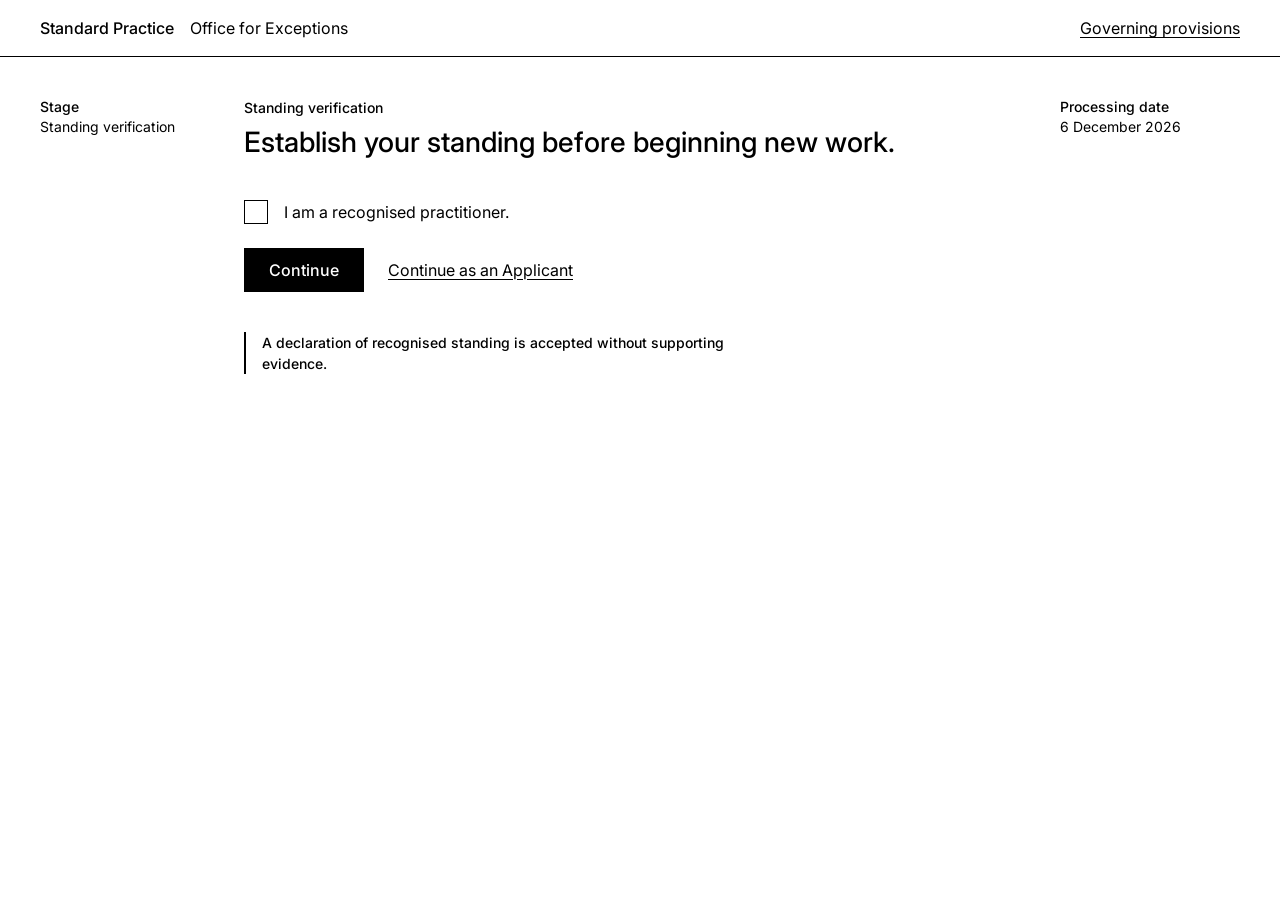
==== commit 18d25ab1: "Strip the visual design back to one typeface and black and white For this stage of development, ever" ====
--- a/index.html
+++ b/index.html
@@ -36,10 +36,10 @@
   <template id="specimens">
     <!-- Book title page -->
     <svg data-specimen="title-page" viewBox="0 0 120 120" aria-hidden="true">
-      <g font-family="Georgia, serif" text-anchor="middle" fill="#000">
+      <g font-family="Inter, sans-serif" text-anchor="middle" fill="#000">
         <text x="60" y="44" font-size="11">A Short History</text>
         <text x="60" y="58" font-size="11">of Type</text>
-        <text x="60" y="72" font-size="5.5" font-style="italic">Second edition</text>
+        <text x="60" y="72" font-size="5.5">Second edition</text>
         <text x="60" y="102" font-size="4.6">London</text>
       </g>
       <line x1="52" y1="84" x2="68" y2="84" stroke="#000" stroke-width=".5"/>
@@ -102,8 +102,8 @@
     <!-- Magazine spread -->
     <svg data-specimen="magazine" viewBox="0 0 120 120" aria-hidden="true">
       <rect x="12" y="24" width="46" height="72" fill="#000"/>
-      <text x="64" y="36" font-family="Georgia, serif" font-size="10" fill="#000">Quiet</text>
-      <text x="64" y="47" font-family="Georgia, serif" font-size="10" fill="#000">rooms</text>
+      <text x="64" y="36" font-family="Inter, sans-serif" font-size="10" fill="#000">Quiet</text>
+      <text x="64" y="47" font-family="Inter, sans-serif" font-size="10" fill="#000">rooms</text>
       <g stroke="#000" stroke-width=".6">
         <line x1="64" y1="58" x2="108" y2="58"/>
         <line x1="64" y1="63" x2="108" y2="63"/>
--- a/styles.css
+++ b/styles.css
@@ -3,17 +3,26 @@
 
 /* ------------------------------------------------------------------
    Tokens
+   One typeface, black and white. Hierarchy, state and emphasis come from
+   size, weight, spacing, rules, borders, position and wording.
+
+   Recorded for later, as an addition and not a dependency:
+   --qualification: #C00000;
+   --serif: Georgia, "Times New Roman", Times, serif;
+   font-variant-numeric: oldstyle-nums; on documents and clauses, with Georgia
    ------------------------------------------------------------------ */
 
 :root {
   --black: #000000;
   --white: #FFFFFF;
-  --red: #C00000;
-
-  --sans: Inter, "Helvetica Neue", Arial, sans-serif;
-  --serif: Georgia, "Times New Roman", Times, serif;
+  --qualification: var(--black);
+
+  --typeface: Inter, "Helvetica Neue", Arial, sans-serif;
+  --sans: var(--typeface);
+  --serif: var(--typeface);
 
   --rule: 1px solid var(--black);
+  --rule-strong: 2px solid var(--black);
 
   --text-s: 14px;
   --text-m: 16px;
@@ -168,10 +177,18 @@
   font-weight: 500;
 }
 
-/* Red: qualifications and conditional decisions only. */
-.is-qualified { color: var(--red); }
+/* Qualifications and conditional decisions: heavier, set against a rule. */
+.is-qualified { color: var(--qualification); font-weight: 500; }
 
 .qualification { max-width: var(--measure); margin-top: var(--space-5); font-size: var(--text-s); }
+
+.qualification.is-qualified,
+.letter__body span.is-qualified,
+.record__table span.is-qualified {
+  display: block;
+  padding-left: var(--space-3);
+  border-left: var(--rule-strong);
+}
 
 .gate__declare { margin-top: var(--space-5); }
 
@@ -333,7 +350,7 @@
 }
 
 /* ------------------------------------------------------------------
-   Documents: Georgia for title, body and signature; Inter for metadata
+   Documents: larger body and a framed letterhead set them apart from procedure
    ------------------------------------------------------------------ */
 
 .letter { max-width: var(--document); scroll-margin-top: var(--space-3); border-top: var(--rule); border-bottom: var(--rule); }
@@ -353,15 +370,27 @@
 .letter__body {
   padding-block: var(--space-5);
   font: 400 var(--text-doc) / 1.5 var(--serif);
-  font-variant-numeric: oldstyle-nums;
-}
-
-.letter__status { font-size: var(--text-heading); line-height: 1.2; }
-.letter__note { margin-bottom: var(--space-4); }
-.letter__title { margin-bottom: var(--space-4); font-size: var(--text-title); font-weight: 400; line-height: 1.25; }
+}
+
+.letter__title { margin-bottom: var(--space-4); font-size: var(--text-title); font-weight: 500; line-height: 1.25; }
 
 .letter__body p { max-width: var(--measure); }
 .letter__body p + p { margin-top: var(--space-3); }
+
+/* A sentence qualified within a paragraph stands on its own line. */
+.letter__body span:not(.is-qualified) + span.is-qualified { margin-top: var(--space-3); }
+
+/* The decision: boxed at the head of the letter. */
+.letter__decision {
+  width: fit-content;
+  max-width: 100%;
+  margin-bottom: var(--space-4);
+  padding: var(--space-2) var(--space-3);
+  border: var(--rule-strong);
+}
+
+.letter__status { font-size: var(--text-heading); line-height: 1.2; }
+.letter__body .letter__note { margin-top: var(--space-1); }
 
 .letter__sign { margin-top: var(--space-5); }
 .letter__body .letter__sign p + p { margin-top: var(--space-5); }
@@ -407,7 +436,6 @@
   padding: var(--space-3);
   border-top: var(--rule);
   font: 400 var(--text-m) / 1.45 var(--serif);
-  font-variant-numeric: oldstyle-nums;
   vertical-align: top;
 }
 
@@ -470,8 +498,8 @@
 .panel__document-title { font-weight: 500; }
 
 /* Governing provisions: numbers in their own column, outside the prose measure. */
-.provisions { font: 400 var(--text-doc) / 1.5 var(--serif); font-variant-numeric: oldstyle-nums; }
-.provisions__section { margin-top: var(--space-5); font-size: var(--text-title); font-weight: 400; }
+.provisions { font: 400 var(--text-doc) / 1.5 var(--serif); }
+.provisions__section { margin-top: var(--space-5); font-size: var(--text-title); font-weight: 500; }
 
 .clause {
   display: grid;
